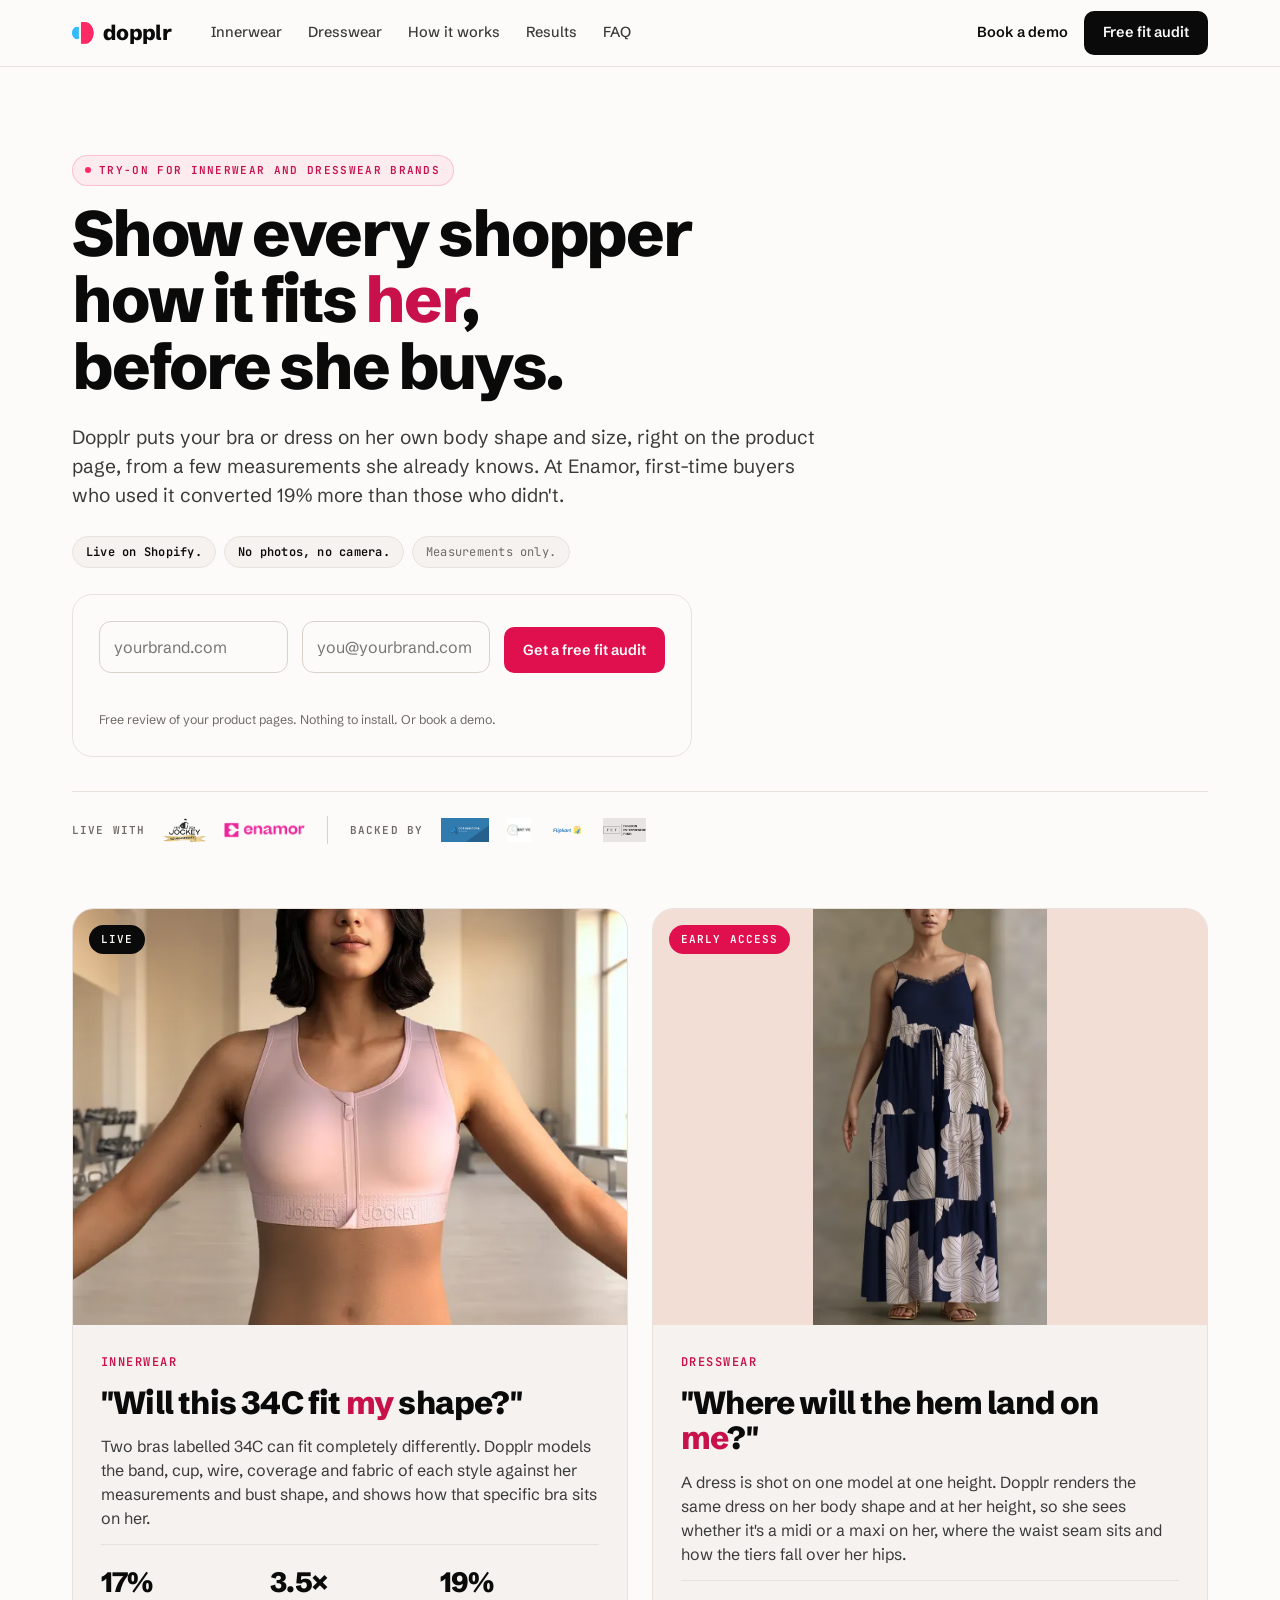
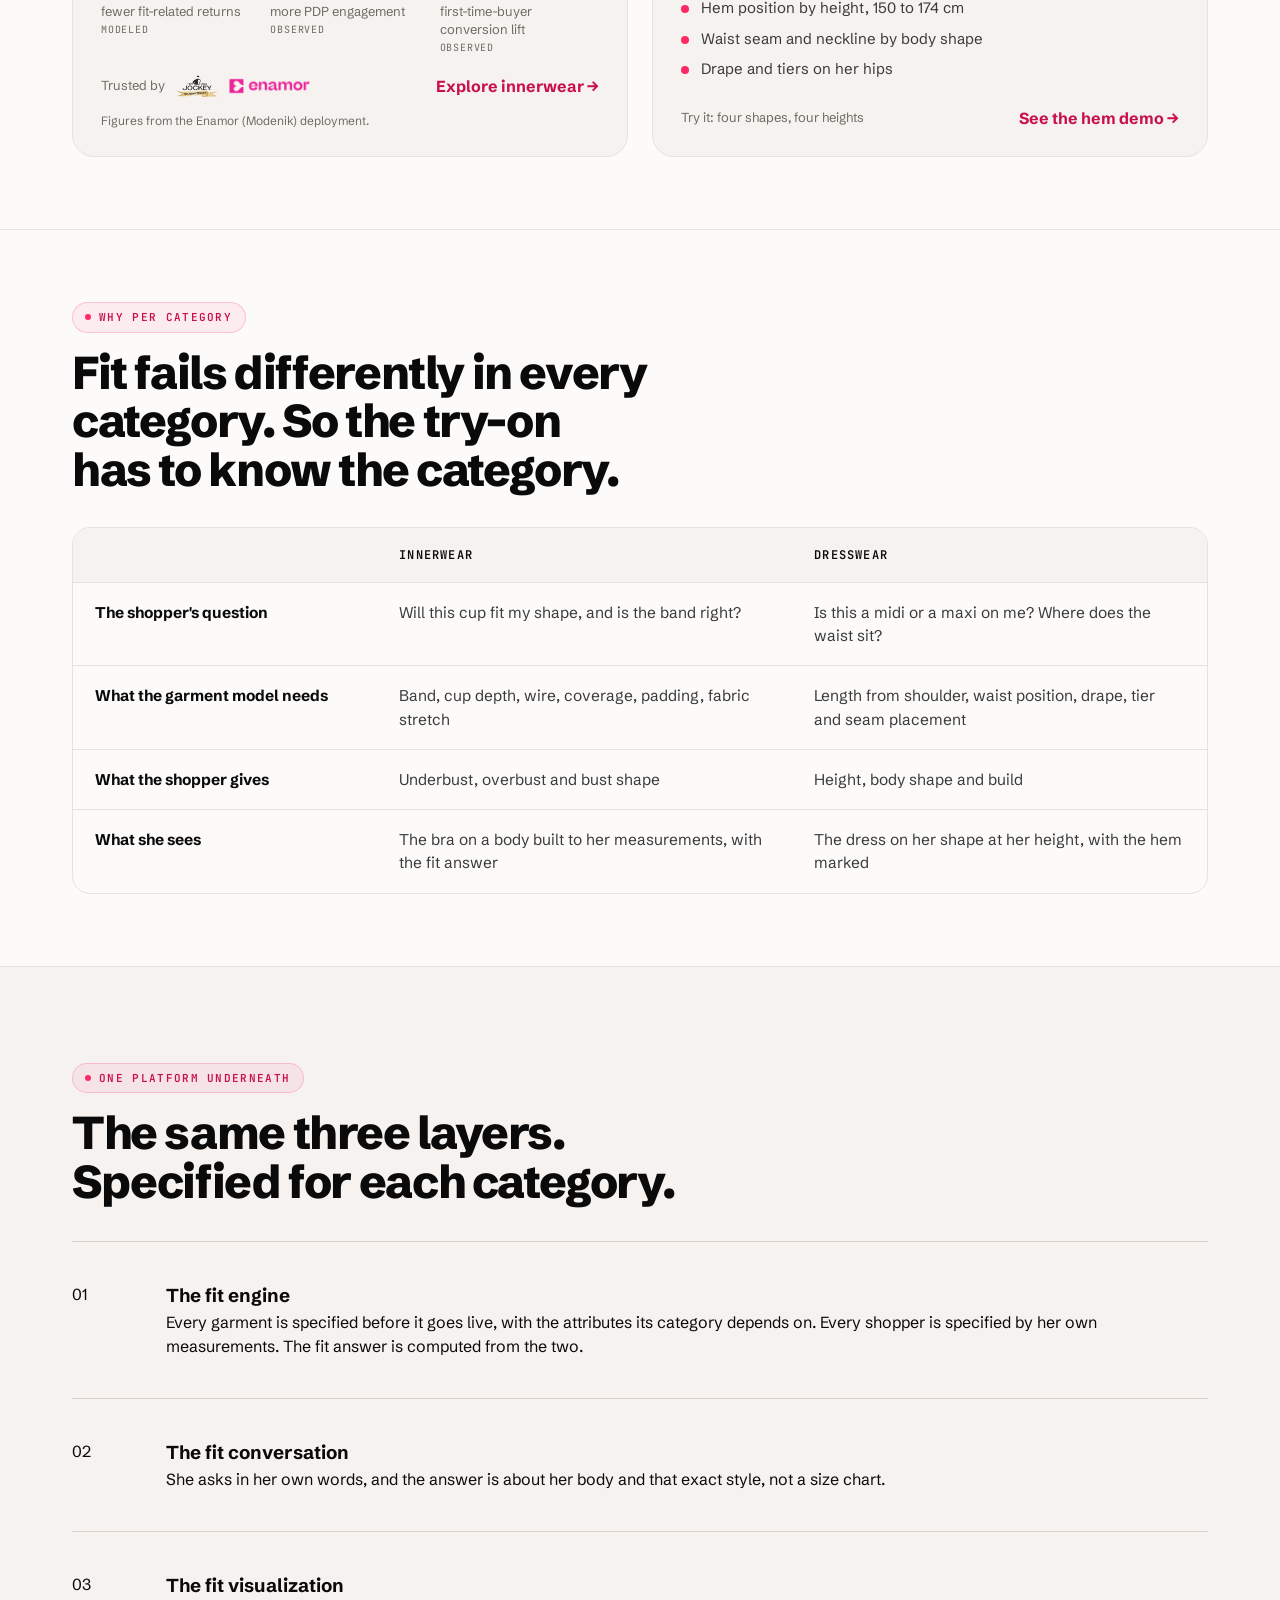
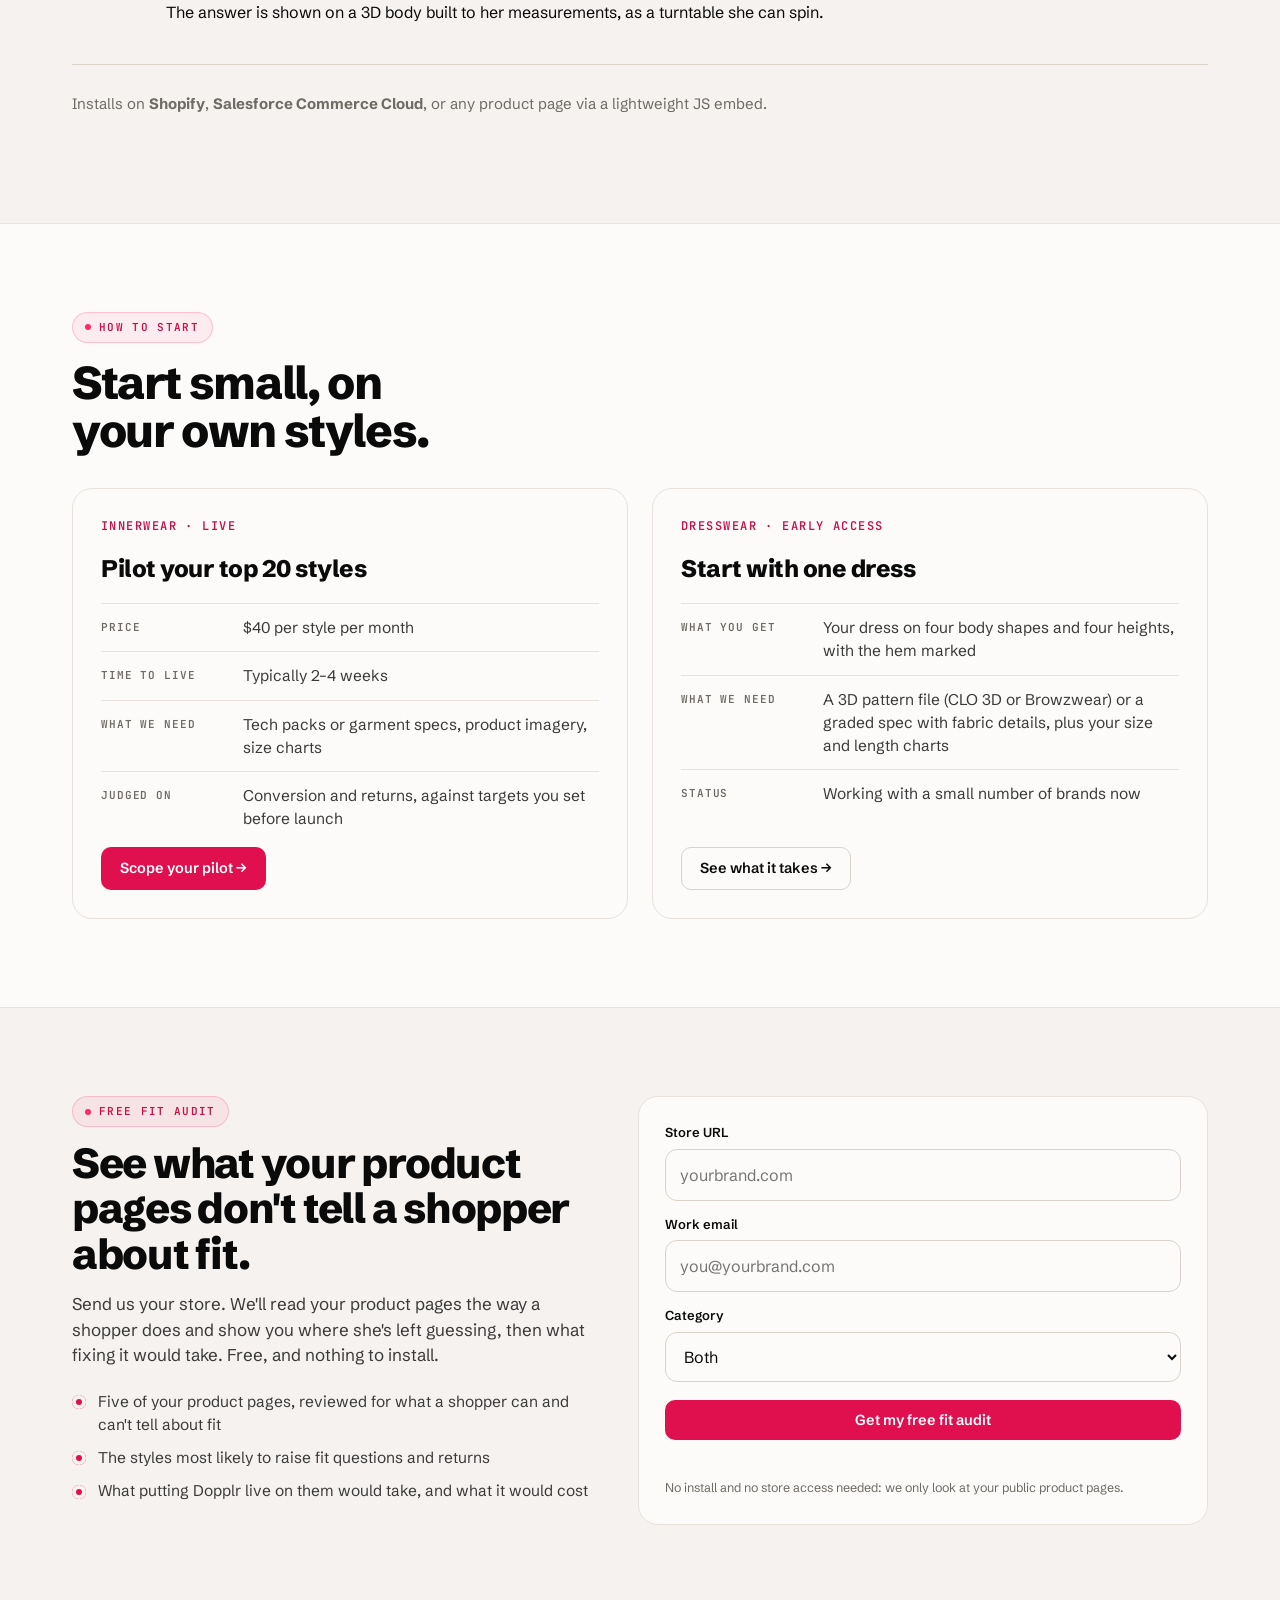
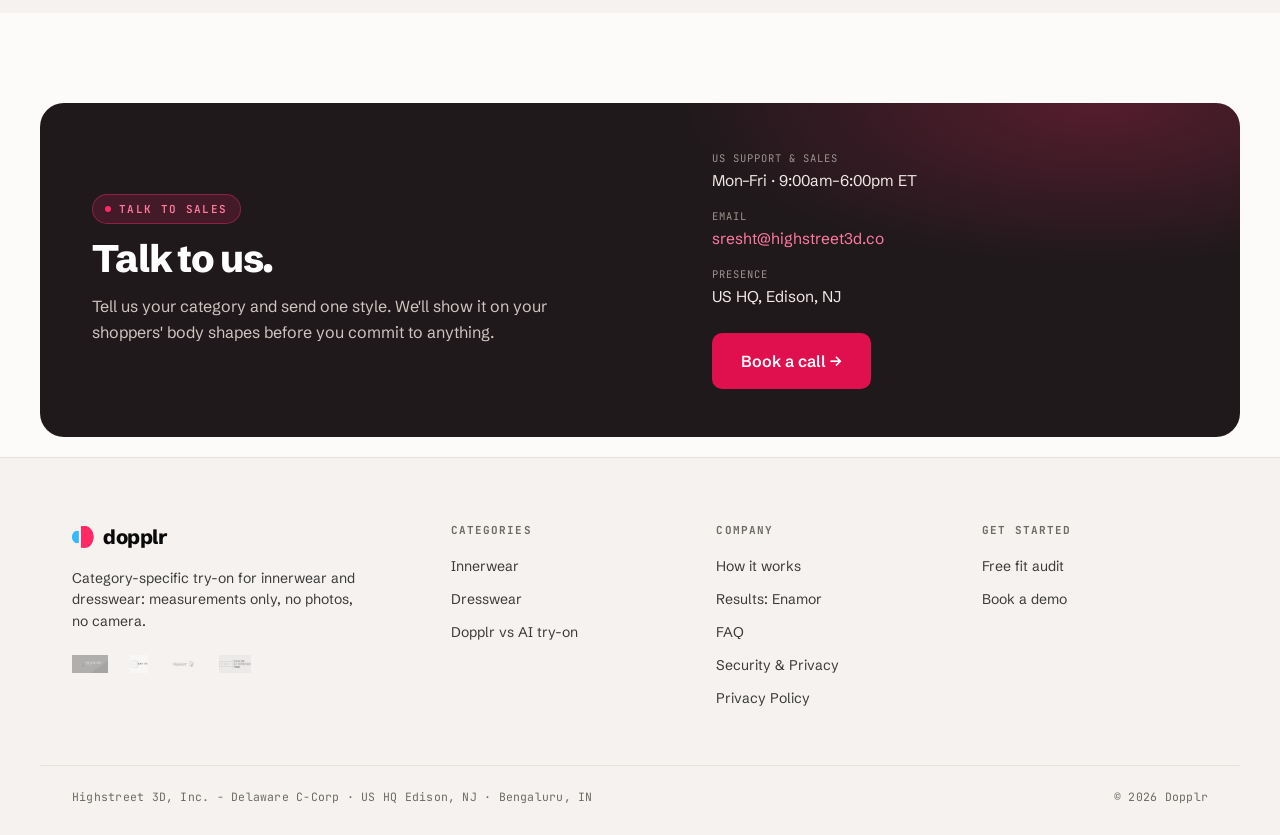
==== index.html @ ad515e50 "Site audit fixes: free fit audit funnel, GA4 events, new pages, a11y/LCP, SEO and crawlability - Fre" ====
<!DOCTYPE html>
<html lang="en">
<head>
<meta charset="UTF-8" />
<meta name="viewport" content="width=device-width, initial-scale=1.0" />
<title>Dopplr - Try-on for innerwear and dresswear brands on Shopify</title>
<meta name="description" content="Dopplr shows each shopper your bra or dress on her own body shape and size, on the product page. Live on Shopify. No photos. Free fit audit." />
<link rel="canonical" href="https://dopplr.info/" />
<meta property="og:type" content="website" />
<meta property="og:site_name" content="Dopplr" />
<meta property="og:title" content="Dopplr - Category-specific try-on for innerwear and dresswear" />
<meta property="og:description" content="Try-on built for the category: bras by bust shape, dresses by height and body shape. Measurements only, no photos." />
<meta property="og:url" content="https://dopplr.info/" />
<meta property="og:image" content="https://dopplr.info/public/assets/og/dopplr-og.png" />
<meta name="twitter:card" content="summary_large_image" />
<script type="application/ld+json">
{"@context": "https://schema.org", "@graph": [{"@type": "Organization", "@id": "https://dopplr.info/#org", "name": "Dopplr", "legalName": "Highstreet 3D, Inc.", "url": "https://dopplr.info/", "logo": "https://dopplr.info/public/assets/logos/dopplr-mark.png", "email": "sresht@highstreet3d.co"}, {"@type": "WebSite", "@id": "https://dopplr.info/#website", "url": "https://dopplr.info/", "name": "Dopplr", "publisher": {"@id": "https://dopplr.info/#org"}}, {"@type": "SoftwareApplication", "@id": "https://dopplr.info/#software", "name": "Dopplr", "applicationCategory": "BusinessApplication", "operatingSystem": "Web (Shopify app, Salesforce Commerce Cloud, JS embed)", "publisher": {"@id": "https://dopplr.info/#org"}, "url": "https://dopplr.info/", "description": "Shows each shopper how a specific bra or dress fits her own body shape and size on the product page, from a few measurements, with no photos or camera.", "offers": {"@type": "Offer", "price": "40", "priceCurrency": "USD", "description": "Innerwear pilot, per style per month"}}]}
</script>
<link rel="icon" href="public/assets/logos/dopplr-mark.png" />
<link rel="preconnect" href="https://fonts.googleapis.com" />
<link rel="preconnect" href="https://fonts.gstatic.com" crossorigin />
<link href="https://fonts.googleapis.com/css2?family=Schibsted+Grotesk:wght@400;500;600;700;800&family=JetBrains+Mono:wght@500;600&display=swap" rel="stylesheet" />
<style>
  :root{
    --bg:#FCFBFA; --bg-alt:#F5F2EF; --ink:#0A0A0A; --ink-2:#3A3A3A; --muted:#6E6A64;
    --line:#E7E2DC; --line-2:#D8D2CA; --accent:#FF2966; --accent-deep:#E0104F; --accent-text:#C8104A; --accent-btn:#E0104F;
    --blush:#F3DED6; --blush-2:#E9C7BC; --char:#20191c;
    --sans:"Schibsted Grotesk",system-ui,-apple-system,sans-serif;
    --mono:"JetBrains Mono",ui-monospace,SFMono-Regular,Menlo,monospace;
    --wrap:1200px;
  }
  @media (prefers-color-scheme:dark){:root{
    --accent-text:#FF5C8A; --accent-btn:#E0104F;
    --bg:#131011; --bg-alt:#1b1618; --ink:#f4efec; --ink-2:#cdc5c0; --muted:#9c938d;
    --line:#2c2528; --line-2:#3a3236; --blush:#3a2a2c; --blush-2:#4a3236;
  }}
  *{box-sizing:border-box;margin:0;padding:0}
  html{scroll-behavior:smooth}
  body{font-family:var(--sans);background:var(--bg);color:var(--ink);line-height:1.5;-webkit-font-smoothing:antialiased}
  a{color:inherit;text-decoration:none}
  .wrap{max-width:var(--wrap);margin:0 auto;padding:0 32px}
  .mono{font-family:var(--mono)}

  /* ── header ─────────────────────────────────────────────── */
  header{position:sticky;top:0;z-index:50;background:color-mix(in srgb,var(--bg) 86%,transparent);backdrop-filter:blur(12px);-webkit-backdrop-filter:blur(12px);border-bottom:1px solid var(--line)}
  .nav{display:flex;align-items:center;gap:32px;height:66px}
  .brand{display:flex;align-items:center;gap:9px;font-weight:800;font-size:21px;letter-spacing:-0.03em}
  .brand img{width:22px;height:22px}
  .nav-links{display:flex;gap:26px;margin-left:8px}
  .nav-links a{font-size:14.5px;color:var(--ink-2);font-weight:500;transition:color .15s}
  .nav-links a:hover{color:var(--ink)}
  .nav-links a .caret{color:var(--muted);font-size:11px}
  .nav-cta{margin-left:auto;display:flex;align-items:center;gap:16px}
  .link-cta{font-size:14.5px;font-weight:600;color:var(--ink)}
  .link-cta:hover{color:var(--accent)}
  .nav-toggle{display:none;width:42px;height:42px;flex:none;align-items:center;justify-content:center;border:1px solid var(--line-2);border-radius:11px;background:var(--bg);color:var(--ink);cursor:pointer}
  .nav-toggle svg{width:21px;height:21px}
  .nav-links a.m-only{display:none}
  .btn{display:inline-flex;align-items:center;gap:8px;font-family:inherit;font-size:14.5px;font-weight:600;border-radius:10px;padding:10px 18px;cursor:pointer;border:1px solid transparent;transition:transform .05s,filter .15s,background .15s,border-color .15s}
  .btn:active{transform:translateY(1px)}
  .btn-primary{background:var(--ink);color:var(--bg)}
  .btn-primary:hover{filter:brightness(1.12)}
  .btn-ghost{background:transparent;color:var(--ink);border-color:var(--line-2)}
  .btn-ghost:hover{border-color:var(--ink);background:color-mix(in srgb,var(--ink) 4%,transparent)}

  /* ── hero ───────────────────────────────────────────────── */
  .hero{position:relative;overflow:hidden}
  .hero-grid{display:grid;grid-template-columns:1.06fr 0.94fr;gap:56px;align-items:center;padding:78px 0 92px;min-height:calc(100vh - 66px)}
  .eyebrow{display:inline-flex;align-items:center;gap:8px;font-family:var(--mono);font-size:11px;font-weight:600;letter-spacing:0.12em;text-transform:uppercase;color:var(--accent);background:rgba(255,41,102,.07);border:1px solid rgba(255,41,102,.22);border-radius:999px;padding:6px 13px 6px 12px}
  .eyebrow::before{content:"";width:6px;height:6px;border-radius:50%;background:var(--accent);flex:none}
  h1{font-size:clamp(38px,5vw,64px);font-weight:800;line-height:1.03;letter-spacing:-0.035em;margin:20px 0 0;text-wrap:balance}
  h1 .chip{display:inline-flex;align-items:center;gap:7px;font-family:var(--mono);font-size:0.66em;font-weight:600;letter-spacing:0;vertical-align:0.06em;
    border:2px solid var(--accent);color:var(--accent);border-radius:12px;padding:2px 12px;line-height:1.1;white-space:nowrap;position:relative;top:-0.04em}
  .subhead{font-size:clamp(17px,1.5vw,20px);color:var(--ink-2);max-width:36ch;margin-top:24px;line-height:1.5}
  .support{display:flex;flex-wrap:wrap;gap:8px;margin-top:26px}
  .support span{font-family:var(--mono);font-size:12px;letter-spacing:0.02em;color:var(--muted);background:var(--bg-alt);border:1px solid var(--line);border-radius:999px;padding:6px 13px}
  .support span b{color:var(--ink);font-weight:600}
  .outcomes{display:flex;align-items:center;flex-wrap:wrap;gap:10px;margin-top:22px}
  .outcomes .oc-label{font-family:var(--mono);font-size:11px;font-weight:600;letter-spacing:0.1em;text-transform:uppercase;color:var(--muted)}
  .oc{display:inline-flex;align-items:center;gap:9px;font-size:14.5px;font-weight:600;color:var(--ink);background:rgba(255,41,102,.07);border:1px solid rgba(255,41,102,.24);border-radius:12px;padding:9px 15px 9px 10px}
  .oc .ic{display:inline-flex;align-items:center;justify-content:center;width:25px;height:25px;border-radius:7px;background:var(--accent);color:#fff;flex:none}
  .oc .ic svg{width:14px;height:14px}
  .cta-row{display:flex;flex-wrap:wrap;gap:12px;margin-top:34px}
  .cta-row .btn{padding:13px 22px;font-size:15px}
  .btn-accent{background:var(--accent);color:#fff}
  .btn-accent:hover{background:var(--accent-deep)}
  .scrollcue{position:absolute;left:32px;bottom:26px;font-family:var(--mono);font-size:11px;letter-spacing:0.1em;text-transform:uppercase;color:var(--muted);display:flex;align-items:center;gap:9px}
  .scrollcue .bar{width:26px;height:1px;background:var(--line-2);position:relative;overflow:hidden}
  .scrollcue .bar::after{content:"";position:absolute;inset:0;width:40%;background:var(--accent);animation:cue 2.4s ease-in-out infinite}
  @keyframes cue{0%{transform:translateX(-120%)}60%,100%{transform:translateX(320%)}}

  /* hero visual — placeholder that teases the live demo (Section 2) */
  .stage{position:relative;aspect-ratio:5/6;border-radius:22px;overflow:hidden;border:1px solid var(--line);
    background:
      radial-gradient(120% 90% at 50% 8%, var(--blush) 0%, var(--blush-2) 42%, var(--char) 128%);
    box-shadow:0 30px 80px -40px rgba(40,20,25,.5)}
  .stage .body{position:absolute;inset:0;
    background:radial-gradient(46% 40% at 50% 44%, rgba(255,255,255,.20), transparent 70%)}
  .stage .grain{position:absolute;inset:0;opacity:.5;mix-blend-mode:soft-light;
    background-image:radial-gradient(rgba(255,255,255,.5) .5px,transparent .5px);background-size:4px 4px}
  .size-tag{position:absolute;left:18px;top:18px;background:var(--bg);color:var(--ink);border-radius:12px;padding:8px 13px;box-shadow:0 6px 20px -8px rgba(0,0,0,.35)}
  .size-tag .k{font-family:var(--mono);font-size:9.5px;letter-spacing:0.12em;text-transform:uppercase;color:var(--muted);display:block}
  .size-tag .v{font-size:19px;font-weight:800;letter-spacing:-0.02em}
  /* pulsing hotspots — previews the demo's cup / band / strap markers */
  .hot{position:absolute;width:14px;height:14px;border-radius:50%;background:#fff;box-shadow:0 0 0 2px var(--accent);cursor:default}
  .hot::after{content:"";position:absolute;inset:-8px;border-radius:50%;border:1.5px solid var(--accent);animation:pulse 2.6s ease-out infinite}
  .hot .lab{position:absolute;left:22px;top:50%;transform:translateY(-50%);white-space:nowrap;font-family:var(--mono);font-size:10.5px;letter-spacing:0.04em;text-transform:uppercase;color:#fff;background:rgba(20,14,16,.62);border-radius:999px;padding:4px 10px;backdrop-filter:blur(4px);opacity:0;transition:opacity .2s}
  .stage:hover .hot .lab{opacity:1}
  /* hotspots are accurate only on the resting view; fade them once it spins */
  #tt .hot{transition:opacity .3s}
  #tt.spun .hot{opacity:0;pointer-events:none}
  .hot.h1{left:41%;top:44%} .hot.h1::after{animation-delay:0s}
  .hot.h2{left:37%;top:62%} .hot.h2::after{animation-delay:.5s}
  .hot.h3{left:56%;top:31%} .hot.h3::after{animation-delay:1s}
  @keyframes pulse{0%{transform:scale(.7);opacity:.9}100%{transform:scale(2.1);opacity:0}}
  .stage .caption{position:absolute;left:16px;right:16px;bottom:14px;font-family:var(--mono);font-size:11px;color:rgba(255,255,255,.9);background:rgba(20,14,16,.5);backdrop-filter:blur(6px);border-radius:10px;padding:9px 12px;line-height:1.4;z-index:4}
  .stage .caption b{color:#fff;font-weight:600}
  /* turntable image: cover-fill the portrait stage, framed on the bust */
  .tt-img{position:absolute;inset:0;width:100%;height:100%;object-fit:cover;object-position:center 26%;
    transform:scale(1.12);transform-origin:center 22%;user-select:none;-webkit-user-drag:none;pointer-events:none;
    opacity:0;transition:opacity .4s}
  .tt-img.ready{opacity:1}
  /* intro: reversed MI10 gesture clip, played once, then it hands off to the turntable */
  .tt-intro{position:absolute;inset:0;width:100%;height:100%;object-fit:cover;object-position:center 26%;
    transform:scale(1.12);transform-origin:center 22%;z-index:3;pointer-events:none;transition:opacity .55s ease}
  .tt-intro.gone{opacity:0}
  #tt{cursor:grab;touch-action:pan-y}
  #tt.grabbing{cursor:grabbing}
  .tt-load{position:absolute;inset:0;display:flex;align-items:center;justify-content:center;z-index:2}
  .tt-load span{width:30px;height:30px;border-radius:50%;border:2.5px solid rgba(255,255,255,.35);border-top-color:#fff;animation:spin 1s linear infinite}
  .tt-load.done{display:none}
  @keyframes spin{to{transform:rotate(360deg)}}
  .tt-cue{position:absolute;left:16px;top:16px;z-index:4;display:inline-flex;align-items:center;gap:7px;
    font-family:var(--mono);font-size:11px;letter-spacing:.03em;color:#fff;background:rgba(20,14,16,.5);
    backdrop-filter:blur(6px);border-radius:999px;padding:6px 12px;transition:opacity .3s}
  .tt-cue.hide{opacity:0}

  /* ── entrance animation ─────────────────────────────────── */
  .reveal{transform:translateY(14px);animation:rise .7s cubic-bezier(.2,.65,.3,1) forwards}
  .d1{animation-delay:.05s}.d2{animation-delay:.15s}.d3{animation-delay:.25s}.d4{animation-delay:.35s}.d5{animation-delay:.45s}
  .stage.reveal{transform:translateY(20px) scale(.99);animation:riseStage .9s cubic-bezier(.2,.65,.3,1) .2s forwards}
  @keyframes rise{to{transform:none}}
  @keyframes riseStage{to{opacity:1;transform:none}}

  /* ── section 2 · live demo ──────────────────────────────── */
  .demo{padding:96px 0 108px;border-top:1px solid var(--line);background:var(--bg-alt)}
  .demo-grid{display:grid;grid-template-columns:1fr auto;gap:64px;align-items:center}
  .demo-copy{max-width:480px}
  .demo-copy h2{font-size:clamp(30px,3.4vw,46px);font-weight:800;letter-spacing:-0.03em;line-height:1.05;margin:16px 0 0;text-wrap:balance}
  .demo-copy p{font-size:17px;color:var(--ink-2);margin-top:18px;max-width:48ch}
  .switcher{display:flex;flex-direction:column;align-items:stretch;gap:6px;background:var(--bg);border:1px solid var(--line);border-radius:18px;padding:8px;width:236px;box-shadow:0 1px 2px rgba(40,20,25,.04)}
  .switch-opt{display:flex;align-items:baseline;gap:7px;text-align:left;font-family:var(--sans);font-size:15px;font-weight:600;color:var(--ink-2);background:transparent;border:0;border-radius:12px;padding:12px 15px;cursor:pointer;white-space:nowrap;transition:background .18s,color .18s}
  .switch-opt span{color:var(--muted);font-weight:500;font-size:13px}
  .switch-opt:hover{color:var(--ink);background:var(--bg-alt)}
  .switch-opt.is-active{background:var(--ink);color:var(--bg)}
  .switch-opt.is-active:hover{background:var(--ink)}
  .switch-opt.is-active span{color:rgba(255,255,255,.7)}
  .demo-phone-col{display:flex;align-items:center;justify-content:flex-end;gap:32px}
  .phone{position:relative;width:330px;flex:none}
  .screen{position:relative;aspect-ratio:360/740;border-radius:34px;overflow:hidden;background:#000;
    border:9px solid #14100f;box-shadow:0 34px 70px -34px rgba(30,15,20,.55),0 2px 0 rgba(255,255,255,.04) inset}
  .screen::before{content:"";position:absolute;top:9px;left:50%;transform:translateX(-50%);width:38%;height:20px;background:#14100f;border-radius:0 0 14px 14px;z-index:3;pointer-events:none}
  .screen iframe{position:absolute;inset:0;width:100%;height:100%;border:0;background:#fff}
  .poster{position:absolute;inset:0;display:flex;flex-direction:column;align-items:center;justify-content:center;gap:20px;
    background:radial-gradient(120% 80% at 50% 0%, var(--blush) 0%, var(--blush-2) 45%, var(--char) 120%);cursor:pointer}
  .poster-name{font-family:var(--mono);font-size:13px;letter-spacing:0.22em;color:rgba(255,255,255,.85);text-transform:uppercase}
  .launch{display:inline-flex;align-items:center;gap:9px;font-family:inherit;font-size:14px;font-weight:600;color:#20191c;background:#fff;border:0;border-radius:999px;padding:12px 20px;cursor:pointer;box-shadow:0 10px 30px -10px rgba(0,0,0,.45);transition:transform .1s,filter .15s}
  .launch:hover{filter:brightness(1.04)} .launch:active{transform:translateY(1px)}
  .phone.loading .poster{pointer-events:none}
  .phone.loading .launch{opacity:0}
  .phone .spin{position:absolute;inset:0;display:none;align-items:center;justify-content:center;z-index:2}
  .phone.loading .spin{display:flex}
  .phone .spin i{width:26px;height:26px;border-radius:50%;border:2.5px solid rgba(255,255,255,.35);border-top-color:#fff;animation:spin 1s linear infinite}
  .demo-note{font-family:var(--mono);font-size:12px;color:var(--muted);margin-top:26px}
  .demo-note b{color:var(--ink)}
  /* product walkthrough video */
  .demo-head{max-width:680px;margin:0 auto;text-align:center}
  .demo-head h2{font-size:clamp(30px,3.4vw,46px);font-weight:800;letter-spacing:-0.03em;line-height:1.05;margin:16px 0 0;text-wrap:balance}
  .demo-head p{font-size:17px;color:var(--ink-2);margin:18px auto 0;max-width:62ch}
  .demo-video{margin:44px auto 0;max-width:1000px}
  .demo-video video{display:block;width:100%;aspect-ratio:16/9;border-radius:20px;border:1px solid var(--line);background:#000;box-shadow:0 30px 70px -34px rgba(30,15,20,.5)}
  .demo-video figcaption{font-family:var(--mono);font-size:12px;color:var(--muted);margin-top:16px;text-align:center}
  .demo-video figcaption b{color:var(--ink)}

  /* ── section 3 · trusted by ─────────────────────────────── */
  .trust{padding:60px 0 64px;border-top:1px solid var(--line)}
  .trust-inner{display:flex;flex-direction:column;align-items:center;text-align:center;gap:30px}
  .trust .eyebrow{margin:0}
  .creds{display:flex;flex-wrap:wrap;align-items:center;justify-content:center;gap:26px 52px}
  .cred-group{display:flex;flex-direction:column;align-items:center;gap:20px}
  .cred-label{font-family:var(--mono);font-size:11px;font-weight:600;letter-spacing:.12em;text-transform:uppercase;color:var(--muted)}
  .cred-label--accent{color:var(--accent)}
  .cred-div{width:1px;height:84px;background:var(--line);flex:none}
  .logos{display:flex;flex-wrap:wrap;align-items:center;justify-content:center;gap:20px 44px}
  .logos img{height:46px;width:auto;object-fit:contain;filter:none;opacity:1}
  .logos img.logo-enamor{height:37px}
  .backed-logos{display:flex;align-items:center;gap:34px;flex-wrap:wrap;justify-content:center}
  .backed-logos img{height:66px;width:auto;object-fit:contain;filter:none;opacity:1}
  @media(max-width:640px){.cred-div{display:none}}

  /* ── section 4 · the commercial problem ─────────────────── */
  .problem{padding:96px 0 108px;border-top:1px solid var(--line);background:var(--bg-alt)}
  .problem-grid{display:grid;grid-template-columns:1fr 1fr;gap:56px 72px;align-items:start}
  .problem-head h2{font-size:clamp(30px,3.4vw,44px);font-weight:800;letter-spacing:-0.03em;line-height:1.08;margin:16px 0 0;max-width:15ch;text-wrap:balance}
  .problem-body p{font-size:17px;line-height:1.6;color:var(--ink-2);margin:0 0 18px;max-width:52ch}
  .problem-body p:last-child{margin-bottom:0}
  .problem-body b{color:var(--ink);font-weight:600}
  .stats{grid-column:1/-1;display:grid;grid-template-columns:repeat(2,minmax(0,1fr));gap:20px;margin-top:24px}
  .stat{background:var(--bg);border:1px solid var(--line);border-radius:16px;padding:28px 30px}
  .stat-n{display:block;font-size:clamp(40px,4.6vw,56px);font-weight:800;letter-spacing:-0.03em;line-height:1;color:var(--accent)}
  .stat-l{display:block;margin-top:14px;font-size:15px;line-height:1.45;color:var(--ink-2);max-width:34ch}
  .stat-src{display:block;margin-top:12px;font-family:var(--mono);font-size:10.5px;letter-spacing:.03em;color:var(--muted)}

  /* ── section 5 · the wedge ──────────────────────────────── */
  .wedge{padding:96px 0 108px;border-top:1px solid var(--line)}
  .wedge-head{max-width:730px}
  .wedge-head h2{font-size:clamp(30px,3.6vw,46px);font-weight:800;letter-spacing:-0.03em;line-height:1.06;margin:16px 0 0;text-wrap:balance}
  .wedge-head p{font-size:18px;line-height:1.6;color:var(--ink-2);margin-top:20px;max-width:60ch}
  .wedge-head em{font-style:italic;color:var(--ink)}
  .wedge-points{display:grid;grid-template-columns:repeat(3,minmax(0,1fr));gap:22px;margin-top:52px}
  .wpoint{border:1px solid var(--line);border-radius:16px;padding:28px 26px;background:var(--bg-alt)}
  .wpoint h3{font-size:19px;font-weight:700;letter-spacing:-0.015em;line-height:1.25;margin:0}
  .wpoint p{font-size:14.5px;line-height:1.52;color:var(--ink-2);margin:12px 0 0}
  .wpoint p b{color:var(--ink);font-weight:600}
  .wedge-punch{margin-top:22px;background:var(--char);color:#F5F2EF;border-radius:18px;padding:36px 42px}
  .wedge-punch p{font-size:clamp(20px,2.3vw,27px);font-weight:600;line-height:1.32;letter-spacing:-0.02em;margin:0;max-width:34ch;text-wrap:balance}
  .wedge-punch b{color:var(--accent);font-weight:600}

  /* ── section 6 · how it works ───────────────────────────── */
  .how{padding:96px 0 108px;border-top:1px solid var(--line);background:var(--bg-alt)}
  .how-head{max-width:640px}
  .how-head h2{font-size:clamp(30px,3.6vw,46px);font-weight:800;letter-spacing:-0.03em;line-height:1.06;margin:16px 0 0;text-wrap:balance}
  .layers{margin-top:34px}
  .layer{display:grid;grid-template-columns:64px 1fr;gap:30px;padding:40px 0;border-top:1px solid var(--line-2)}
  .layer:last-child{border-bottom:1px solid var(--line-2)}
  .layer-n{font-size:34px;font-weight:800;letter-spacing:-0.03em;line-height:.9;color:var(--accent);font-variant-numeric:tabular-nums}
  .layer-body h3{font-size:24px;font-weight:800;letter-spacing:-0.02em;margin:0}
  .layer-body p{font-size:16.5px;line-height:1.6;color:var(--ink-2);margin:14px 0 0;max-width:64ch}
  .layer-body b{color:var(--ink);font-weight:600}
  .qchips{display:flex;flex-wrap:wrap;gap:8px;margin-top:16px}
  .qchip{font-family:var(--sans);font-size:13.5px;color:var(--ink-2);background:var(--bg);border:1px solid var(--line);border-radius:999px;padding:7px 14px}
  .layer-key{margin-top:18px;padding:18px 22px;background:var(--bg);border:1px solid var(--line);border-left:3px solid var(--accent);border-radius:12px;font-size:16px;line-height:1.55;color:var(--ink-2);max-width:62ch}
  .layer-key b{color:var(--ink);font-weight:700}

  /* ── section · product-specific answers (bra types) ─────── */
  .bratypes{padding:96px 0 104px;border-top:1px solid var(--line)}
  .bt-head{max-width:660px}
  .bt-head h2{font-size:clamp(30px,3.6vw,46px);font-weight:800;letter-spacing:-0.03em;line-height:1.06;margin:16px 0 0;text-wrap:balance}
  .bt-head p{font-size:17px;line-height:1.6;color:var(--ink-2);margin-top:18px;max-width:60ch}
  .bt-grid{display:grid;grid-template-columns:repeat(3,1fr);gap:20px;margin-top:48px}
  .bt-card{background:var(--bg-alt);border:1px solid var(--line);border-radius:18px;padding:26px;display:flex;flex-direction:column}
  .bt-ic{width:40px;height:40px;border-radius:11px;background:var(--bg);border:1px solid var(--line);display:flex;align-items:center;justify-content:center;color:var(--accent)}
  .bt-kind{font-family:var(--mono);font-size:11px;letter-spacing:.1em;text-transform:uppercase;color:var(--accent);margin-top:16px}
  .bt-card h3{font-size:19px;font-weight:800;letter-spacing:-0.02em;margin:5px 0 0}
  .bt-impact{font-size:14.5px;line-height:1.55;color:var(--ink-2);margin:10px 0 0}
  .bt-impact b{color:var(--ink);font-weight:600}
  .bt-lbl{display:block;font-family:var(--mono);font-size:10px;letter-spacing:.09em;text-transform:uppercase;color:var(--muted);margin:20px 0 11px;padding-top:18px;border-top:1px solid var(--line-2)}
  .bt-chips{display:flex;flex-direction:column;gap:8px}
  .bt-chips .q{font-size:13.5px;line-height:1.4;color:var(--ink);background:var(--bg);border:1px solid var(--line);border-radius:12px;border-bottom-left-radius:3px;padding:9px 12px}
  .bt-watch{margin-top:22px;align-self:flex-start;display:inline-flex;align-items:center;gap:9px;padding:9px 16px 9px 12px;font-family:inherit;font-size:14px;font-weight:600;color:var(--accent);background:transparent;border:1px solid rgba(255,41,102,.32);border-radius:999px;cursor:pointer;transition:background .18s,border-color .18s,transform .18s}
  .bt-watch:hover{background:rgba(255,41,102,.08);border-color:var(--accent);transform:translateY(-1px)}
  .bt-watch svg{flex:none}
  /* video lightbox */
  .yt-modal{position:fixed;inset:0;z-index:60;display:flex;align-items:center;justify-content:center;padding:24px}
  .yt-modal[hidden]{display:none}
  .yt-backdrop{position:absolute;inset:0;background:rgba(10,8,9,.74);backdrop-filter:blur(4px)}
  .yt-dialog{position:relative;width:min(960px,100%)}
  .yt-frame{position:relative;width:100%;aspect-ratio:16/9;max-height:82vh;background:#000;border-radius:16px;overflow:hidden;box-shadow:0 40px 90px -30px rgba(0,0,0,.7)}
  .yt-frame iframe{position:absolute;inset:0;width:100%;height:100%;border:0}
  .yt-close{position:absolute;top:-46px;right:0;width:38px;height:38px;border-radius:50%;border:0;background:rgba(255,255,255,.16);color:#fff;font-size:22px;line-height:1;cursor:pointer;display:flex;align-items:center;justify-content:center;transition:background .18s}
  .yt-close:hover{background:rgba(255,255,255,.28)}

  /* ── section 8 · results ────────────────────────────────── */
  .results{padding:96px 0 108px;border-top:1px solid var(--line);background:var(--bg-alt)}
  .results-head{max-width:660px}
  .results-head h2{font-size:clamp(30px,3.6vw,46px);font-weight:800;letter-spacing:-0.03em;line-height:1.06;margin:16px 0 0;text-wrap:balance}
  .results-head p{font-size:17px;line-height:1.6;color:var(--ink-2);margin-top:18px;max-width:56ch}
  .rgrid{display:grid;grid-template-columns:repeat(3,1fr);gap:20px;margin-top:46px}
  .rcard{background:var(--bg);border:1px solid var(--line);border-radius:18px;padding:30px 30px 28px}
  .rcard .n{display:block;font-size:clamp(42px,5vw,58px);font-weight:800;letter-spacing:-0.03em;color:var(--accent);line-height:1;font-variant-numeric:tabular-nums}
  .rcard .l{display:block;font-weight:700;font-size:16px;letter-spacing:-0.01em;margin-top:14px}
  .rcard .d{display:block;font-size:13.5px;color:var(--ink-2);margin-top:8px;line-height:1.5}
  .rcard .tag{display:inline-block;margin-top:14px;font-family:var(--mono);font-size:10px;letter-spacing:.08em;text-transform:uppercase;color:var(--muted);border:1px solid var(--line-2);border-radius:999px;padding:3px 9px}
  .attrib{margin-top:22px;font-family:var(--mono);font-size:12px;line-height:1.6;color:var(--muted);max-width:76ch}
  .attrib b{color:var(--ink)}
  .cases{display:grid;grid-template-columns:1fr 1fr;gap:20px;margin-top:34px}
  .case{display:flex;flex-direction:column;background:var(--bg);border:1px solid var(--line);border-radius:18px;padding:26px 28px;text-decoration:none;color:inherit;transition:border-color .2s,transform .2s,box-shadow .2s}
  .case:hover{border-color:var(--ink);transform:translateY(-3px);box-shadow:0 20px 44px -28px rgba(30,15,20,.42)}
  .case-logo{height:26px;width:auto;object-fit:contain;object-position:left;display:block;margin-bottom:16px}
  .case .ck{font-family:var(--mono);font-size:11px;letter-spacing:.1em;text-transform:uppercase;color:var(--accent)}
  .case h3{font-size:21px;font-weight:800;letter-spacing:-0.02em;margin:12px 0 0}
  .case p{font-size:14.5px;color:var(--ink-2);margin-top:9px;line-height:1.5}
  .case .arrow{font-weight:600;font-size:14px;margin-top:20px;display:inline-flex;gap:7px;align-items:center;color:var(--ink)}
  .case .arrow svg{transition:transform .2s}
  .case:hover .arrow svg{transform:translateX(4px)}

  /* ── section 9 · fit intelligence ───────────────────────── */
  .fi{padding:96px 0 108px;border-top:1px solid var(--line)}
  .fi-grid{display:grid;grid-template-columns:1fr 1fr;gap:64px;align-items:center}
  .fi-copy{max-width:520px}
  .fi-copy h2{font-size:clamp(28px,3.2vw,42px);font-weight:800;letter-spacing:-0.03em;line-height:1.1;margin:16px 0 0;text-wrap:balance}
  .fi-copy p{font-size:16.5px;line-height:1.6;color:var(--ink-2);margin-top:18px;max-width:52ch}
  .fi-copy p b{color:var(--ink);font-weight:600}
  .fi-tags{display:flex;flex-wrap:wrap;gap:8px;margin-top:24px}
  .fi-tag{font-family:var(--mono);font-size:11.5px;color:var(--ink-2);background:var(--bg-alt);border:1px solid var(--line);border-radius:999px;padding:7px 13px}
  .fi-panel{background:var(--char);color:#F5F2EF;border-radius:22px;padding:26px 28px 24px;box-shadow:0 40px 80px -40px rgba(30,15,20,.6)}
  .fi-phead{display:flex;align-items:center;justify-content:space-between;padding-bottom:16px;border-bottom:1px solid rgba(255,255,255,.1)}
  .fi-phead .t{font-family:var(--mono);font-size:11px;letter-spacing:.12em;text-transform:uppercase;color:#cabfba;display:flex;align-items:center;gap:8px}
  .fi-phead .t::before{content:"";width:7px;height:7px;border-radius:50%;background:var(--accent);box-shadow:0 0 10px var(--accent)}
  .fi-phead .s{font-family:var(--mono);font-size:10.5px;color:#8b807b}
  .fi-row{padding:17px 0;border-bottom:1px solid rgba(255,255,255,.08)}
  .fi-row:last-of-type{border-bottom:0}
  .fi-row .rl{font-family:var(--mono);font-size:10.5px;letter-spacing:.06em;text-transform:uppercase;color:#8b807b;margin-bottom:10px}
  .bars{display:flex;flex-direction:column;gap:8px}
  .bar{display:flex;align-items:center;gap:11px}
  .bar .bk{font-family:var(--mono);font-size:12px;font-weight:600;width:36px;color:#e8e0db}
  .bar .bt{flex:1;height:8px;background:rgba(255,255,255,.09);border-radius:999px;overflow:hidden}
  .bar .bf{display:block;height:100%;background:linear-gradient(90deg,var(--accent),#ff6f9c);border-radius:999px}
  .fi-val{font-size:16px;font-weight:700;letter-spacing:-0.01em}
  .fi-val .hl{color:#ff6f9c}
  .fi-sub{font-size:12.5px;color:#a99f9a;margin-top:5px;line-height:1.45}
  .fi-quote{font-size:15px;font-style:italic;color:#e8e0db}
  .fi-foot{margin-top:15px;font-family:var(--mono);font-size:10px;letter-spacing:.04em;color:#807570}

  /* ── section 10 · enterprise readiness ──────────────────── */
  .ent{padding:96px 0 108px;border-top:1px solid var(--line);background:var(--bg-alt)}
  .ent-head{max-width:640px}
  .ent-head h2{font-size:clamp(30px,3.6vw,46px);font-weight:800;letter-spacing:-0.03em;line-height:1.06;margin:16px 0 0;text-wrap:balance}
  .ent-head p{font-size:17px;line-height:1.6;color:var(--ink-2);margin-top:18px;max-width:56ch}
  .ent-grid{display:grid;grid-template-columns:repeat(4,1fr);gap:24px;margin-top:48px}
  .ent-col{border-top:2px solid var(--ink);padding-top:22px}
  .ent-ic{width:38px;height:38px;border-radius:11px;display:flex;align-items:center;justify-content:center;background:var(--bg);border:1px solid var(--line);color:var(--accent)}
  .ent-col h3{font-size:17px;font-weight:700;letter-spacing:-0.01em;margin:16px 0 0}
  .ent-col p{font-size:14px;line-height:1.55;color:var(--ink-2);margin-top:10px}
  .ent-col .meta{display:block;font-family:var(--mono);font-size:11px;color:var(--muted);margin-top:12px;letter-spacing:.02em}
  .ent-col .lk{display:inline-flex;align-items:center;gap:6px;font-size:13px;font-weight:600;color:var(--ink);margin-top:12px;text-decoration:none}
  .ent-col .lk svg{transition:transform .2s}
  .ent-col .lk:hover{color:var(--accent)}
  .ent-col .lk:hover svg{transform:translateX(3px)}
  .shopify-app{display:flex;align-items:center;gap:20px;margin-top:34px;padding:20px 26px;background:var(--bg);border:1px solid var(--line);border-radius:16px;text-decoration:none;color:inherit;transition:border-color .2s,transform .2s,box-shadow .2s}
  .shopify-app .sicon{width:44px;height:44px;border-radius:11px;background:#F1F8EA;display:flex;align-items:center;justify-content:center;flex:none}
  .shopify-app .sicon img{width:26px;height:26px}
  .shopify-app .txt{flex:1;min-width:0}
  .shopify-app .txt b{display:block;font-size:16px;font-weight:700;letter-spacing:-0.01em}
  .shopify-app .txt span{display:block;font-size:13.5px;color:var(--ink-2);margin-top:3px}
  .shopify-app .go{flex:none;font-weight:600;font-size:14px;color:#4b7d29;display:inline-flex;gap:7px;align-items:center}
  .shopify-app .go svg{transition:transform .2s}
  .shopify-app:hover .go svg{transform:translateX(4px)}
  .plat-logos{display:flex;align-items:center;gap:18px;margin-top:14px}
  .plat-logos img{height:16px;width:auto;object-fit:contain;opacity:.5}

  /* ── section · rollout & evaluation ─────────────────────── */
  .rollout{padding:96px 0 100px;border-top:1px solid var(--line)}
  .rollout-head{max-width:640px}
  .rollout-head h2{font-size:clamp(30px,3.6vw,46px);font-weight:800;letter-spacing:-0.03em;line-height:1.06;margin:16px 0 0;text-wrap:balance}
  .rollout-head p{font-size:17px;line-height:1.6;color:var(--ink-2);margin-top:18px;max-width:58ch}
  .rollout-head p b{color:var(--ink);font-weight:600}
  .phases2{display:grid;grid-template-columns:repeat(3,1fr);gap:20px;margin-top:50px;align-items:stretch}
  .phase2{position:relative;border:1px solid var(--line);border-radius:18px;padding:28px;background:var(--bg-alt);display:flex;flex-direction:column}
  .phase2.lead{border-color:rgba(255,41,102,.35);background:var(--bg);box-shadow:0 26px 54px -36px rgba(255,41,102,.45)}
  .phase2 .pn{font-family:var(--mono);font-size:12px;font-weight:600;color:var(--accent);letter-spacing:.05em}
  .phase2 h3{font-size:21px;font-weight:800;letter-spacing:-0.02em;margin:13px 0 0}
  .phase2 p{font-size:14.5px;line-height:1.55;color:var(--ink-2);margin:11px 0 0}
  .phase2 .pmeta{display:flex;flex-wrap:wrap;gap:8px;margin-top:16px}
  .phase2 .pmeta span{font-family:var(--mono);font-size:11.5px;color:var(--ink);background:var(--bg-alt);border:1px solid var(--line-2);border-radius:999px;padding:6px 11px}
  .phase2 .pmeta span.hl{color:var(--accent);border-color:rgba(255,41,102,.4);background:rgba(255,41,102,.06)}
  .spec{margin-top:18px;display:flex;flex-direction:column}
  .spec .r{display:flex;justify-content:space-between;align-items:baseline;gap:14px;padding:11px 0;border-top:1px solid var(--line)}
  .spec .r:last-of-type{border-bottom:1px solid var(--line)}
  .spec dt{font-family:var(--mono);font-size:11px;letter-spacing:.06em;text-transform:uppercase;color:var(--muted)}
  .spec dd{font-size:15px;font-weight:600;color:var(--ink);text-align:right}
  .spec dd.hl{color:var(--accent)}
  .spec-note{font-family:var(--mono);font-size:11.5px;color:var(--muted);margin-top:12px}
  .tag-start{position:absolute;top:-11px;left:24px;font-family:var(--mono);font-size:10px;font-weight:600;letter-spacing:.08em;text-transform:uppercase;color:#fff;background:var(--accent);border-radius:999px;padding:4px 11px}
  .rollout-note{display:flex;align-items:flex-start;gap:13px;margin-top:20px;padding:17px 20px;border:1px solid var(--line);border-left:3px solid var(--accent);border-radius:12px;background:var(--bg-alt)}
  .rollout-note svg{flex:none;color:var(--accent);margin-top:1px}
  .rollout-note p{font-size:14.5px;line-height:1.5;color:var(--ink-2);margin:0}
  .rollout-note b{color:var(--ink);font-weight:600}
  .phases2.two{grid-template-columns:1fr 1fr;margin-top:22px}
  /* scope-your-pilot calculator */
  .scoper{display:grid;grid-template-columns:1fr 1.05fr;border:1px solid rgba(255,41,102,.3);border-radius:20px;overflow:hidden;margin-top:44px;box-shadow:0 30px 62px -42px rgba(255,41,102,.4)}
  .scoper-in{padding:34px 34px 36px;background:var(--bg)}
  .scoper-in .pn{font-family:var(--mono);font-size:12px;font-weight:600;color:var(--accent);letter-spacing:.05em}
  .scoper-in h3{font-size:24px;font-weight:800;letter-spacing:-0.02em;margin:12px 0 0}
  .scoper-lead{font-size:14.5px;line-height:1.55;color:var(--ink-2);margin:10px 0 20px;max-width:44ch}
  .fld{display:block;margin-top:15px;position:relative}
  .fld>span{display:block;font-family:var(--mono);font-size:11px;letter-spacing:.06em;text-transform:uppercase;color:var(--muted);margin-bottom:7px}
  .fld select,.fld input{width:100%;font-family:var(--sans);font-size:15px;font-weight:600;color:var(--ink);background:var(--bg-alt);border:1px solid var(--line-2);border-radius:11px;padding:12px 14px;appearance:none;-webkit-appearance:none}
  .fld select{cursor:pointer}
  .fld select:focus,.fld input:focus{outline:none;border-color:var(--accent);box-shadow:0 0 0 3px rgba(255,41,102,.15)}
  .fld.sel::after{content:"▾";position:absolute;right:15px;bottom:13px;color:var(--muted);pointer-events:none;font-size:12px}
  .scoper-out{padding:32px 34px 34px;background:var(--char);color:#F6F1EE;display:flex;flex-direction:column}
  .scoper-out .eyebrow{background:rgba(255,41,102,.16);border-color:rgba(255,41,102,.4);align-self:flex-start}
  .sc-big{margin-top:18px;font-weight:800;letter-spacing:-0.03em;line-height:1}
  .sc-big span:first-child{font-size:52px;color:#fff;font-variant-numeric:tabular-nums}
  .sc-big .u{font-size:18px;color:#a99f9a;font-weight:600}
  .sc-sub{font-size:15px;color:#cfc6c1;margin-top:9px}
  .sc-sub b{color:#ff7aa0}
  .sc-rec{margin-top:20px;border-top:1px solid rgba(255,255,255,.12)}
  .sc-row{display:flex;justify-content:space-between;align-items:baseline;gap:14px;padding:11px 0;border-bottom:1px solid rgba(255,255,255,.08)}
  .sc-row .k{font-family:var(--mono);font-size:10.5px;letter-spacing:.06em;text-transform:uppercase;color:#9c938d}
  .sc-row .v{font-size:14.5px;font-weight:600;color:#f0eae6}
  .sc-work{margin-top:15px;font-size:12.5px;line-height:1.55;color:#a99f9a}
  .sc-work b{color:#e8e0db;font-weight:600}
  .sc-cta{display:flex;align-items:center;gap:12px;margin-top:auto;padding-top:22px;flex-wrap:wrap}
  .btn-copy{font-family:var(--sans);font-size:14px;font-weight:600;color:#f0eae6;background:rgba(255,255,255,.06);border:1px solid rgba(255,255,255,.18);border-radius:999px;padding:12px 18px;cursor:pointer;transition:.18s;display:inline-flex;align-items:center;gap:8px}
  .btn-copy:hover{background:rgba(255,255,255,.12);border-color:rgba(255,255,255,.32)}
  .btn-copy.done{color:#7ee0a0;border-color:rgba(126,224,160,.45)}

  /* ── section 11 · pricing band ──────────────────────────── */
  .priceband{padding:92px 0 100px;border-top:1px solid var(--line)}
  .pb-inner{display:flex;align-items:center;justify-content:space-between;gap:48px;background:var(--bg-alt);border:1px solid var(--line);border-radius:22px;padding:46px 50px}
  .pb-copy{max-width:640px}
  .pb-copy .eyebrow{margin-bottom:14px}
  .pb-copy h2{font-size:clamp(26px,3vw,38px);font-weight:800;letter-spacing:-0.03em;line-height:1.08;margin:0;text-wrap:balance}
  .pb-copy p{font-size:16px;line-height:1.6;color:var(--ink-2);margin-top:14px;max-width:60ch}
  .pb-cta{flex:none}
  .pb-cta .btn{font-size:15.5px;padding:14px 26px}
  .pb-note{display:block;font-family:var(--mono);font-size:11px;color:var(--muted);margin-top:12px;text-align:center}

  /* ── section 12 · close ─────────────────────────────────── */
  .close{position:relative;background:var(--char);color:#F6F1EE;padding:118px 0;overflow:hidden;text-align:center;border-top:1px solid var(--line)}
  .close::before{content:"";position:absolute;inset:0;background:radial-gradient(58% 62% at 50% -4%,rgba(255,41,102,.26),transparent 68%);pointer-events:none}
  .close-inner{position:relative;max-width:780px;margin:0 auto;display:flex;flex-direction:column;align-items:center}
  .close .eyebrow{margin-bottom:22px;background:rgba(255,41,102,.14);border-color:rgba(255,41,102,.36)}
  .close h2{font-size:clamp(34px,5vw,60px);font-weight:800;letter-spacing:-0.035em;line-height:1.02;margin:0;text-wrap:balance}
  .close p{font-size:19px;line-height:1.55;color:#cfc6c1;margin:22px 0 0;max-width:56ch}
  .close-cta{display:flex;flex-direction:column;align-items:center;gap:15px;margin-top:36px}
  .close-cta .btn{font-size:16px;padding:15px 30px}
  .close-note{font-family:var(--mono);font-size:12.5px;color:#a99f9a}

  /* ── footer ─────────────────────────────────────────────── */
  .site-foot{background:var(--bg-alt);border-top:1px solid var(--line);padding:64px 0 30px}
  .foot-grid{display:grid;grid-template-columns:1.5fr 1fr 1fr 1fr;gap:40px}
  .foot-brand .brand{display:inline-flex;align-items:center;gap:9px;font-weight:800;font-size:20px;letter-spacing:-0.02em;color:var(--ink);text-decoration:none}
  .foot-brand .brand img{width:22px;height:22px}
  .foot-brand>p{font-size:14px;line-height:1.55;color:var(--ink-2);margin:14px 0 0;max-width:32ch}
  .foot-backers{display:flex;align-items:center;gap:22px;margin-top:22px;flex-wrap:wrap}
  .foot-backers img{height:18px;width:auto;object-fit:contain;filter:grayscale(1);opacity:.42;transition:.2s}
  .foot-backers img:hover{filter:grayscale(0);opacity:1}
  .foot-col h4,.foot-col h3.fh{font-family:var(--mono);font-size:11px;letter-spacing:.1em;text-transform:uppercase;color:var(--muted);margin:0 0 12px}
  .foot-col a{display:block;font-size:14px;color:var(--ink-2);text-decoration:none;padding:6px 0;transition:color .15s}
  .foot-col a:hover{color:var(--accent)}
  .foot-base{display:flex;justify-content:space-between;align-items:center;gap:16px;margin-top:50px;padding-top:22px;border-top:1px solid var(--line);flex-wrap:wrap}
  .foot-base span{font-family:var(--mono);font-size:11.5px;color:var(--muted);letter-spacing:.02em}

  /* ── us team / sales contact ────────────────────────────── */
  /* faq (GEO / answer content) */
  .faq{padding:92px 0 20px;border-top:1px solid var(--line)}
  .faq-head{max-width:680px}
  .faq-head h2{font-size:clamp(30px,3.4vw,44px);font-weight:800;letter-spacing:-0.03em;line-height:1.06;margin:16px 0 0;text-wrap:balance}
  .faq-head p{font-size:17px;line-height:1.6;color:var(--ink-2);margin-top:16px;max-width:60ch}
  .faq-list{margin-top:40px;border-top:1px solid var(--line)}
  .faq-item{border-bottom:1px solid var(--line)}
  .faq-item summary{list-style:none;cursor:pointer;display:flex;align-items:flex-start;gap:16px;padding:22px 0;font-size:18px;font-weight:700;letter-spacing:-0.015em;color:var(--ink)}
  .faq-item summary::-webkit-details-marker{display:none}
  .faq-item summary .fq-ic{flex:none;width:26px;height:26px;border-radius:8px;border:1px solid var(--line-2);display:flex;align-items:center;justify-content:center;color:var(--accent);transition:transform .2s}
  .faq-item[open] summary .fq-ic{transform:rotate(45deg)}
  .faq-item .fq-a{font-size:15.5px;line-height:1.62;color:var(--ink-2);max-width:74ch;padding:0 0 24px 42px}
  .faq-item .fq-a b{color:var(--ink);font-weight:600}
  @media (max-width:560px){.faq-item .fq-a{padding-left:0}.faq-item summary{font-size:16.5px}}
  .contact{padding:90px 0 20px}
  .contact-card{position:relative;overflow:hidden;background:var(--char);color:#F6F1EE;border-radius:24px;padding:48px 52px}
  .contact-card::before{content:"";position:absolute;inset:0;background:radial-gradient(52% 72% at 88% 0%,rgba(255,41,102,.24),transparent 66%);pointer-events:none}
  .contact-inner{position:relative;display:grid;grid-template-columns:1.2fr 1fr;gap:48px;align-items:center}
  .contact .eyebrow{background:rgba(255,41,102,.16);border-color:rgba(255,41,102,.4)}
  .contact h2{font-size:clamp(26px,3vw,40px);font-weight:800;letter-spacing:-0.03em;line-height:1.08;margin:14px 0 0;color:#fff}
  .contact>.contact-card p{font-size:16px;line-height:1.6;color:#cfc6c1;margin-top:14px;max-width:48ch}
  .cmeta{display:flex;flex-direction:column;gap:16px}
  .cmeta .row{display:flex;flex-direction:column;gap:3px}
  .cmeta .k{font-family:var(--mono);font-size:10.5px;letter-spacing:.1em;text-transform:uppercase;color:#9c938d}
  .cmeta .v{font-size:15.5px;color:#f0eae6}
  .cmeta .v a{color:#ff7aa0;text-decoration:none}
  .cbook{margin-top:8px}
  .cbook .btn{font-size:16px;padding:15px 28px}

  @media (max-width:900px){
    .demo-grid{grid-template-columns:1fr;gap:40px}
    .demo-copy{max-width:none}
    .demo-copy h2{font-size:28px}
    .demo-phone-col{flex-direction:column;justify-content:center;gap:24px}
    .switcher{width:min(340px,86vw)}
    .phone{width:min(330px,82vw)}
    .problem-grid{grid-template-columns:1fr;gap:32px}
    .problem-head h2{font-size:27px;max-width:none}
    .stats{grid-template-columns:1fr;margin-top:8px}
    .wedge-head h2{font-size:27px}
    .wedge-points{grid-template-columns:1fr;gap:14px;margin-top:36px}
    .wedge-punch{padding:28px 26px}
    .how-head h2{font-size:27px}
    .bt-head h2{font-size:27px}
    .bt-grid{grid-template-columns:1fr;gap:14px;margin-top:34px}
    .layer{grid-template-columns:44px 1fr;gap:16px;padding:30px 0}
    .layer-n{font-size:26px}
    .layer-body h3{font-size:21px}
    .results-head h2{font-size:27px}
    .rgrid{grid-template-columns:1fr;gap:14px;margin-top:34px}
    .cases{grid-template-columns:1fr;gap:14px}
    .fi-grid{grid-template-columns:1fr;gap:36px}
    .fi-copy{max-width:none}
    .fi-copy h2{font-size:26px}
    .ent-head h2{font-size:27px}
    .ent-grid{grid-template-columns:repeat(2,1fr);gap:28px 22px;margin-top:36px}
    .rollout-head h2{font-size:27px}
    .phases2{grid-template-columns:1fr;gap:14px;margin-top:38px}
    .scoper{grid-template-columns:1fr;margin-top:34px}
    .sc-big span:first-child{font-size:44px}
    .pb-inner{flex-direction:column;align-items:flex-start;gap:26px;padding:32px 26px}
    .pb-copy h2{font-size:24px}
    .pb-cta{width:100%}
    .pb-cta .btn{width:100%;justify-content:center}
    .shopify-app{flex-direction:column;align-items:flex-start;gap:14px}
    .close{padding:84px 0}
    .close h2{font-size:32px}
    .close p{font-size:17px}
    .contact{padding:56px 0 10px}
    .contact-card{padding:32px 26px}
    .contact-inner{grid-template-columns:1fr;gap:28px}
    .contact h2{font-size:26px}
    .foot-grid{grid-template-columns:1fr 1fr;gap:32px 24px}
    .foot-brand{grid-column:1/-1}
    .foot-base{flex-direction:column;align-items:flex-start;gap:8px}
    .link-cta{display:none}
    .nav-toggle{display:inline-flex}
    .nav-cta{gap:10px}
    .nav{gap:12px}
    /* nav links become a tap-to-open dropdown panel */
    .nav-links{position:absolute;top:100%;left:0;right:0;flex-direction:column;gap:0;margin:0;
      background:var(--bg);border-bottom:1px solid var(--line);padding:6px 32px 14px;
      box-shadow:0 22px 44px -26px rgba(0,0,0,.32);
      transform:translateY(-10px);opacity:0;pointer-events:none;transition:opacity .18s ease,transform .18s ease}
    header.nav-open .nav-links{transform:none;opacity:1;pointer-events:auto}
    .nav-links a{font-size:16px;color:var(--ink);padding:14px 2px;border-bottom:1px solid var(--line)}
    .nav-links a:last-child{border-bottom:0}
    .nav-links a .caret{display:none}
    .nav-links a.m-only{display:block;color:var(--accent);font-weight:600}
    .hero-grid{grid-template-columns:1fr;gap:36px;padding:48px 0 64px;min-height:0}
    .stage{width:100%;max-width:440px;margin-left:auto;margin-right:auto}
    .scrollcue{display:none}
  }
  /* phone-specific pass */
  @media (max-width:560px){
    .wrap{padding:0 20px}
    .nav-links{padding-left:20px;padding-right:20px}
    .ent-grid{grid-template-columns:1fr;gap:24px}
    .phases2.two{grid-template-columns:1fr}
    .cmeta .k{font-size:10.5px}
  }
  @media (prefers-reduced-motion:reduce){
    .reveal,.stage.reveal{animation:none;opacity:1;transform:none}
    .hot::after,.scrollcue .bar::after{animation:none}
    html{scroll-behavior:auto}
  }

  /* ── dresswear page ─────────────────────────────────────── */
  .vswitch{display:inline-flex;gap:4px;background:var(--bg-alt);border:1px solid var(--line);border-radius:999px;padding:4px;margin-bottom:18px}
  .vswitch a{font-family:var(--mono);font-size:11px;font-weight:600;letter-spacing:.1em;text-transform:uppercase;padding:7px 14px;border-radius:999px;color:var(--muted)}
  .vswitch a.on{background:var(--ink);color:var(--bg)}
  .dstage{position:relative;aspect-ratio:3/4;border-radius:22px;overflow:hidden;border:1px solid var(--line);background:#2a2422;cursor:grab;user-select:none;touch-action:pan-y;box-shadow:0 30px 60px -30px rgba(0,0,0,.35)}
  .dstage:active{cursor:grabbing}
  .dstage img{position:absolute;inset:0;width:100%;height:100%;object-fit:cover;object-position:center top;display:block;-webkit-user-drag:none}
  .dstage .tag{position:absolute;left:14px;top:14px;z-index:3;font-family:var(--mono);font-size:11px;letter-spacing:.04em;color:#fff;background:rgba(20,14,16,.55);backdrop-filter:blur(6px);border-radius:999px;padding:6px 11px}
  .dstage .cue{position:absolute;right:14px;top:14px;z-index:3;display:flex;align-items:center;gap:6px;font-family:var(--mono);font-size:11px;letter-spacing:.03em;color:#fff;background:rgba(20,14,16,.5);backdrop-filter:blur(6px);border-radius:999px;padding:6px 11px}
  .dstage .caption{position:absolute;left:14px;right:14px;bottom:14px;z-index:3;font-family:var(--mono);font-size:11px;color:rgba(255,255,255,.92);background:rgba(20,14,16,.5);backdrop-filter:blur(6px);border-radius:10px;padding:9px 12px;line-height:1.4}
  .dstage .caption b{color:#fff;font-weight:600}
  .picker{display:flex;flex-wrap:wrap;gap:8px;margin-top:14px}
  .picker .lbl{width:100%;font-family:var(--mono);font-size:10.5px;letter-spacing:.1em;text-transform:uppercase;color:var(--muted)}
  .picker button{font-family:inherit;font-size:13.5px;font-weight:600;color:var(--ink-2);background:var(--bg-alt);border:1px solid var(--line);border-radius:999px;padding:7px 14px;cursor:pointer;transition:background .15s,color .15s,border-color .15s}
  .picker button[aria-pressed="true"]{background:var(--ink);color:var(--bg);border-color:var(--ink)}
  .hem{padding:96px 0 108px;border-top:1px solid var(--line)}
  .hem-head{max-width:720px}
  .hem-head h2{font-size:clamp(30px,3.6vw,46px);font-weight:800;letter-spacing:-0.03em;line-height:1.06;margin:16px 0 0;text-wrap:balance}
  .hem-head p{font-size:17px;line-height:1.6;color:var(--ink-2);margin-top:18px;max-width:60ch}
  .hem-row{display:grid;grid-template-columns:repeat(4,minmax(0,1fr));gap:18px;margin-top:48px;align-items:start}
  .hem-card{position:relative}
  .hem-fig{position:relative;aspect-ratio:9/16;border-radius:16px;overflow:hidden;border:1px solid var(--line);background:#2a2422}
  .hem-fig img{width:100%;height:100%;object-fit:cover;display:block}
  .hem-line{position:absolute;left:0;right:0;height:0;border-top:2px dashed var(--accent);z-index:2}
  .hem-line span{position:absolute;right:8px;top:-24px;font-family:var(--mono);font-size:10.5px;font-weight:600;letter-spacing:.04em;color:#fff;background:var(--accent);border-radius:999px;padding:3px 8px;white-space:nowrap}
  .hem-floor{position:absolute;left:0;right:0;border-top:1px solid rgba(255,255,255,.55);z-index:2}
  .hem-meta{margin-top:14px}
  .hem-meta .h{font-size:22px;font-weight:800;letter-spacing:-0.02em;font-variant-numeric:tabular-nums}
  .hem-meta .h small{font-size:13px;font-weight:500;color:var(--muted);margin-left:6px}
  .hem-meta .w{font-size:13.5px;line-height:1.45;color:var(--ink-2);margin-top:4px}
  .hem-meta .w b{color:var(--ink);font-weight:600}
  .hem-note{margin-top:28px;font-family:var(--mono);font-size:12px;color:var(--muted);max-width:70ch}
  .shapes{padding:96px 0 108px;border-top:1px solid var(--line);background:var(--bg-alt)}
  .shape-row{display:grid;grid-template-columns:repeat(4,minmax(0,1fr));gap:18px;margin-top:48px}
  .shape-card{background:var(--bg);border:1px solid var(--line);border-radius:18px;overflow:hidden}
  .shape-card .fig{aspect-ratio:3/4;background:#2a2422;overflow:hidden}
  .shape-card .fig img{width:100%;height:100%;object-fit:cover;object-position:center 8%;display:block}
  .shape-card .meta{padding:16px 18px 20px}
  .shape-card .k{font-family:var(--mono);font-size:10.5px;letter-spacing:.1em;text-transform:uppercase;color:var(--accent)}
  .shape-card h3{font-size:17px;font-weight:800;letter-spacing:-0.015em;margin:5px 0 0}
  .shape-card p{font-size:13.5px;line-height:1.5;color:var(--ink-2);margin-top:8px}
  .pilot{padding:96px 0 108px;border-top:1px solid var(--line)}
  .pilot-grid{display:grid;grid-template-columns:1.1fr .9fr;gap:56px;align-items:center}
  .pilot h2{font-size:clamp(30px,3.6vw,46px);font-weight:800;letter-spacing:-0.03em;line-height:1.06;margin:16px 0 0;text-wrap:balance}
  .pilot p{font-size:17px;line-height:1.6;color:var(--ink-2);margin-top:18px;max-width:58ch}
  .pilot-card{background:var(--char);color:#f4efec;border-radius:22px;padding:32px}
  .pilot-card .k{font-family:var(--mono);font-size:11px;letter-spacing:.12em;text-transform:uppercase;color:#ff6b95}
  .pilot-card ul{list-style:none;margin-top:18px;display:grid;gap:12px}
  .pilot-card li{display:grid;grid-template-columns:26px 1fr;gap:12px;font-size:15px;line-height:1.5;color:#e8e0dc}
  .pilot-card li .n{font-family:var(--mono);font-size:12px;color:#ff6b95;padding-top:3px}
  .pilot-card li b{color:#fff;font-weight:600}
  .aeo{padding:96px 0 108px;border-top:1px solid var(--line);background:var(--bg-alt)}
  .aeo-grid{display:grid;grid-template-columns:.9fr 1.1fr;gap:56px;align-items:start}
  .aeo h2{font-size:clamp(30px,3.6vw,46px);font-weight:800;letter-spacing:-0.03em;line-height:1.06;margin:16px 0 0;text-wrap:balance}
  .aeo .lead{font-size:17px;line-height:1.6;color:var(--ink-2);margin-top:18px;max-width:56ch}
  .aeo-points{margin-top:28px;display:grid;gap:16px}
  .aeo-pt{display:grid;grid-template-columns:34px 1fr;gap:14px}
  .aeo-pt .ic{width:34px;height:34px;border-radius:10px;background:var(--bg);border:1px solid var(--line);display:flex;align-items:center;justify-content:center;color:var(--accent)}
  .aeo-pt h3{font-size:16px;font-weight:700;letter-spacing:-0.01em;margin:0}
  .aeo-pt p{font-size:14px;line-height:1.5;color:var(--ink-2);margin:4px 0 0}
  .aeo-pt p b{color:var(--ink);font-weight:600}
  .code{background:var(--char);border-radius:22px;overflow:hidden;box-shadow:0 30px 60px -30px rgba(0,0,0,.4)}
  .code-bar{display:flex;align-items:center;justify-content:space-between;padding:12px 18px;border-bottom:1px solid rgba(255,255,255,.08)}
  .code-bar .f{font-family:var(--mono);font-size:11.5px;letter-spacing:.04em;color:#cdc5c0}
  .code-bar .t{font-family:var(--mono);font-size:10px;letter-spacing:.1em;text-transform:uppercase;color:#ff6b95;border:1px solid rgba(255,107,149,.4);border-radius:999px;padding:4px 9px}
  .code pre{margin:0;padding:18px 20px 22px;overflow:auto;white-space:pre-wrap;word-break:break-word;font-family:var(--mono);font-size:12px;line-height:1.55;color:#e8e0dc;tab-size:2}
  .code .k{color:#9ad1ff} .code .s{color:#ffd18a} .code .n{color:#b5e8a3} .code .c{color:#8b8188;font-style:italic} .code .hl{color:#ff6b95}
  .aeo-ask{margin-top:18px;display:grid;gap:8px}
  .aeo-ask .q{font-family:var(--mono);font-size:12px;color:var(--ink-2);background:var(--bg);border:1px solid var(--line);border-radius:12px;padding:9px 12px}
  .aeo-ask .q b{color:var(--accent);font-weight:600}
  @media (max-width:980px){.aeo-grid{grid-template-columns:1fr}}
  @media (max-width:980px){.hem-row,.shape-row{grid-template-columns:repeat(2,minmax(0,1fr))}.pilot-grid{grid-template-columns:1fr}}
  @media (max-width:560px){.hem-row{gap:12px}.hem-meta .h{font-size:18px}}

</style>

<style>
  /* ── hub ─────────────────────────────────────────────── */
  .hub-hero{padding:88px 0 40px}
  .hub-hero h1{font-size:clamp(36px,5.4vw,64px);line-height:1.04;letter-spacing:-.035em;font-weight:800;max-width:18ch;margin:14px 0 22px}
  .hub-hero h1 .hl{color:var(--accent)}
  .hub-hero .subhead{max-width:62ch}
  .cats{padding:24px 0 72px}
  .cat-grid{display:grid;grid-template-columns:repeat(2,minmax(0,1fr));gap:24px}
  .cat{display:flex;flex-direction:column;background:var(--bg-alt);border:1px solid var(--line);border-radius:22px;overflow:hidden;transition:transform .2s,border-color .2s}
  .cat:hover{transform:translateY(-3px);border-color:var(--line-2)}
  .cat-fig{position:relative;aspect-ratio:4/3;background:var(--blush);overflow:hidden}
  .cat-fig img{position:absolute;inset:0;width:100%;height:100%;object-fit:contain}
  .cat-fig img.fill{object-fit:cover;object-position:50% 30%}
  .cat-status{position:absolute;top:16px;left:16px;font-family:var(--mono);font-size:11px;font-weight:600;letter-spacing:.1em;text-transform:uppercase;padding:6px 12px;border-radius:999px}
  .cat-status.live{background:var(--ink);color:var(--bg)}
  .cat-status.new{background:var(--accent);color:#fff}
  .cat-body{padding:28px 28px 26px;display:flex;flex-direction:column;gap:14px;flex:1}
  .cat-k{font-family:var(--mono);font-size:12px;font-weight:600;letter-spacing:.12em;text-transform:uppercase;color:var(--muted)}
  .cat h2{font-size:clamp(24px,2.6vw,32px);line-height:1.12;letter-spacing:-.025em;font-weight:800}
  .cat h2 em{font-style:normal;color:var(--accent)}
  .cat p{color:var(--ink-2);font-size:16px}
  .cat-proof{display:grid;grid-template-columns:repeat(3,minmax(0,1fr));gap:10px;border-top:1px solid var(--line);padding-top:16px}
  .cat-proof .n{display:block;font-size:28px;font-weight:800;letter-spacing:-.03em}
  .cat-proof .l{display:block;font-size:13px;color:var(--muted);line-height:1.35}
  .cat-proof i{font-style:normal;font-family:var(--mono);font-size:10px;text-transform:uppercase;letter-spacing:.08em;display:block;margin-top:2px}
  .cat-asks{list-style:none;border-top:1px solid var(--line);padding-top:16px;display:grid;gap:8px}
  .cat-asks li{font-size:15px;color:var(--ink-2);padding-left:20px;position:relative}
  .cat-asks li::before{content:"";position:absolute;left:0;top:.55em;width:8px;height:8px;border-radius:50%;background:var(--accent)}
  .cat-foot{margin-top:auto;display:flex;align-items:center;justify-content:space-between;gap:12px;flex-wrap:wrap;padding-top:6px}
  .cat-trust{display:flex;align-items:center;gap:12px;font-size:13px;color:var(--muted)}
  .cat-trust img{height:22px;width:auto;opacity:.85}
  .cat-trust img.logo-enamor{height:18px}
  @media (prefers-color-scheme:dark){.cat-trust img{filter:invert(1) grayscale(1);opacity:.75}}
  .cat-go{font-weight:700;color:var(--accent)}
  .cat-note{font-size:12px;color:var(--muted)}
  .why{padding:72px 0;border-top:1px solid var(--line)}
  .qtable{margin-top:32px;border:1px solid var(--line);border-radius:18px;overflow:hidden}
  .qrow{display:grid;grid-template-columns:1.1fr 1.5fr 1.5fr;gap:0}
  .qrow>span{padding:18px 22px;border-top:1px solid var(--line);font-size:15.5px;color:var(--ink-2)}
  .qrow.qhead>span{border-top:0;background:var(--bg-alt);font-family:var(--mono);font-size:12px;font-weight:600;letter-spacing:.1em;text-transform:uppercase;color:var(--ink)}
  .qrow .qk{font-weight:700;color:var(--ink)}
  .installs{margin-top:28px;color:var(--muted);font-size:15px}
  .hub-trust{display:flex;align-items:center;gap:22px;flex-wrap:wrap;margin-top:34px;padding-top:24px;border-top:1px solid var(--line)}
  .ht-group{display:flex;align-items:center;gap:18px;flex-wrap:wrap}
  .ht-label{font-family:var(--mono);font-size:11px;font-weight:600;letter-spacing:.1em;text-transform:uppercase;color:var(--muted)}
  .hub-trust img{height:24px;width:auto;opacity:.85}
  .hub-trust img.logo-enamor{height:18px}
  .ht-div{width:1px;height:28px;background:var(--line-2)}
  @media (prefers-color-scheme:dark){.hub-trust img{filter:invert(1) grayscale(1);opacity:.7}}
  .hub-hero .cta-row{margin-top:26px}
  .start{padding:88px 0;border-top:1px solid var(--line)}
  .start-grid{display:grid;grid-template-columns:repeat(2,minmax(0,1fr));gap:24px;margin-top:32px}
  .start-card{border:1px solid var(--line);border-radius:20px;padding:28px;display:flex;flex-direction:column;gap:16px;background:var(--bg)}
  .start-card h3{font-size:24px;letter-spacing:-.02em;font-weight:800}
  .start-card dl{display:grid;gap:12px}
  .start-card dl div{display:grid;grid-template-columns:130px 1fr;gap:12px;border-top:1px solid var(--line);padding-top:12px}
  .start-card dt{font-family:var(--mono);font-size:11px;font-weight:600;letter-spacing:.08em;text-transform:uppercase;color:var(--muted);padding-top:3px}
  .start-card dd{font-size:15.5px;color:var(--ink-2)}
  .start-card .btn{align-self:flex-start;margin-top:auto}
  @media (max-width:880px){.start-grid{grid-template-columns:1fr}.ht-div{display:none}}
  @media (max-width:560px){.start-card dl div{grid-template-columns:1fr;gap:2px}.start-card{padding:22px 18px}}
  @media (max-width:880px){
    .cat-grid{grid-template-columns:1fr}
    .qrow{grid-template-columns:1fr}
    .qrow.qhead{display:none}
    .qrow>span:not(.qk){border-top:0;padding-top:4px}
    .qrow>span:nth-child(2)::before{content:"Innerwear · ";font-weight:700;color:var(--ink)}
    .qrow>span:nth-child(3)::before{content:"Dresswear · ";font-weight:700;color:var(--ink)}
  }
  @media (max-width:560px){.cat-body{padding:22px 18px}.cat-proof{grid-template-columns:1fr}.hub-hero{padding:56px 0 24px}}
</style>
<link rel="stylesheet" href="public/css/site.css" />
</head>
<body>

<header>
  <nav class="wrap nav">
    <a class="brand" href="index.html"><img src="public/assets/logos/dopplr-mark.png" alt="" />dopplr</a>
    <div class="nav-links" id="nav-links">
      <a href="innerwear.html">Innerwear</a>
      <a href="dresswear.html">Dresswear</a>
      <a href="how-it-works.html">How it works</a>
      <a href="results-enamor.html">Results</a>
      <a href="faq.html">FAQ</a>
      <a class="m-only" href="#audit">Free fit audit</a>
    </div>
    <div class="nav-cta">
      <a class="link-cta" href="https://calendar.app.google/67bdHT71dR5V6fka7" target="_blank" rel="noopener">Book a demo</a>
      <a class="btn btn-primary" href="#audit">Free fit audit</a>
      <button class="nav-toggle" type="button" aria-label="Open menu" aria-expanded="false" aria-controls="nav-links">
        <svg viewBox="0 0 24 24" fill="none" stroke="currentColor" stroke-width="2" stroke-linecap="round"><path d="M4 7h16M4 12h16M4 17h16"/></svg>
      </button>
    </div>
  </nav>
</header>

<main id="top">
  <section class="hub-hero" id="hero">
    <div class="wrap">
      <span class="eyebrow reveal d1">Try-on for innerwear and dresswear brands</span>
      <h1 class="reveal d2">Show every shopper how it fits <span class="hl">her</span>, before she buys.</h1>
      <p class="subhead reveal d3">Dopplr puts your bra or dress on her own body shape and size, right on the product page, from a few measurements she already knows. At Enamor, first-time buyers who used it converted 19% more than those who didn't.</p>
      <div class="support reveal d4">
        <span><b>Live on Shopify.</b></span>
        <span><b>No photos, no camera.</b></span>
        <span>Measurements only.</span>
      </div>
      <form class="audit-form hero-audit reveal d5" data-audit-form novalidate>
        <div class="af-fields">
          <label><span>Store URL</span><input name="store" type="text" inputmode="url" autocomplete="url" placeholder="yourbrand.com" required /></label>
          <label><span>Work email</span><input name="email" type="email" autocomplete="email" placeholder="you@yourbrand.com" required /></label>
          <label class="af-cat"><span>Category</span><select name="category"><option value="both" selected>Both</option></select></label>
          <input class="af-hp" name="company" tabindex="-1" autocomplete="off" aria-hidden="true" />
          <button class="btn btn-accent" type="submit">Get a free fit audit</button>
        </div>
        <p class="af-msg" role="status" aria-live="polite"></p>
        <p class="af-fine">Free review of your product pages. Nothing to install. Or <a href="https://calendar.app.google/67bdHT71dR5V6fka7" target="_blank" rel="noopener">book a demo</a>.</p>
      </form>
      <div class="hub-trust reveal d5">
        <div class="ht-group"><span class="ht-label">Live with</span><img src="public/assets/logos/jockey.webp" alt="Jockey" /><img class="logo-enamor" src="public/assets/logos/enamor.png" alt="Enamor" /></div>
        <span class="ht-div" aria-hidden="true"></span>
        <div class="ht-group"><span class="ht-label">Backed by</span><img src="public/assets/logos/cornerstone.png" alt="Cornerstone Ventures" /><img src="public/assets/logos/batvc.jpg" alt="BAT VC" /><img src="public/assets/logos/flipkart.svg" alt="Flipkart Ventures" /><img src="public/assets/logos/fef.png" alt="Fashion Entrepreneur Fund" /></div>
      </div>
    </div>
  </section>

  <section class="cats" id="categories">
    <div class="wrap cat-grid">

      <a class="cat" href="innerwear.html">
        <div class="cat-fig">
          <img class="fill" src="public/assets/turntable/mi10_card.webp" alt="A Jockey sports bra rendered on a round 34C body" loading="lazy" />
          <span class="cat-status live">Live</span>
        </div>
        <div class="cat-body">
          <span class="cat-k">Innerwear</span>
          <h2>"Will this 34C fit <em>my</em> shape?"</h2>
          <p>Two bras labelled 34C can fit completely differently. Dopplr models the band, cup, wire, coverage and fabric of each style against her measurements and bust shape, and shows how that specific bra sits on her.</p>
          <div class="cat-proof">
            <div><span class="n">17%</span><span class="l">fewer fit-related returns <i>modeled</i></span></div>
            <div><span class="n">3.5×</span><span class="l">more PDP engagement <i>observed</i></span></div>
            <div><span class="n">19%</span><span class="l">first-time-buyer conversion lift <i>observed</i></span></div>
          </div>
          <div class="cat-foot">
            <span class="cat-trust">Trusted by <img src="public/assets/logos/jockey.webp" alt="Jockey" /><img class="logo-enamor" src="public/assets/logos/enamor.png" alt="Enamor" /></span>
            <span class="cat-go">Explore innerwear →</span>
          </div>
          <span class="cat-note">Figures from the Enamor (Modenik) deployment.</span>
        </div>
      </a>

      <a class="cat" href="dresswear.html">
        <div class="cat-fig">
          <img src="public/assets/dress/thumbs/rectangle_small_150.webp" alt="A tiered floral midi dress rendered on a 150 cm body" loading="lazy" />
          <span class="cat-status new">Early access</span>
        </div>
        <div class="cat-body">
          <span class="cat-k">Dresswear</span>
          <h2>"Where will the hem land on <em>me</em>?"</h2>
          <p>A dress is shot on one model at one height. Dopplr renders the same dress on her body shape and at her height, so she sees whether it's a midi or a maxi on her, where the waist seam sits and how the tiers fall over her hips.</p>
          <ul class="cat-asks">
            <li>Hem position by height, 150 to 174 cm</li>
            <li>Waist seam and neckline by body shape</li>
            <li>Drape and tiers on her hips</li>
          </ul>
          <div class="cat-foot">
            <span class="cat-trust">Try it: four shapes, four heights</span>
            <span class="cat-go">See the hem demo →</span>
          </div>
        </div>
      </a>

    </div>
  </section>

  <section class="why" id="why">
    <div class="wrap">
      <div class="how-head">
        <span class="eyebrow">Why per category</span>
        <h2>Fit fails differently in every category. So the try-on has to know the category.</h2>
      </div>
      <div class="qtable" role="table" aria-label="What each category's try-on has to answer">
        <div class="qrow qhead" role="row">
          <span role="columnheader"></span>
          <span role="columnheader">Innerwear</span>
          <span role="columnheader">Dresswear</span>
        </div>
        <div class="qrow" role="row">
          <span class="qk" role="rowheader">The shopper's question</span>
          <span role="cell">Will this cup fit my shape, and is the band right?</span>
          <span role="cell">Is this a midi or a maxi on me? Where does the waist sit?</span>
        </div>
        <div class="qrow" role="row">
          <span class="qk" role="rowheader">What the garment model needs</span>
          <span role="cell">Band, cup depth, wire, coverage, padding, fabric stretch</span>
          <span role="cell">Length from shoulder, waist position, drape, tier and seam placement</span>
        </div>
        <div class="qrow" role="row">
          <span class="qk" role="rowheader">What the shopper gives</span>
          <span role="cell">Underbust, overbust and bust shape</span>
          <span role="cell">Height, body shape and build</span>
        </div>
        <div class="qrow" role="row">
          <span class="qk" role="rowheader">What she sees</span>
          <span role="cell">The bra on a body built to her measurements, with the fit answer</span>
          <span role="cell">The dress on her shape at her height, with the hem marked</span>
        </div>
      </div>
    </div>
  </section>

  <section class="how" id="platform">
    <div class="wrap">
      <div class="how-head">
        <span class="eyebrow">One platform underneath</span>
        <h2>The same three layers. Specified for each category.</h2>
      </div>
      <div class="layers">
        <div class="layer"><span class="num">01</span><div><h3>The fit engine</h3><p>Every garment is specified before it goes live, with the attributes its category depends on. Every shopper is specified by her own measurements. The fit answer is computed from the two.</p></div></div>
        <div class="layer"><span class="num">02</span><div><h3>The fit conversation</h3><p>She asks in her own words, and the answer is about her body and that exact style, not a size chart.</p></div></div>
        <div class="layer"><span class="num">03</span><div><h3>The fit visualization</h3><p>The answer is shown on a 3D body built to her measurements, as a turntable she can spin.</p></div></div>
      </div>
      <p class="installs">Installs on <b>Shopify</b>, <b>Salesforce Commerce Cloud</b>, or any product page via a lightweight JS embed.</p>
    </div>
  </section>

  <section class="start" id="start">
    <div class="wrap">
      <div class="how-head">
        <span class="eyebrow">How to start</span>
        <h2>Start small, on your own styles.</h2>
      </div>
      <div class="start-grid">
        <div class="start-card">
          <span class="cat-k">Innerwear · Live</span>
          <h3>Pilot your top 20 styles</h3>
          <dl>
            <div><dt>Price</dt><dd>$40 per style per month</dd></div>
            <div><dt>Time to live</dt><dd>Typically 2–4 weeks</dd></div>
            <div><dt>What we need</dt><dd>Tech packs or garment specs, product imagery, size charts</dd></div>
            <div><dt>Judged on</dt><dd>Conversion and returns, against targets you set before launch</dd></div>
          </dl>
          <a class="btn btn-accent" href="innerwear.html#rollout">Scope your pilot →</a>
        </div>
        <div class="start-card">
          <span class="cat-k">Dresswear · Early access</span>
          <h3>Start with one dress</h3>
          <dl>
            <div><dt>What you get</dt><dd>Your dress on four body shapes and four heights, with the hem marked</dd></div>
            <div><dt>What we need</dt><dd>A 3D pattern file (CLO 3D or Browzwear) or a graded spec with fabric details, plus your size and length charts</dd></div>
            <div><dt>Status</dt><dd>Working with a small number of brands now</dd></div>
          </dl>
          <a class="btn btn-ghost" href="dresswear.html#start">See what it takes →</a>
        </div>
      </div>
    </div>
  </section>

  <section class="audit" id="audit">
    <div class="wrap audit-grid">
      <div>
        <span class="eyebrow">Free fit audit</span>
        <h2>See what your product pages don't tell a shopper about fit.</h2>
        <p class="lead">Send us your store. We'll read your product pages the way a shopper does and show you where she's left guessing, then what fixing it would take. Free, and nothing to install.</p>
        <ul class="audit-gets">
          <li>Five of your product pages, reviewed for what a shopper can and can't tell about fit</li>
          <li>The styles most likely to raise fit questions and returns</li>
          <li>What putting Dopplr live on them would take, and what it would cost</li>
        </ul>
      </div>
      <form class="audit-form" data-audit-form novalidate>
        <div class="af-fields">
          <label><span>Store URL</span><input name="store" type="text" inputmode="url" autocomplete="url" placeholder="yourbrand.com" required /></label>
          <label><span>Work email</span><input name="email" type="email" autocomplete="email" placeholder="you@yourbrand.com" required /></label>
          <label class="af-cat"><span>Category</span><select name="category"><option value="innerwear">Innerwear</option><option value="dresswear">Dresswear</option><option value="both" selected>Both</option></select></label>
          <input class="af-hp" name="company" tabindex="-1" autocomplete="off" aria-hidden="true" />
          <button class="btn btn-accent" type="submit">Get my free fit audit</button>
        </div>
        <p class="af-msg" role="status" aria-live="polite"></p>
        <p class="af-fine">No install and no store access needed: we only look at your public product pages.</p>
      </form>
    </div>
  </section>

  <section class="contact wrap" id="contact">
    <div class="contact-card">
      <div class="contact-inner">
        <div>
          <span class="eyebrow">Talk to sales</span>
          <h2>Talk to us.</h2>
          <p>Tell us your category and send one style. We'll show it on your shoppers' body shapes before you commit to anything.</p>
        </div>
        <div class="cmeta">
          <div class="row"><span class="k">US support &amp; sales</span><span class="v">Mon–Fri · 9:00am–6:00pm ET</span></div>
          <div class="row"><span class="k">Email</span><span class="v"><a href="mailto:sresht@highstreet3d.co">sresht@highstreet3d.co</a></span></div>
          <div class="row"><span class="k">Presence</span><span class="v">US HQ, Edison, NJ</span></div>
          <div class="cbook"><a class="btn btn-accent" href="https://calendar.app.google/67bdHT71dR5V6fka7" target="_blank" rel="noopener">Book a call →</a></div>
        </div>
      </div>
    </div>
  </section>
</main>

<footer class="site-foot">
  <div class="wrap foot-grid">
    <div class="foot-brand">
      <a class="brand" href="index.html"><img src="public/assets/logos/dopplr-mark.png" alt="" />dopplr</a>
      <p>Category-specific try-on for innerwear and dresswear: measurements only, no photos, no camera.</p>
      <div class="foot-backers">
        <img src="public/assets/logos/cornerstone.png" alt="Cornerstone Ventures" />
        <img src="public/assets/logos/batvc.jpg" alt="BAT VC" />
        <img src="public/assets/logos/flipkart.svg" alt="Flipkart Ventures" />
        <img src="public/assets/logos/fef.png" alt="Fashion Entrepreneur Fund" />
      </div>
    </div>
    <div class="foot-col">
      <h3 class="fh">Categories</h3>
      <a href="innerwear.html">Innerwear</a>
      <a href="dresswear.html">Dresswear</a>
      <a href="compare.html">Dopplr vs AI try-on</a>
    </div>
    <div class="foot-col">
      <h3 class="fh">Company</h3>
      <a href="how-it-works.html">How it works</a>
      <a href="results-enamor.html">Results: Enamor</a>
      <a href="faq.html">FAQ</a>
      <a href="security.html">Security &amp; Privacy</a>
      <a href="privacy.html">Privacy Policy</a>
    </div>
    <div class="foot-col">
      <h3 class="fh">Get started</h3>
      <a href="#audit">Free fit audit</a>
      <a href="https://calendar.app.google/67bdHT71dR5V6fka7" target="_blank" rel="noopener">Book a demo</a>
    </div>
  </div>
  <div class="wrap foot-base">
    <span>Highstreet 3D, Inc. - Delaware C-Corp · US HQ Edison, NJ · Bengaluru, IN</span>
    <span>© 2026 Dopplr</span>
  </div>
</footer>

<script>
(function(){
  var tg=document.querySelector(".nav-toggle"), links=document.getElementById("nav-links");
  if(tg&&links) tg.addEventListener("click",function(){ var o=links.classList.toggle("open"); tg.setAttribute("aria-expanded",String(o)); });
})();
</script>
<script src="public/js/site.js" defer></script>
</body>
</html>
---- public/css/site.css ----
/* ── a11y overrides (loaded after each page's own styles, so these win) ── */
.eyebrow,.cat-go,.cat-k,.shape-card .k,.cred-label--accent,.bt-kind,.pn,.hl,.cat h2 em,.hub-hero h1 .hl,.bt-watch{color:var(--accent-text,#C8104A)}
.btn-accent,.cat-status.new,.hem-line span{background:var(--accent-btn,#E0104F)}
.btn-accent:hover{background:#C8104A}
.contact .eyebrow,.scoper-out .eyebrow,.close .eyebrow{color:#FF7A9E}
.fi-phead .s,.fi-row .rl,.fi-panel .fi-foot{color:#B3A8A2}
.scoper-in .pn,.phase2 .pn,.phases2 .pn{color:var(--accent-text,#C8104A)}
.foot-col h3.fh{font-size:11px}

/* Shared components used on every page: free fit audit, FAQ, steps, comparison, case study. */

/* ── free fit audit ─────────────────────────────────────── */
.audit{padding:88px 0;border-top:1px solid var(--line);background:var(--bg-alt)}
.audit-grid{display:grid;grid-template-columns:1fr 1.1fr;gap:48px;align-items:start}
.audit h2{font-size:clamp(28px,3.6vw,42px);line-height:1.08;letter-spacing:-.03em;font-weight:800;margin:14px 0 14px}
.audit .lead{color:var(--ink-2);font-size:17px;max-width:52ch}
.audit-gets{list-style:none;margin-top:22px;display:grid;gap:10px}
.audit-gets li{position:relative;padding-left:26px;color:var(--ink-2);font-size:15.5px}
.audit-gets li::before{content:"";position:absolute;left:0;top:.35em;width:14px;height:14px;border-radius:50%;background:var(--accent-btn,#E0104F);box-shadow:inset 0 0 0 4px var(--bg-alt)}
.audit-form{background:var(--bg);border:1px solid var(--line);border-radius:20px;padding:26px}
.af-fields{display:grid;gap:14px}
.af-fields label{display:grid;gap:6px;font-size:13px;font-weight:600;color:var(--ink)}
.af-fields input,.af-fields select{font:inherit;font-size:16px;font-weight:400;padding:13px 14px;border-radius:12px;border:1px solid var(--line-2);background:var(--bg);color:var(--ink);width:100%}
.af-fields input:focus,.af-fields select:focus{outline:2px solid var(--accent-btn,#E0104F);outline-offset:1px}
.af-fields .btn{width:100%;justify-content:center;margin-top:4px}
.af-hp{position:absolute;left:-9999px;width:1px;height:1px;opacity:0}
.af-msg{margin-top:12px;font-size:14px;min-height:1.2em;color:var(--ink-2)}
.af-msg.ok{color:#1a7f4b;font-weight:600}
.af-msg.err{color:var(--accent-text,#C8104A);font-weight:600}
.af-fine{margin-top:10px;font-size:12.5px;color:var(--muted)}
.audit-form.sent .af-fields{opacity:.55;pointer-events:none}
.hero-audit{margin-top:26px;max-width:620px}
.hero-audit .af-fields{grid-template-columns:1.2fr 1.2fr auto;align-items:end}
.hero-audit .af-fields label span{position:absolute;left:-9999px}
.hero-audit .af-fields .btn{width:auto;margin:0;white-space:nowrap;padding:13px 18px}
.hero-audit .af-cat{display:none}
@media (prefers-color-scheme:dark){.af-msg.ok{color:#5fd394}}
@media (max-width:880px){.audit-grid{grid-template-columns:1fr;gap:28px}.hero-audit .af-fields{grid-template-columns:1fr}.hero-audit .af-fields .btn{width:100%}}

/* ── generic content pages ──────────────────────────────── */
.page-hero{padding:80px 0 36px}
.page-hero h1{font-size:clamp(34px,5vw,58px);line-height:1.05;letter-spacing:-.035em;font-weight:800;max-width:20ch;margin:14px 0 18px}
.page-hero .subhead{max-width:62ch}
.block{padding:64px 0;border-top:1px solid var(--line)}
.block h2{font-size:clamp(26px,3.2vw,38px);line-height:1.1;letter-spacing:-.025em;font-weight:800;margin:12px 0 10px;max-width:24ch}
.block .lead{color:var(--ink-2);max-width:64ch;font-size:17px}
.steps{list-style:none;margin-top:28px;display:grid;gap:0;counter-reset:st}
.steps li{display:grid;grid-template-columns:64px 1fr;gap:24px;padding:26px 0;border-top:1px solid var(--line-2)}
.steps li::before{counter-increment:st;content:counter(st,decimal-leading-zero);font-family:var(--mono);font-size:13px;color:var(--muted);padding-top:4px}
.steps h3{font-size:19px;letter-spacing:-.01em;margin-bottom:6px}
.steps p{color:var(--ink-2)}
.two{display:grid;grid-template-columns:repeat(2,minmax(0,1fr));gap:24px;margin-top:28px}
.panel{border:1px solid var(--line);border-radius:18px;padding:24px;background:var(--bg)}
.panel h3{font-size:19px;margin-bottom:10px}
.panel ul{padding-left:18px;color:var(--ink-2);display:grid;gap:6px}
.tag{display:inline-block;font-family:var(--mono);font-size:11px;font-weight:600;letter-spacing:.1em;text-transform:uppercase;color:var(--muted);margin-bottom:8px}
@media (max-width:880px){.two{grid-template-columns:1fr}.steps li{grid-template-columns:44px 1fr;gap:14px}}

/* FAQ */
.faq-list{margin-top:24px;border-top:1px solid var(--line-2)}
.faq-list details{border-bottom:1px solid var(--line-2);padding:20px 0}
.faq-list summary{cursor:pointer;font-weight:700;font-size:17.5px;list-style:none;display:flex;justify-content:space-between;gap:16px}
.faq-list summary::-webkit-details-marker{display:none}
.faq-list summary::after{content:"+";font-family:var(--mono);color:var(--muted);font-size:20px;line-height:1}
.faq-list details[open] summary::after{content:"–"}
.faq-list details p{margin-top:12px;color:var(--ink-2);max-width:72ch}
.faq-group{margin-top:44px}
.faq-group:first-of-type{margin-top:16px}

/* comparison table */
.ctable{margin-top:28px;border:1px solid var(--line);border-radius:18px;overflow:hidden}
.crow{display:grid;grid-template-columns:1.1fr 1fr 1fr 1fr}
.crow>span{padding:16px 18px;border-top:1px solid var(--line);font-size:15px;color:var(--ink-2)}
.crow.chead>span{border-top:0;background:var(--bg-alt);font-family:var(--mono);font-size:11.5px;font-weight:600;letter-spacing:.08em;text-transform:uppercase;color:var(--ink)}
.crow .ck{font-weight:700;color:var(--ink)}
.crow .us{background:color-mix(in srgb,var(--accent) 6%,transparent)}
@media (max-width:880px){.crow{grid-template-columns:1fr}.crow.chead{display:none}.crow>span:not(.ck){border-top:0;padding-top:2px}
  .crow>span:nth-child(2)::before{content:"Dopplr · ";font-weight:700;color:var(--ink)}
  .crow>span:nth-child(3)::before{content:"Generative AI try-on · ";font-weight:700;color:var(--ink)}
  .crow>span:nth-child(4)::before{content:"Size charts & size recommenders · ";font-weight:700;color:var(--ink)}}

/* case study figures */
.figs{display:grid;grid-template-columns:repeat(3,minmax(0,1fr));gap:18px;margin-top:28px}
.fig{border:1px solid var(--line);border-radius:18px;padding:22px;background:var(--bg)}
.fig .n{display:block;font-size:44px;font-weight:800;letter-spacing:-.04em;line-height:1}
.fig .l{display:block;font-weight:700;margin-top:10px}
.fig .d{display:block;color:var(--ink-2);font-size:14.5px;margin-top:6px}
.fig .t{display:inline-block;margin-top:12px;font-family:var(--mono);font-size:10.5px;letter-spacing:.1em;text-transform:uppercase;color:var(--muted)}
@media (max-width:880px){.figs{grid-template-columns:1fr}}
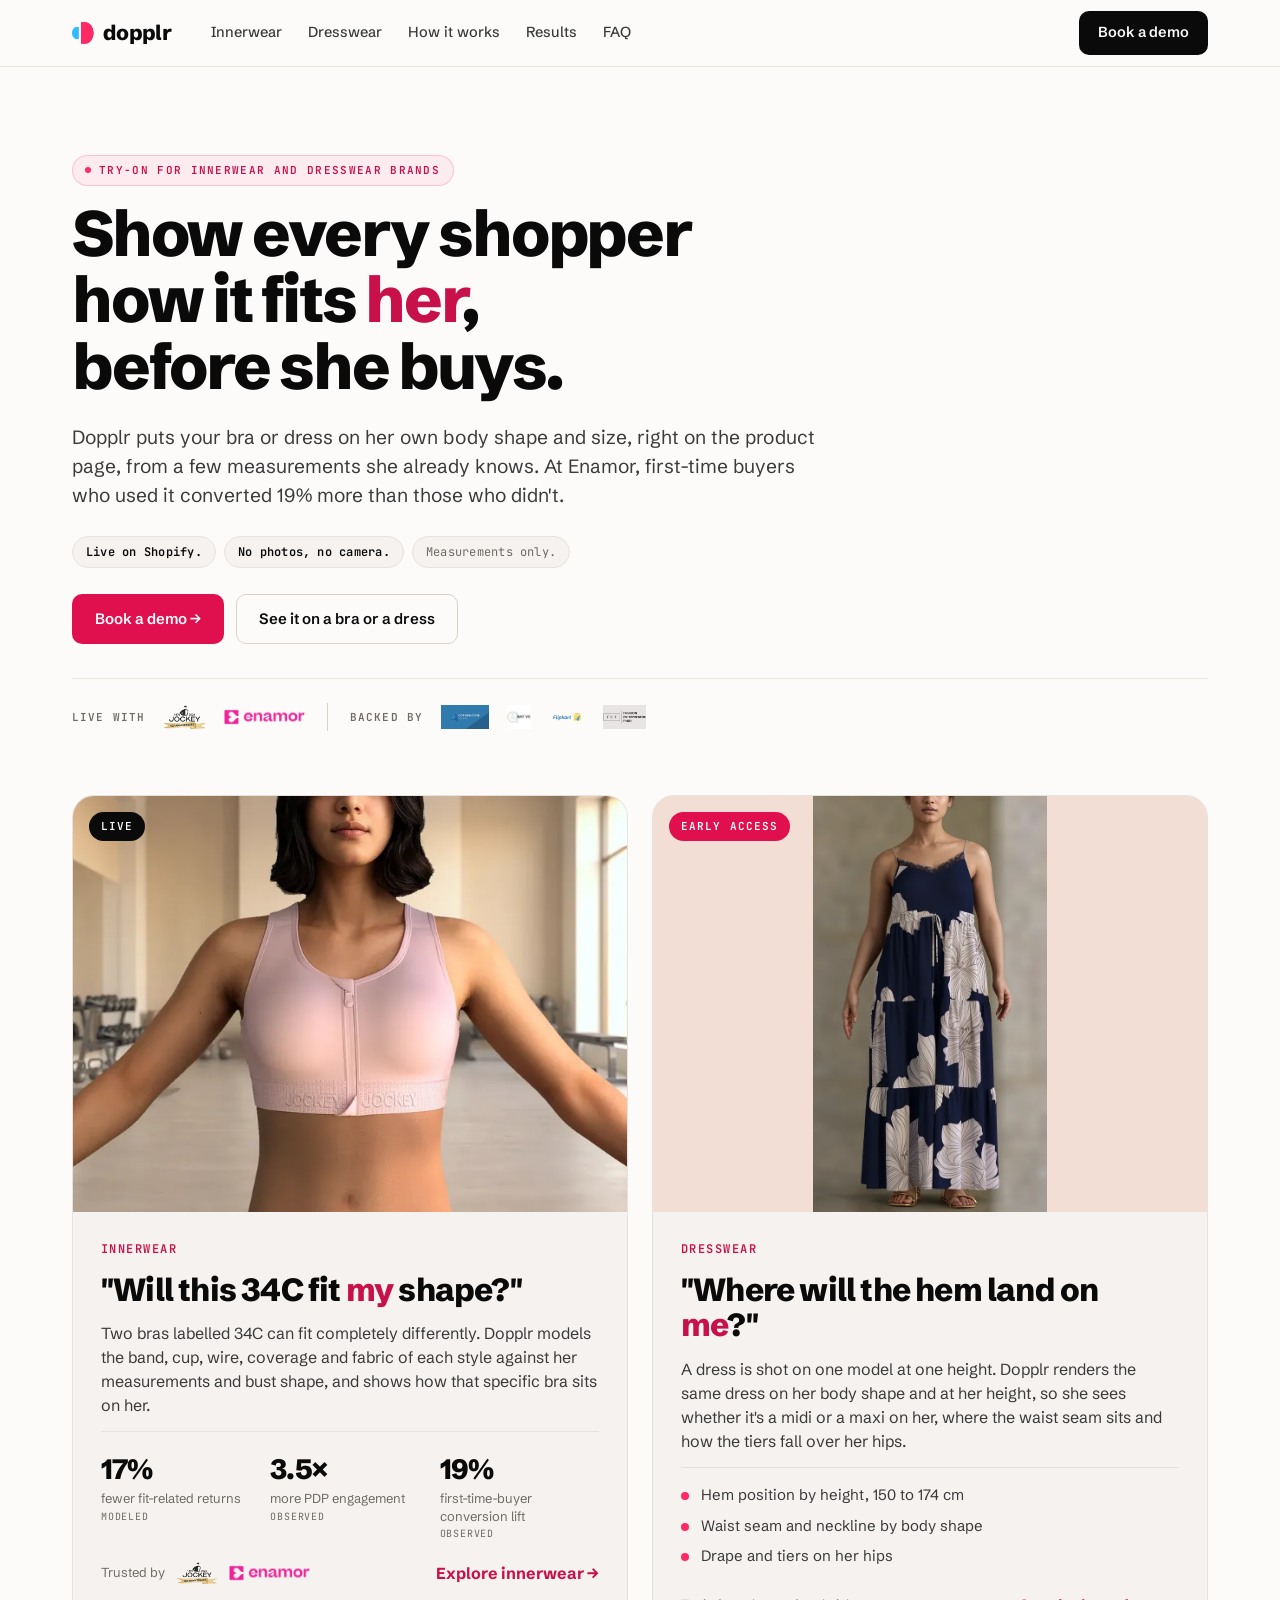
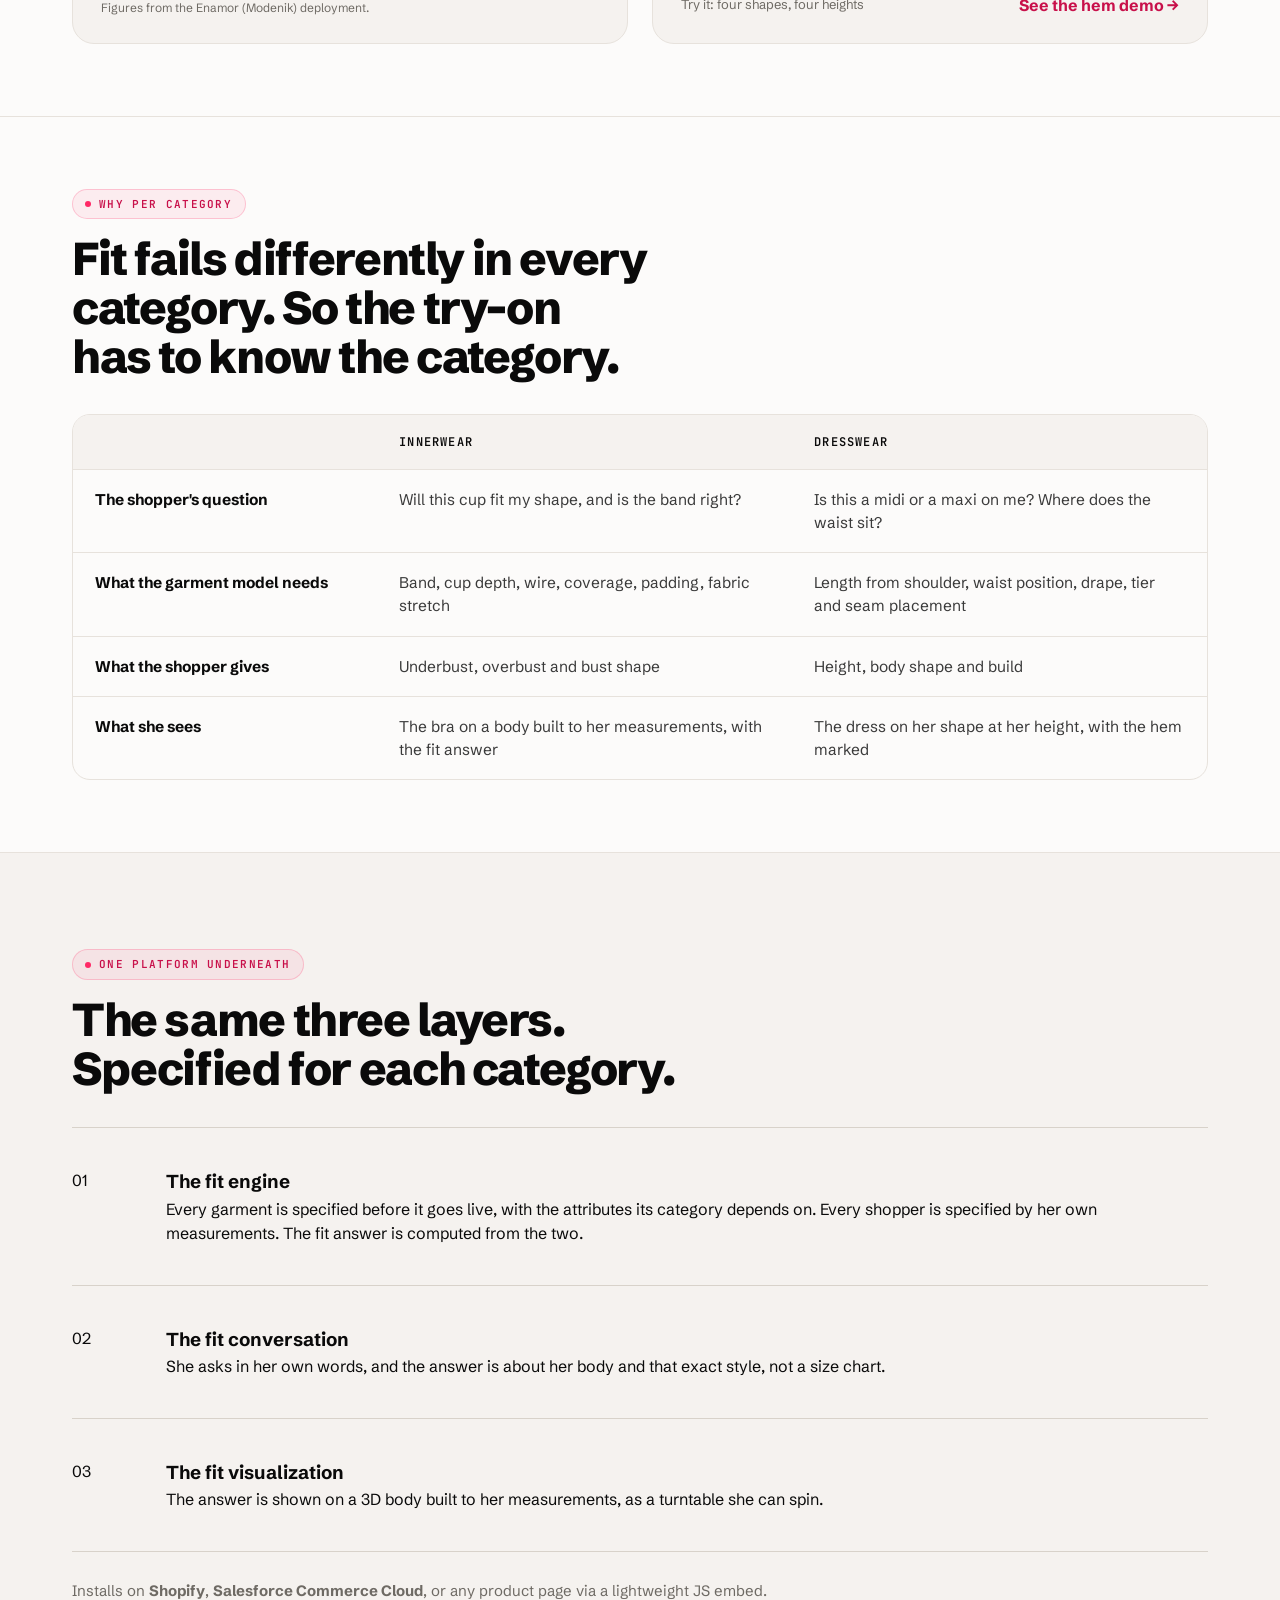
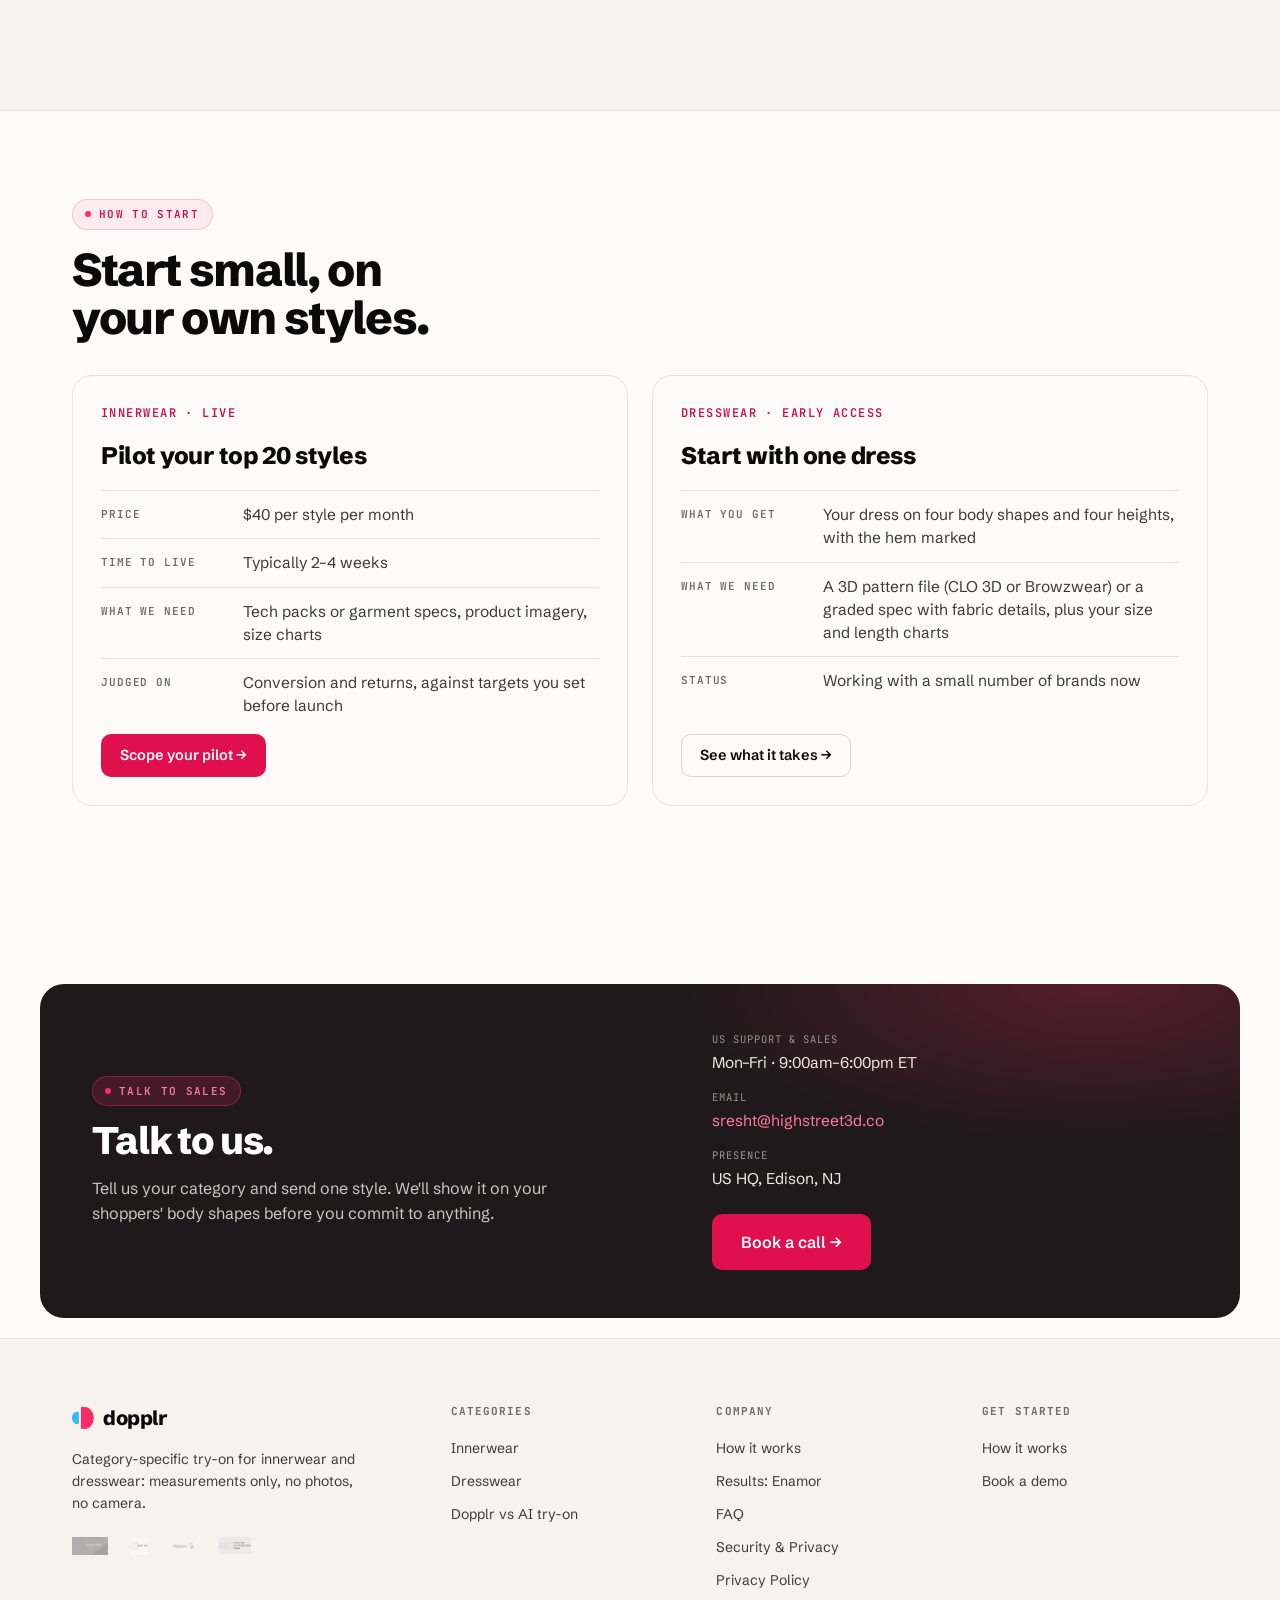
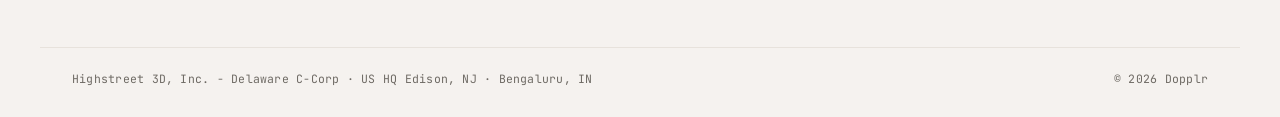
==== commit 0d49e14b: "Remove free fit audit funnel; drop dresswear category switch (nav handles category everywhere) Book " ====
--- a/index.html
+++ b/index.html
@@ -4,7 +4,7 @@
 <meta charset="UTF-8" />
 <meta name="viewport" content="width=device-width, initial-scale=1.0" />
 <title>Dopplr - Try-on for innerwear and dresswear brands on Shopify</title>
-<meta name="description" content="Dopplr shows each shopper your bra or dress on her own body shape and size, on the product page. Live on Shopify. No photos. Free fit audit." />
+<meta name="description" content="Dopplr shows each shopper your bra or dress on her own body shape and size, on the product page. Live on Shopify. No photos, no camera." />
 <link rel="canonical" href="https://dopplr.info/" />
 <meta property="og:type" content="website" />
 <meta property="og:site_name" content="Dopplr" />
@@ -712,11 +712,10 @@
       <a href="how-it-works.html">How it works</a>
       <a href="results-enamor.html">Results</a>
       <a href="faq.html">FAQ</a>
-      <a class="m-only" href="#audit">Free fit audit</a>
+      <a class="m-only" href="https://calendar.app.google/67bdHT71dR5V6fka7" target="_blank" rel="noopener">Book a demo</a>
     </div>
     <div class="nav-cta">
-      <a class="link-cta" href="https://calendar.app.google/67bdHT71dR5V6fka7" target="_blank" rel="noopener">Book a demo</a>
-      <a class="btn btn-primary" href="#audit">Free fit audit</a>
+      <a class="btn btn-primary" href="https://calendar.app.google/67bdHT71dR5V6fka7" target="_blank" rel="noopener">Book a demo</a>
       <button class="nav-toggle" type="button" aria-label="Open menu" aria-expanded="false" aria-controls="nav-links">
         <svg viewBox="0 0 24 24" fill="none" stroke="currentColor" stroke-width="2" stroke-linecap="round"><path d="M4 7h16M4 12h16M4 17h16"/></svg>
       </button>
@@ -735,17 +734,10 @@
         <span><b>No photos, no camera.</b></span>
         <span>Measurements only.</span>
       </div>
-      <form class="audit-form hero-audit reveal d5" data-audit-form novalidate>
-        <div class="af-fields">
-          <label><span>Store URL</span><input name="store" type="text" inputmode="url" autocomplete="url" placeholder="yourbrand.com" required /></label>
-          <label><span>Work email</span><input name="email" type="email" autocomplete="email" placeholder="you@yourbrand.com" required /></label>
-          <label class="af-cat"><span>Category</span><select name="category"><option value="both" selected>Both</option></select></label>
-          <input class="af-hp" name="company" tabindex="-1" autocomplete="off" aria-hidden="true" />
-          <button class="btn btn-accent" type="submit">Get a free fit audit</button>
-        </div>
-        <p class="af-msg" role="status" aria-live="polite"></p>
-        <p class="af-fine">Free review of your product pages. Nothing to install. Or <a href="https://calendar.app.google/67bdHT71dR5V6fka7" target="_blank" rel="noopener">book a demo</a>.</p>
-      </form>
+      <div class="cta-row reveal d5">
+        <a class="btn btn-accent" href="https://calendar.app.google/67bdHT71dR5V6fka7" target="_blank" rel="noopener">Book a demo →</a>
+        <a class="btn btn-ghost" href="#categories">See it on a bra or a dress</a>
+      </div>
       <div class="hub-trust reveal d5">
         <div class="ht-group"><span class="ht-label">Live with</span><img src="public/assets/logos/jockey.webp" alt="Jockey" /><img class="logo-enamor" src="public/assets/logos/enamor.png" alt="Enamor" /></div>
         <span class="ht-div" aria-hidden="true"></span>
@@ -886,32 +878,6 @@
     </div>
   </section>
 
-  <section class="audit" id="audit">
-    <div class="wrap audit-grid">
-      <div>
-        <span class="eyebrow">Free fit audit</span>
-        <h2>See what your product pages don't tell a shopper about fit.</h2>
-        <p class="lead">Send us your store. We'll read your product pages the way a shopper does and show you where she's left guessing, then what fixing it would take. Free, and nothing to install.</p>
-        <ul class="audit-gets">
-          <li>Five of your product pages, reviewed for what a shopper can and can't tell about fit</li>
-          <li>The styles most likely to raise fit questions and returns</li>
-          <li>What putting Dopplr live on them would take, and what it would cost</li>
-        </ul>
-      </div>
-      <form class="audit-form" data-audit-form novalidate>
-        <div class="af-fields">
-          <label><span>Store URL</span><input name="store" type="text" inputmode="url" autocomplete="url" placeholder="yourbrand.com" required /></label>
-          <label><span>Work email</span><input name="email" type="email" autocomplete="email" placeholder="you@yourbrand.com" required /></label>
-          <label class="af-cat"><span>Category</span><select name="category"><option value="innerwear">Innerwear</option><option value="dresswear">Dresswear</option><option value="both" selected>Both</option></select></label>
-          <input class="af-hp" name="company" tabindex="-1" autocomplete="off" aria-hidden="true" />
-          <button class="btn btn-accent" type="submit">Get my free fit audit</button>
-        </div>
-        <p class="af-msg" role="status" aria-live="polite"></p>
-        <p class="af-fine">No install and no store access needed: we only look at your public product pages.</p>
-      </form>
-    </div>
-  </section>
-
   <section class="contact wrap" id="contact">
     <div class="contact-card">
       <div class="contact-inner">
@@ -959,7 +925,7 @@
     </div>
     <div class="foot-col">
       <h3 class="fh">Get started</h3>
-      <a href="#audit">Free fit audit</a>
+      <a href="how-it-works.html">How it works</a>
       <a href="https://calendar.app.google/67bdHT71dR5V6fka7" target="_blank" rel="noopener">Book a demo</a>
     </div>
   </div>
--- a/public/css/site.css
+++ b/public/css/site.css
@@ -7,35 +7,7 @@
 .scoper-in .pn,.phase2 .pn,.phases2 .pn{color:var(--accent-text,#C8104A)}
 .foot-col h3.fh{font-size:11px}
 
-/* Shared components used on every page: free fit audit, FAQ, steps, comparison, case study. */
-
-/* ── free fit audit ─────────────────────────────────────── */
-.audit{padding:88px 0;border-top:1px solid var(--line);background:var(--bg-alt)}
-.audit-grid{display:grid;grid-template-columns:1fr 1.1fr;gap:48px;align-items:start}
-.audit h2{font-size:clamp(28px,3.6vw,42px);line-height:1.08;letter-spacing:-.03em;font-weight:800;margin:14px 0 14px}
-.audit .lead{color:var(--ink-2);font-size:17px;max-width:52ch}
-.audit-gets{list-style:none;margin-top:22px;display:grid;gap:10px}
-.audit-gets li{position:relative;padding-left:26px;color:var(--ink-2);font-size:15.5px}
-.audit-gets li::before{content:"";position:absolute;left:0;top:.35em;width:14px;height:14px;border-radius:50%;background:var(--accent-btn,#E0104F);box-shadow:inset 0 0 0 4px var(--bg-alt)}
-.audit-form{background:var(--bg);border:1px solid var(--line);border-radius:20px;padding:26px}
-.af-fields{display:grid;gap:14px}
-.af-fields label{display:grid;gap:6px;font-size:13px;font-weight:600;color:var(--ink)}
-.af-fields input,.af-fields select{font:inherit;font-size:16px;font-weight:400;padding:13px 14px;border-radius:12px;border:1px solid var(--line-2);background:var(--bg);color:var(--ink);width:100%}
-.af-fields input:focus,.af-fields select:focus{outline:2px solid var(--accent-btn,#E0104F);outline-offset:1px}
-.af-fields .btn{width:100%;justify-content:center;margin-top:4px}
-.af-hp{position:absolute;left:-9999px;width:1px;height:1px;opacity:0}
-.af-msg{margin-top:12px;font-size:14px;min-height:1.2em;color:var(--ink-2)}
-.af-msg.ok{color:#1a7f4b;font-weight:600}
-.af-msg.err{color:var(--accent-text,#C8104A);font-weight:600}
-.af-fine{margin-top:10px;font-size:12.5px;color:var(--muted)}
-.audit-form.sent .af-fields{opacity:.55;pointer-events:none}
-.hero-audit{margin-top:26px;max-width:620px}
-.hero-audit .af-fields{grid-template-columns:1.2fr 1.2fr auto;align-items:end}
-.hero-audit .af-fields label span{position:absolute;left:-9999px}
-.hero-audit .af-fields .btn{width:auto;margin:0;white-space:nowrap;padding:13px 18px}
-.hero-audit .af-cat{display:none}
-@media (prefers-color-scheme:dark){.af-msg.ok{color:#5fd394}}
-@media (max-width:880px){.audit-grid{grid-template-columns:1fr;gap:28px}.hero-audit .af-fields{grid-template-columns:1fr}.hero-audit .af-fields .btn{width:100%}}
+/* Shared components used on every page: FAQ, steps, comparison, case study. */
 
 /* ── generic content pages ──────────────────────────────── */
 .page-hero{padding:80px 0 36px}
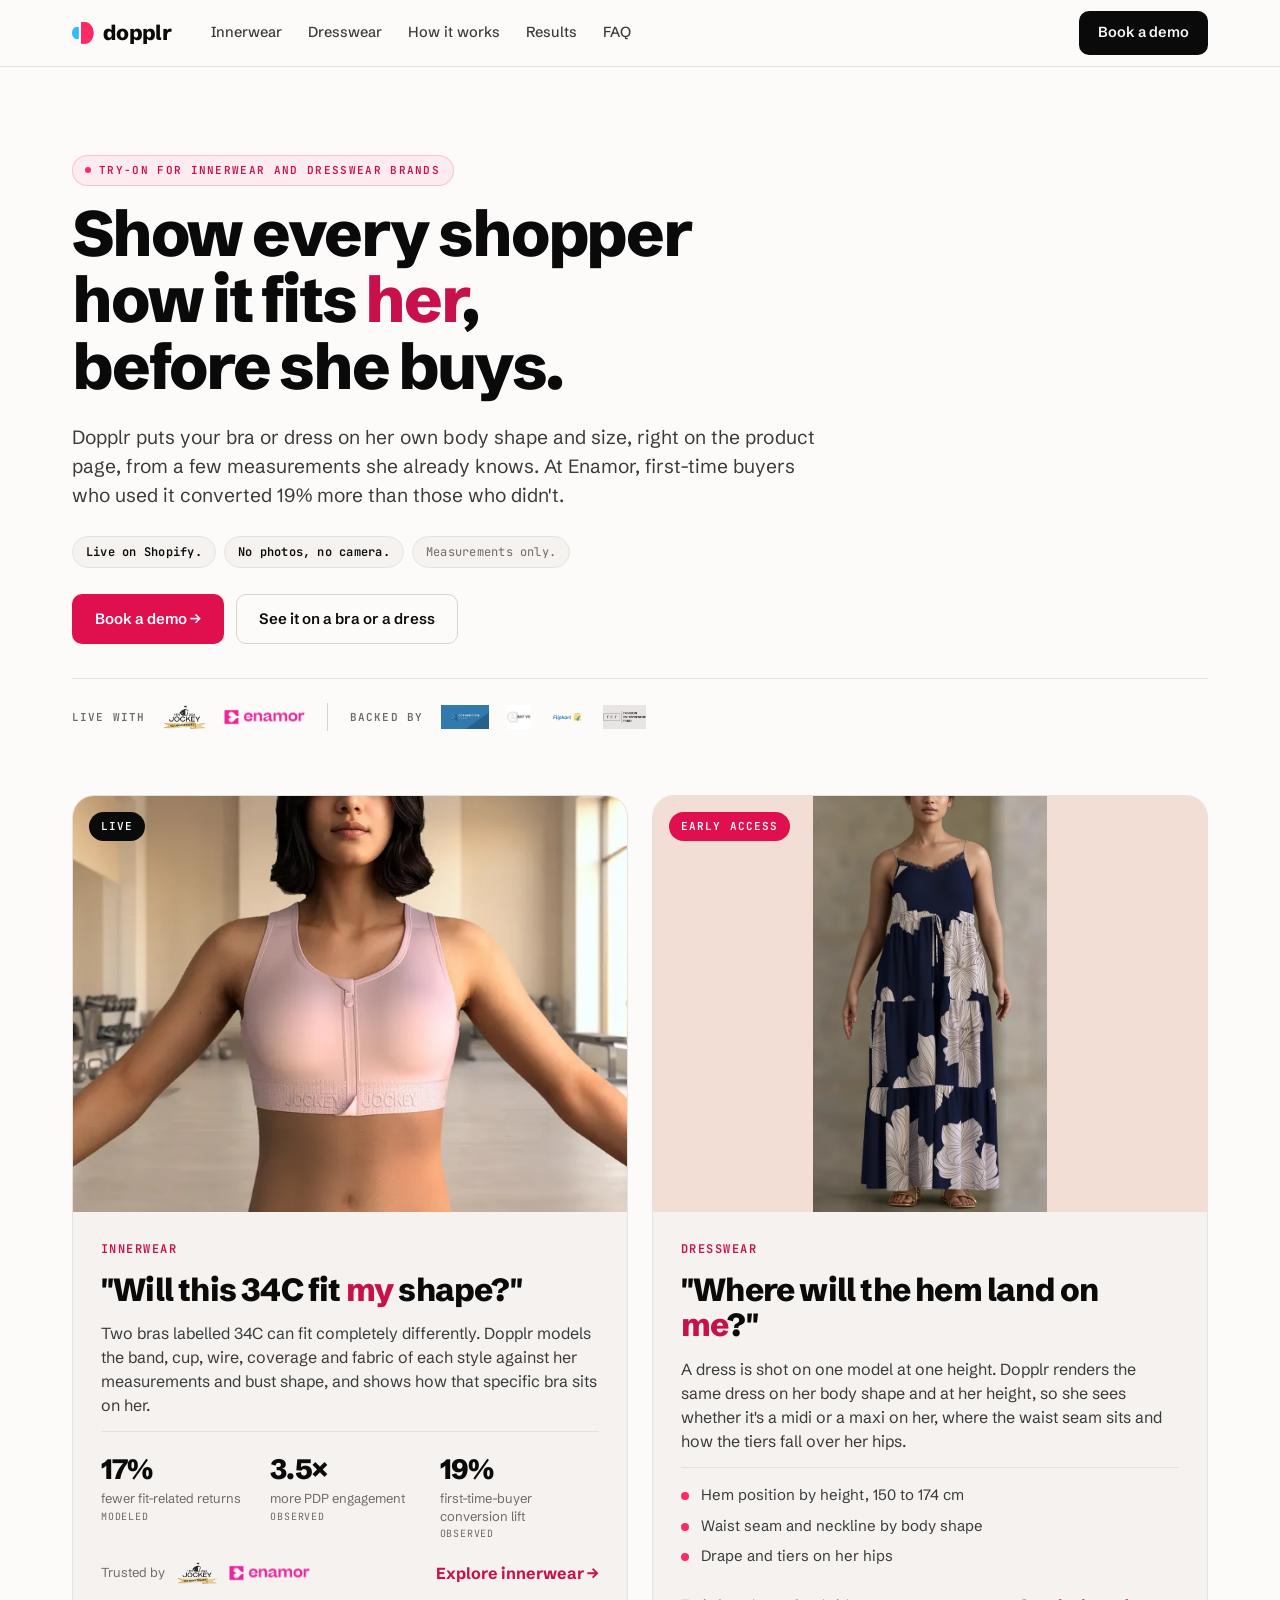
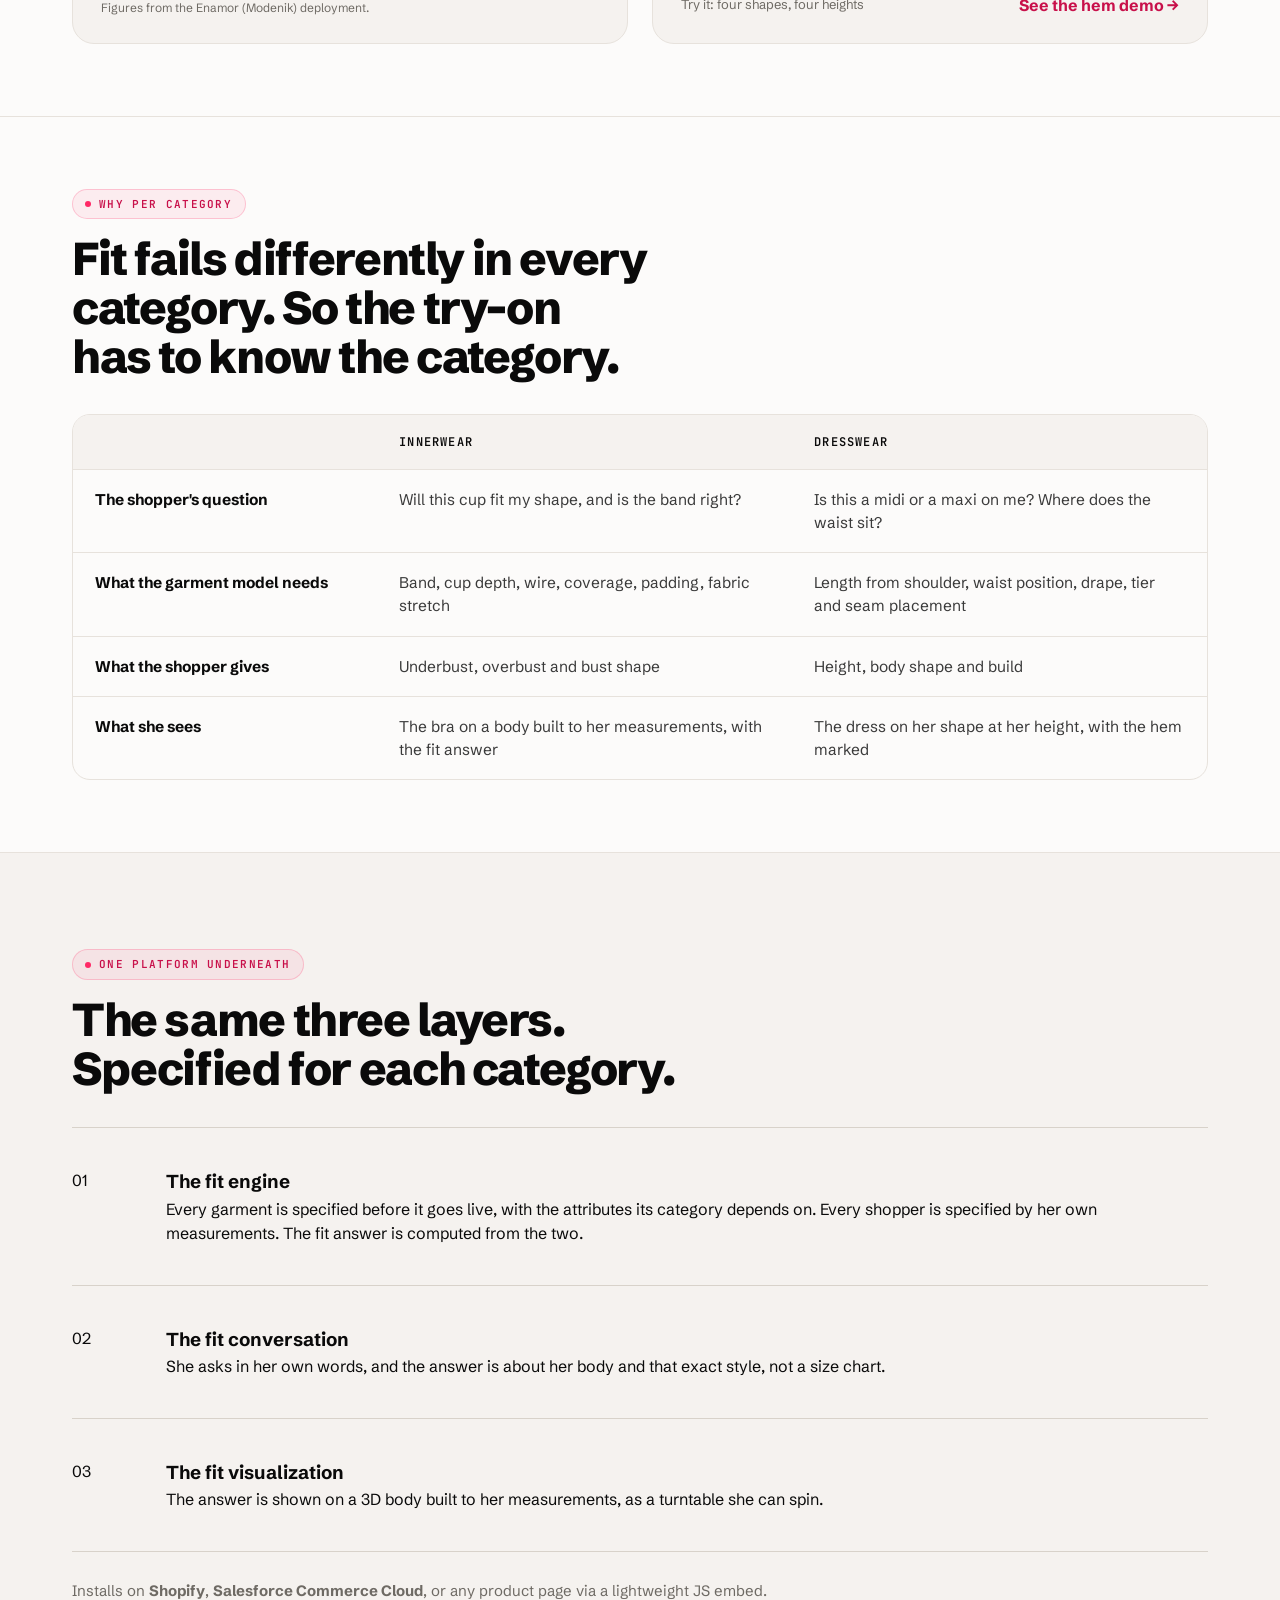
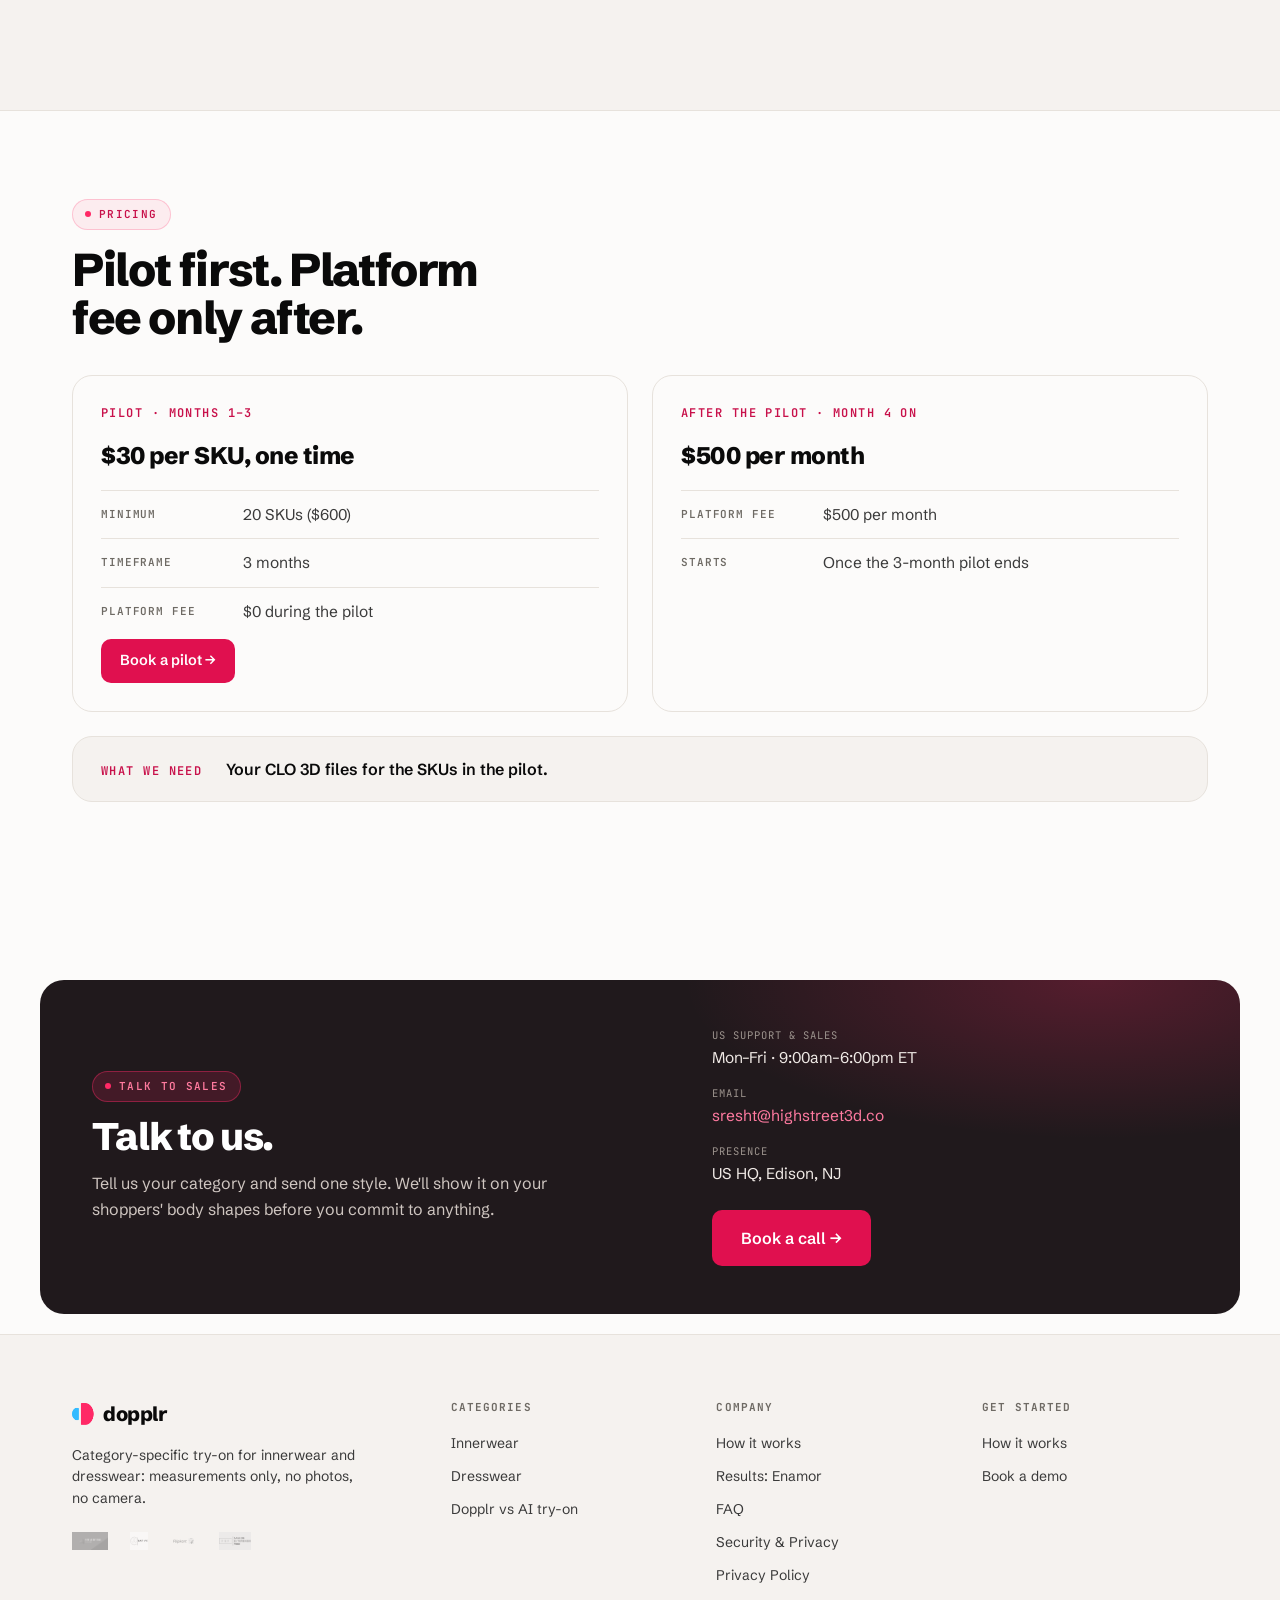
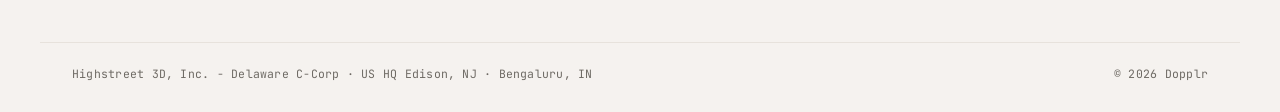
==== commit 959eabb4: "Replace hub 'How to start' with Pricing: $30/SKU pilot (min 20, 3 months, no platform fee), then $50" ====
--- a/index.html
+++ b/index.html
@@ -14,7 +14,7 @@
 <meta property="og:image" content="https://dopplr.info/public/assets/og/dopplr-og.png" />
 <meta name="twitter:card" content="summary_large_image" />
 <script type="application/ld+json">
-{"@context": "https://schema.org", "@graph": [{"@type": "Organization", "@id": "https://dopplr.info/#org", "name": "Dopplr", "legalName": "Highstreet 3D, Inc.", "url": "https://dopplr.info/", "logo": "https://dopplr.info/public/assets/logos/dopplr-mark.png", "email": "sresht@highstreet3d.co"}, {"@type": "WebSite", "@id": "https://dopplr.info/#website", "url": "https://dopplr.info/", "name": "Dopplr", "publisher": {"@id": "https://dopplr.info/#org"}}, {"@type": "SoftwareApplication", "@id": "https://dopplr.info/#software", "name": "Dopplr", "applicationCategory": "BusinessApplication", "operatingSystem": "Web (Shopify app, Salesforce Commerce Cloud, JS embed)", "publisher": {"@id": "https://dopplr.info/#org"}, "url": "https://dopplr.info/", "description": "Shows each shopper how a specific bra or dress fits her own body shape and size on the product page, from a few measurements, with no photos or camera.", "offers": {"@type": "Offer", "price": "40", "priceCurrency": "USD", "description": "Innerwear pilot, per style per month"}}]}
+{"@context": "https://schema.org", "@graph": [{"@type": "Organization", "@id": "https://dopplr.info/#org", "name": "Dopplr", "legalName": "Highstreet 3D, Inc.", "url": "https://dopplr.info/", "logo": "https://dopplr.info/public/assets/logos/dopplr-mark.png", "email": "sresht@highstreet3d.co"}, {"@type": "WebSite", "@id": "https://dopplr.info/#website", "url": "https://dopplr.info/", "name": "Dopplr", "publisher": {"@id": "https://dopplr.info/#org"}}, {"@type": "SoftwareApplication", "@id": "https://dopplr.info/#software", "name": "Dopplr", "applicationCategory": "BusinessApplication", "operatingSystem": "Web (Shopify app, Salesforce Commerce Cloud, JS embed)", "publisher": {"@id": "https://dopplr.info/#org"}, "url": "https://dopplr.info/", "description": "Shows each shopper how a specific bra or dress fits her own body shape and size on the product page, from a few measurements, with no photos or camera.", "offers": [{"@type": "Offer", "name": "Pilot", "price": "30", "priceCurrency": "USD", "description": "One-time fee per SKU, minimum 20 SKUs, 3-month pilot, no platform fee"}, {"@type": "Offer", "name": "Platform", "price": "500", "priceCurrency": "USD", "description": "Monthly platform fee after the 3-month pilot"}]}]}
 </script>
 <link rel="icon" href="public/assets/logos/dopplr-mark.png" />
 <link rel="preconnect" href="https://fonts.googleapis.com" />
@@ -687,6 +687,9 @@
   .start-card dt{font-family:var(--mono);font-size:11px;font-weight:600;letter-spacing:.08em;text-transform:uppercase;color:var(--muted);padding-top:3px}
   .start-card dd{font-size:15.5px;color:var(--ink-2)}
   .start-card .btn{align-self:flex-start;margin-top:auto}
+  .need{margin-top:24px;border:1px solid var(--line);border-radius:20px;padding:20px 28px;display:flex;gap:24px;align-items:baseline;background:var(--bg-alt)}
+  .need p{font-size:16px;color:var(--ink);font-weight:600}
+  @media (max-width:560px){.need{flex-direction:column;gap:6px;padding:18px}}
   @media (max-width:880px){.start-grid{grid-template-columns:1fr}.ht-div{display:none}}
   @media (max-width:560px){.start-card dl div{grid-template-columns:1fr;gap:2px}.start-card{padding:22px 18px}}
   @media (max-width:880px){
@@ -846,35 +849,33 @@
     </div>
   </section>
 
-  <section class="start" id="start">
+  <section class="start" id="pricing">
     <div class="wrap">
       <div class="how-head">
-        <span class="eyebrow">How to start</span>
-        <h2>Start small, on your own styles.</h2>
+        <span class="eyebrow">Pricing</span>
+        <h2>Pilot first. Platform fee only after.</h2>
       </div>
       <div class="start-grid">
         <div class="start-card">
-          <span class="cat-k">Innerwear · Live</span>
-          <h3>Pilot your top 20 styles</h3>
+          <span class="cat-k">Pilot · Months 1–3</span>
+          <h3>$30 per SKU, one time</h3>
           <dl>
-            <div><dt>Price</dt><dd>$40 per style per month</dd></div>
-            <div><dt>Time to live</dt><dd>Typically 2–4 weeks</dd></div>
-            <div><dt>What we need</dt><dd>Tech packs or garment specs, product imagery, size charts</dd></div>
-            <div><dt>Judged on</dt><dd>Conversion and returns, against targets you set before launch</dd></div>
+            <div><dt>Minimum</dt><dd>20 SKUs ($600)</dd></div>
+            <div><dt>Timeframe</dt><dd>3 months</dd></div>
+            <div><dt>Platform fee</dt><dd>$0 during the pilot</dd></div>
           </dl>
-          <a class="btn btn-accent" href="innerwear.html#rollout">Scope your pilot →</a>
+          <a class="btn btn-accent" href="https://calendar.app.google/67bdHT71dR5V6fka7" target="_blank" rel="noopener">Book a pilot →</a>
         </div>
         <div class="start-card">
-          <span class="cat-k">Dresswear · Early access</span>
-          <h3>Start with one dress</h3>
+          <span class="cat-k">After the pilot · Month 4 on</span>
+          <h3>$500 per month</h3>
           <dl>
-            <div><dt>What you get</dt><dd>Your dress on four body shapes and four heights, with the hem marked</dd></div>
-            <div><dt>What we need</dt><dd>A 3D pattern file (CLO 3D or Browzwear) or a graded spec with fabric details, plus your size and length charts</dd></div>
-            <div><dt>Status</dt><dd>Working with a small number of brands now</dd></div>
+            <div><dt>Platform fee</dt><dd>$500 per month</dd></div>
+            <div><dt>Starts</dt><dd>Once the 3-month pilot ends</dd></div>
           </dl>
-          <a class="btn btn-ghost" href="dresswear.html#start">See what it takes →</a>
-        </div>
-      </div>
+        </div>
+      </div>
+      <div class="need"><span class="cat-k">What we need</span><p>Your CLO 3D files for the SKUs in the pilot.</p></div>
     </div>
   </section>
 
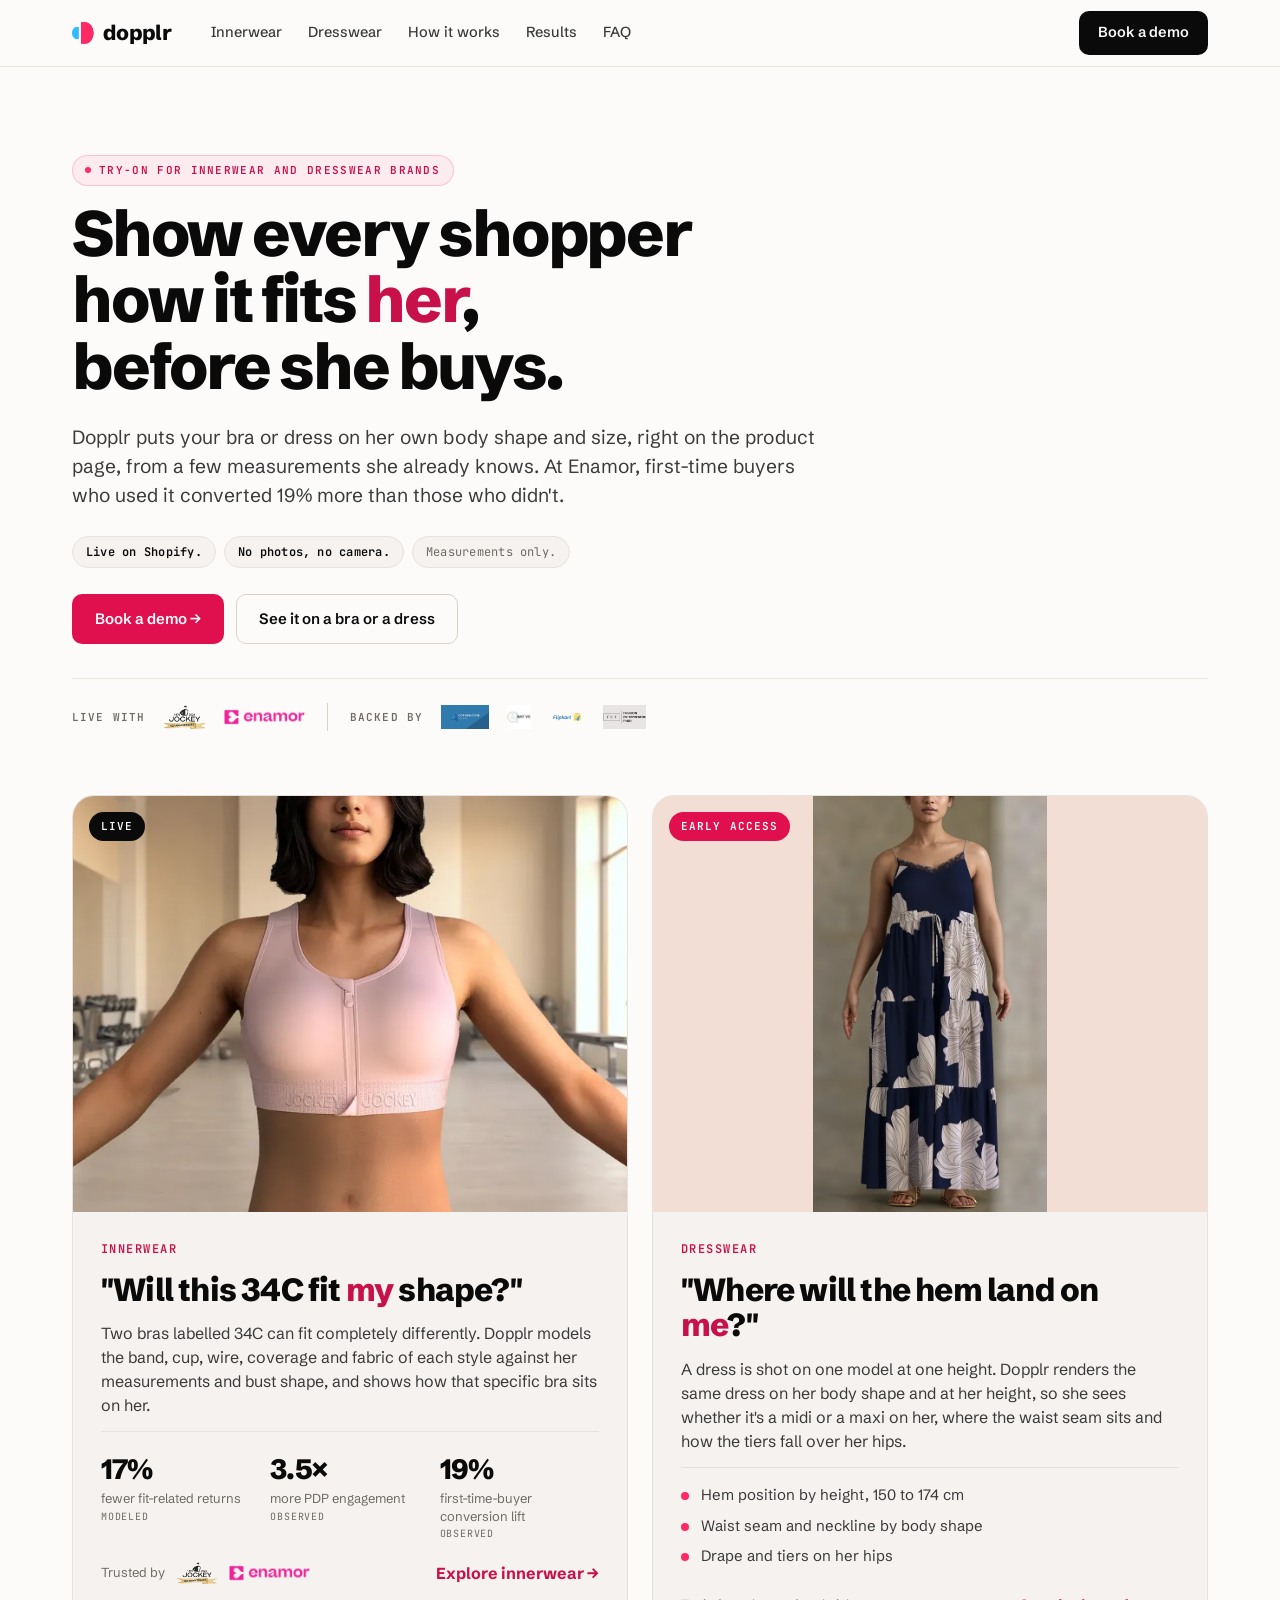
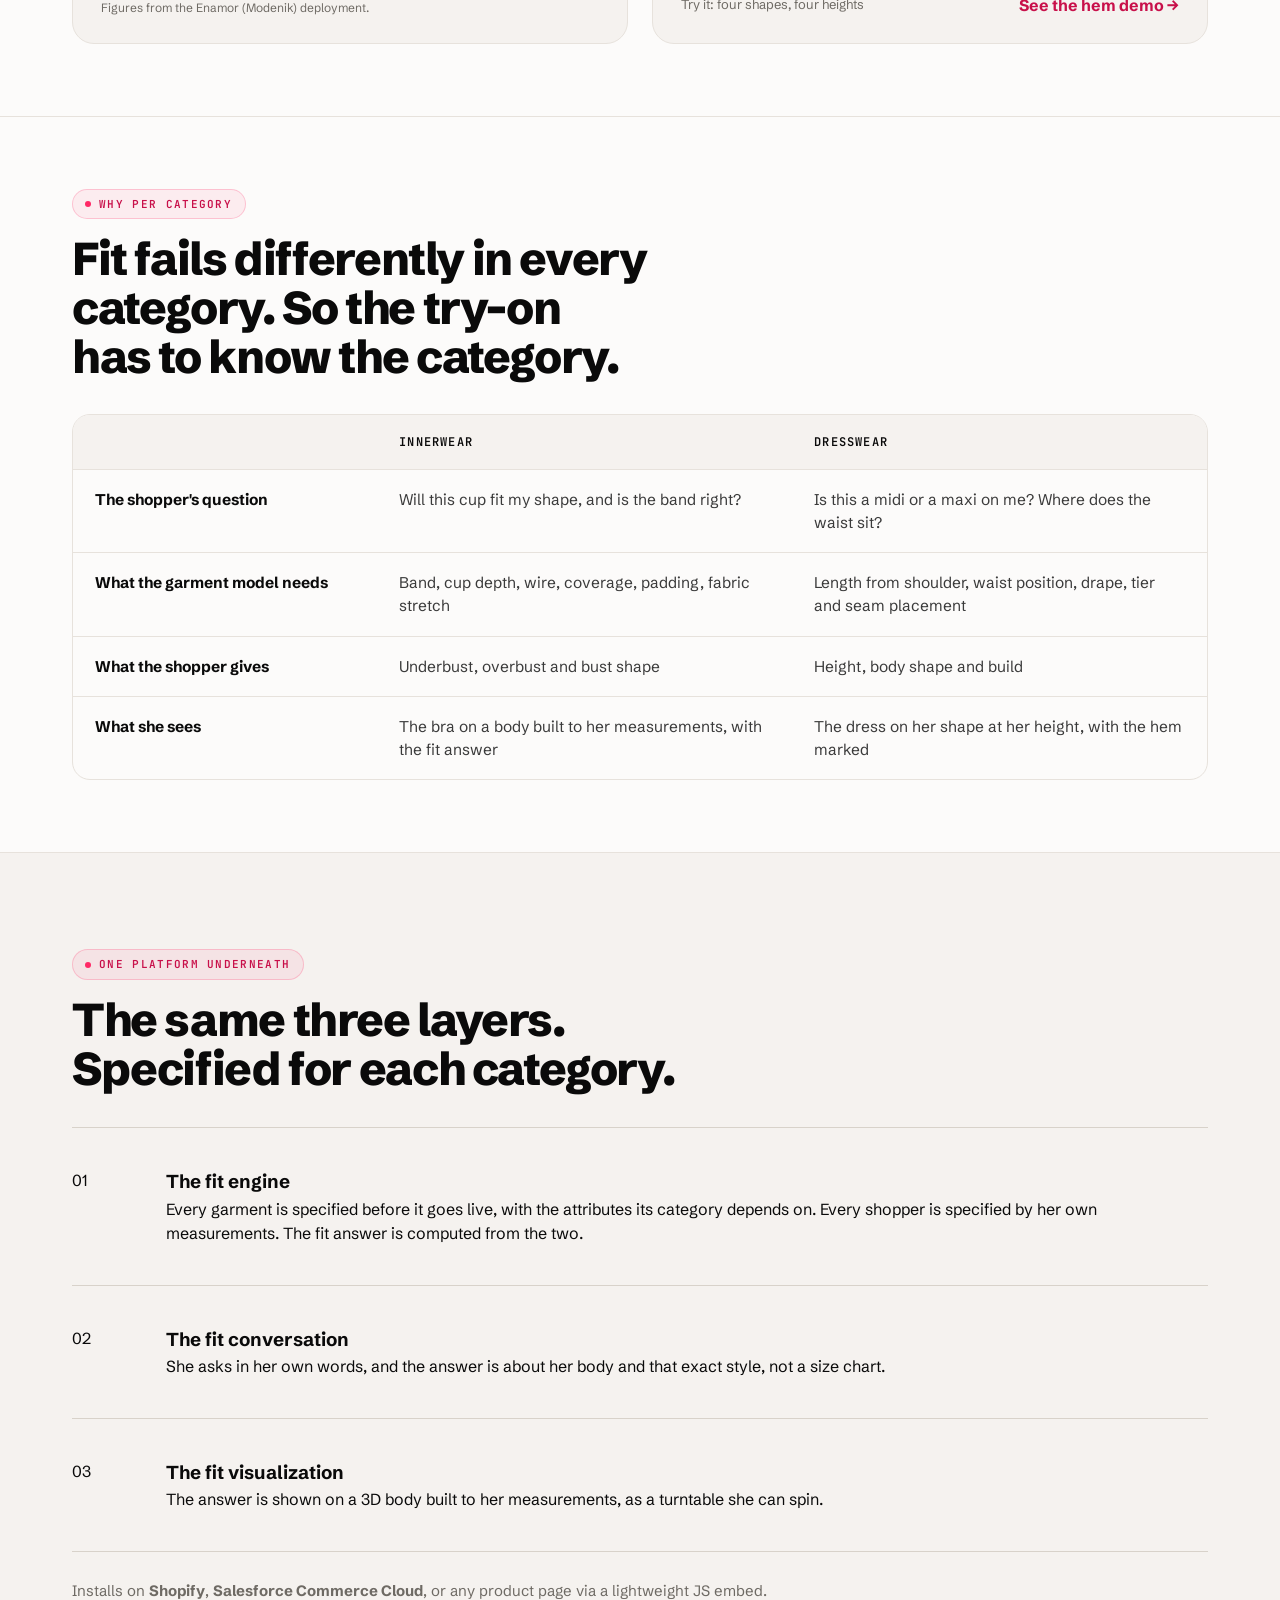
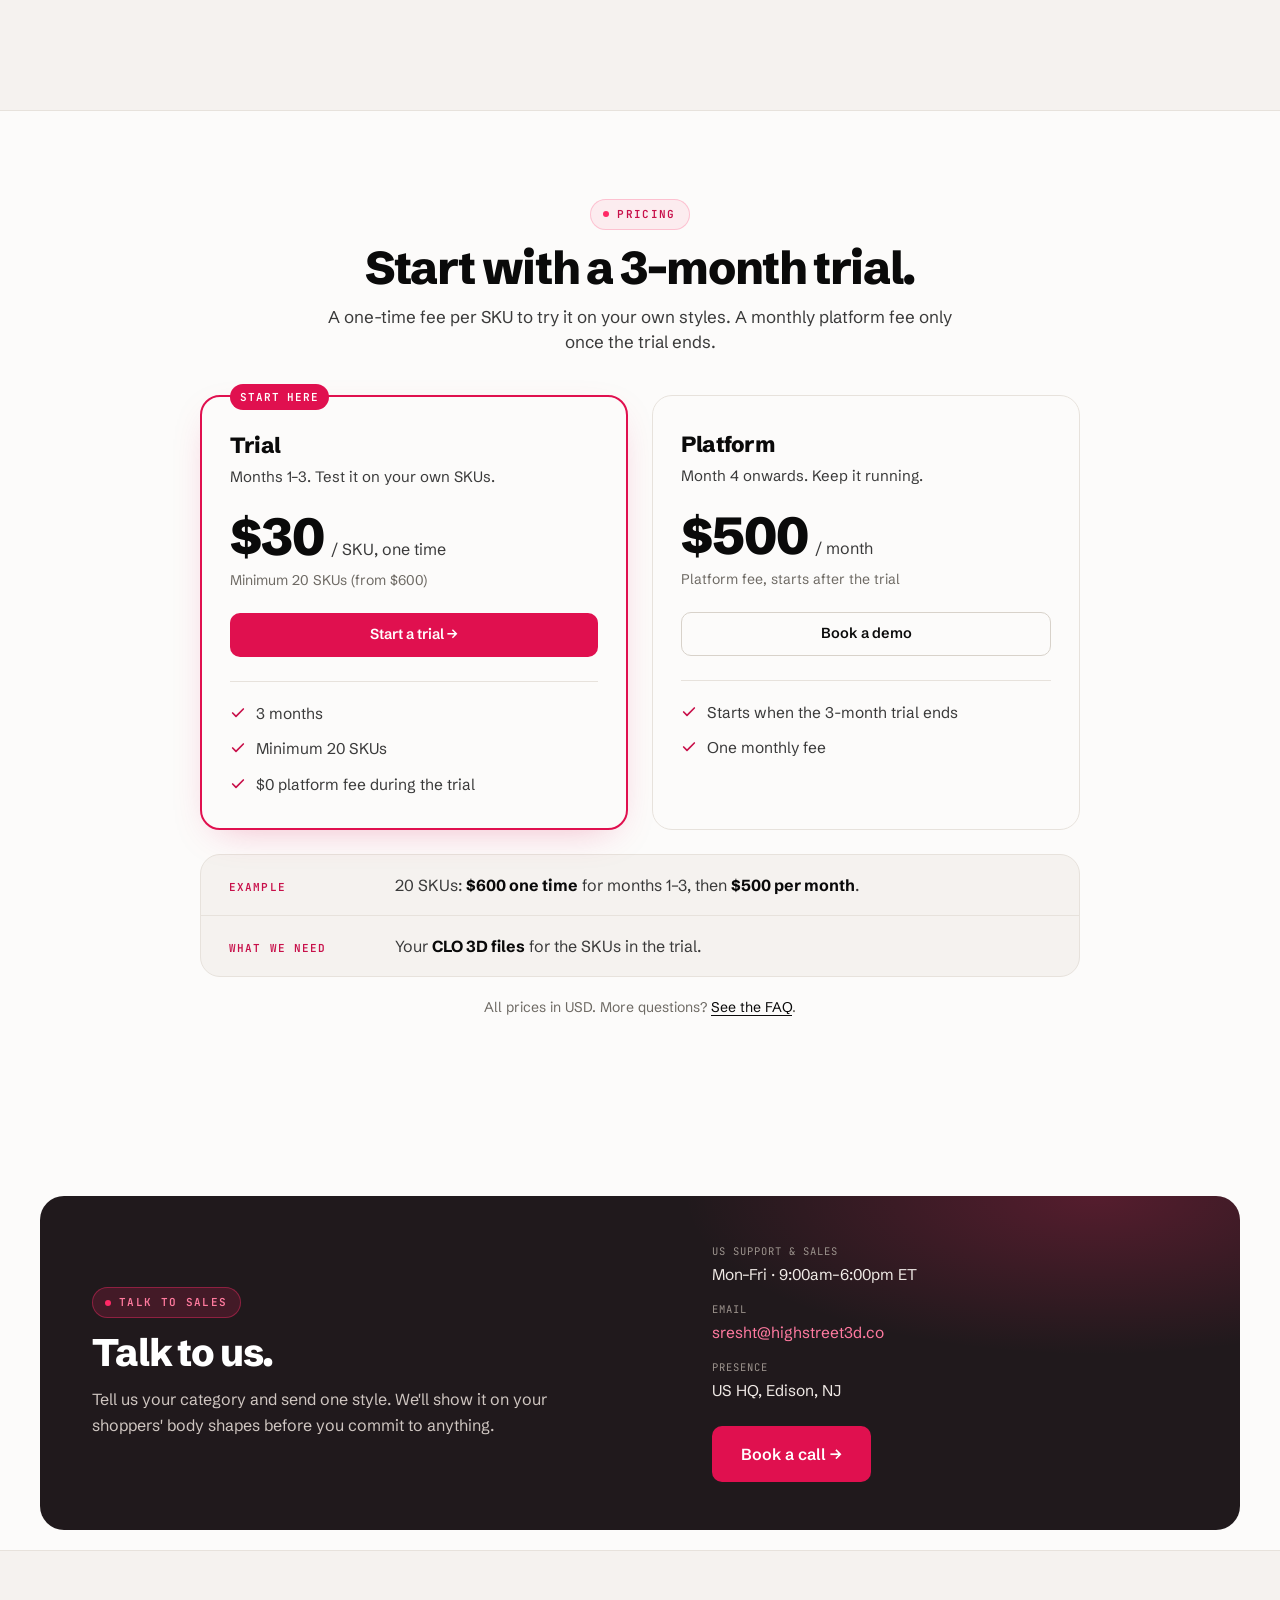
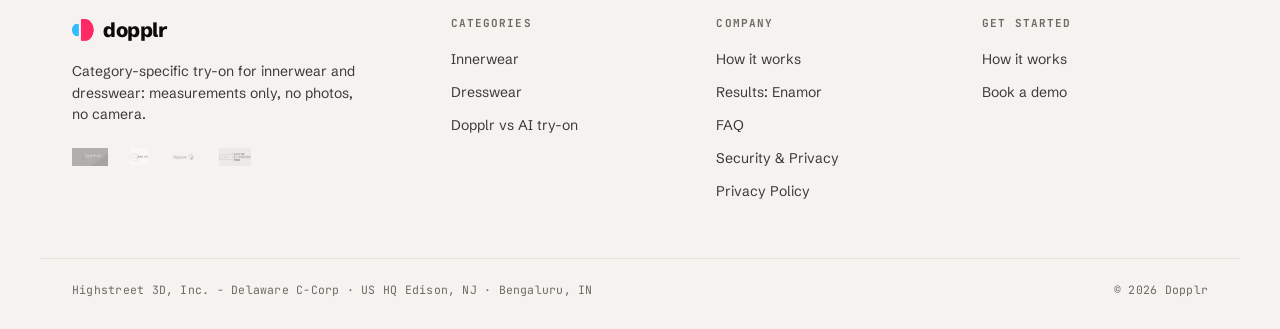
==== commit 5cbb62ad: "Pricing: rename pilot to trial site-wide; restructure hub pricing as SaaS plan cards (Trial / Platfo" ====
--- a/index.html
+++ b/index.html
@@ -14,7 +14,7 @@
 <meta property="og:image" content="https://dopplr.info/public/assets/og/dopplr-og.png" />
 <meta name="twitter:card" content="summary_large_image" />
 <script type="application/ld+json">
-{"@context": "https://schema.org", "@graph": [{"@type": "Organization", "@id": "https://dopplr.info/#org", "name": "Dopplr", "legalName": "Highstreet 3D, Inc.", "url": "https://dopplr.info/", "logo": "https://dopplr.info/public/assets/logos/dopplr-mark.png", "email": "sresht@highstreet3d.co"}, {"@type": "WebSite", "@id": "https://dopplr.info/#website", "url": "https://dopplr.info/", "name": "Dopplr", "publisher": {"@id": "https://dopplr.info/#org"}}, {"@type": "SoftwareApplication", "@id": "https://dopplr.info/#software", "name": "Dopplr", "applicationCategory": "BusinessApplication", "operatingSystem": "Web (Shopify app, Salesforce Commerce Cloud, JS embed)", "publisher": {"@id": "https://dopplr.info/#org"}, "url": "https://dopplr.info/", "description": "Shows each shopper how a specific bra or dress fits her own body shape and size on the product page, from a few measurements, with no photos or camera.", "offers": [{"@type": "Offer", "name": "Pilot", "price": "30", "priceCurrency": "USD", "description": "One-time fee per SKU, minimum 20 SKUs, 3-month pilot, no platform fee"}, {"@type": "Offer", "name": "Platform", "price": "500", "priceCurrency": "USD", "description": "Monthly platform fee after the 3-month pilot"}]}]}
+{"@context": "https://schema.org", "@graph": [{"@type": "Organization", "@id": "https://dopplr.info/#org", "name": "Dopplr", "legalName": "Highstreet 3D, Inc.", "url": "https://dopplr.info/", "logo": "https://dopplr.info/public/assets/logos/dopplr-mark.png", "email": "sresht@highstreet3d.co"}, {"@type": "WebSite", "@id": "https://dopplr.info/#website", "url": "https://dopplr.info/", "name": "Dopplr", "publisher": {"@id": "https://dopplr.info/#org"}}, {"@type": "SoftwareApplication", "@id": "https://dopplr.info/#software", "name": "Dopplr", "applicationCategory": "BusinessApplication", "operatingSystem": "Web (Shopify app, Salesforce Commerce Cloud, JS embed)", "publisher": {"@id": "https://dopplr.info/#org"}, "url": "https://dopplr.info/", "description": "Shows each shopper how a specific bra or dress fits her own body shape and size on the product page, from a few measurements, with no photos or camera.", "offers": [{"@type": "Offer", "name": "Trial", "price": "30", "priceCurrency": "USD", "description": "One-time fee per SKU, minimum 20 SKUs, 3-month trial, no platform fee"}, {"@type": "Offer", "name": "Platform", "price": "500", "priceCurrency": "USD", "description": "Monthly platform fee after the 3-month trial"}]}]}
 </script>
 <link rel="icon" href="public/assets/logos/dopplr-mark.png" />
 <link rel="preconnect" href="https://fonts.googleapis.com" />
@@ -687,9 +687,32 @@
   .start-card dt{font-family:var(--mono);font-size:11px;font-weight:600;letter-spacing:.08em;text-transform:uppercase;color:var(--muted);padding-top:3px}
   .start-card dd{font-size:15.5px;color:var(--ink-2)}
   .start-card .btn{align-self:flex-start;margin-top:auto}
-  .need{margin-top:24px;border:1px solid var(--line);border-radius:20px;padding:20px 28px;display:flex;gap:24px;align-items:baseline;background:var(--bg-alt)}
-  .need p{font-size:16px;color:var(--ink);font-weight:600}
-  @media (max-width:560px){.need{flex-direction:column;gap:6px;padding:18px}}
+  .pricing{padding:88px 0;border-top:1px solid var(--line)}
+  .pr-head{text-align:center;max-width:640px;margin:0 auto}
+  .pr-head h2{font-size:clamp(30px,4vw,46px);line-height:1.05;letter-spacing:-.03em;font-weight:800;margin:14px 0 12px}
+  .pr-head p{color:var(--ink-2);font-size:17px}
+  .plans{display:grid;grid-template-columns:repeat(2,minmax(0,1fr));gap:24px;margin:40px auto 0;max-width:880px}
+  .plan{position:relative;border:1px solid var(--line);border-radius:20px;padding:32px 28px;background:var(--bg);display:flex;flex-direction:column}
+  .plan--featured{border:2px solid var(--accent-btn,#E0104F);box-shadow:0 12px 40px -18px rgba(224,16,79,.35)}
+  .plan-badge{position:absolute;top:-13px;left:28px;background:var(--accent-btn,#E0104F);color:#fff;font-family:var(--mono);font-size:11px;font-weight:600;letter-spacing:.08em;text-transform:uppercase;padding:5px 10px;border-radius:999px}
+  .plan-name{font-size:22px;font-weight:800;letter-spacing:-.02em}
+  .plan-for{color:var(--ink-2);font-size:15px;margin-top:4px}
+  .plan-price{display:flex;align-items:baseline;gap:8px;margin-top:22px}
+  .plan-price .amt{font-size:52px;font-weight:800;letter-spacing:-.04em;line-height:1}
+  .plan-price .per{color:var(--ink-2);font-size:16px}
+  .plan-note{font-size:14px;color:var(--muted);margin-top:8px;min-height:1.4em}
+  .plan .btn{margin-top:22px;justify-content:center;text-align:center}
+  .plan-list{list-style:none;margin-top:24px;padding-top:20px;border-top:1px solid var(--line);display:grid;gap:12px}
+  .plan-list li{display:flex;gap:10px;align-items:flex-start;font-size:15.5px;color:var(--ink-2)}
+  .plan-list .ic{flex:none;margin-top:3px;color:var(--accent-text,#C8104A)}
+  .pr-rows{max-width:880px;margin:24px auto 0;border:1px solid var(--line);border-radius:20px;background:var(--bg-alt)}
+  .pr-row{display:grid;grid-template-columns:150px 1fr;gap:16px;padding:18px 28px;align-items:baseline}
+  .pr-row+.pr-row{border-top:1px solid var(--line)}
+  .pr-row .k{font-family:var(--mono);font-size:11px;font-weight:600;letter-spacing:.1em;text-transform:uppercase;color:var(--accent-text,#C8104A)}
+  .pr-row p{font-size:16px;color:var(--ink-2)}.pr-row b{color:var(--ink)}
+  .pr-foot{text-align:center;color:var(--muted);font-size:14px;margin-top:20px}
+  .pr-foot a{color:var(--ink);text-decoration:underline;text-underline-offset:3px}
+  @media (max-width:760px){.plans{grid-template-columns:1fr;gap:28px}.pr-row{grid-template-columns:1fr;gap:4px;padding:16px 20px}.plan{padding:28px 22px}}
   @media (max-width:880px){.start-grid{grid-template-columns:1fr}.ht-div{display:none}}
   @media (max-width:560px){.start-card dl div{grid-template-columns:1fr;gap:2px}.start-card{padding:22px 18px}}
   @media (max-width:880px){
@@ -849,33 +872,44 @@
     </div>
   </section>
 
-  <section class="start" id="pricing">
+  <section class="pricing" id="pricing">
     <div class="wrap">
-      <div class="how-head">
+      <div class="pr-head">
         <span class="eyebrow">Pricing</span>
-        <h2>Pilot first. Platform fee only after.</h2>
-      </div>
-      <div class="start-grid">
-        <div class="start-card">
-          <span class="cat-k">Pilot · Months 1–3</span>
-          <h3>$30 per SKU, one time</h3>
-          <dl>
-            <div><dt>Minimum</dt><dd>20 SKUs ($600)</dd></div>
-            <div><dt>Timeframe</dt><dd>3 months</dd></div>
-            <div><dt>Platform fee</dt><dd>$0 during the pilot</dd></div>
-          </dl>
-          <a class="btn btn-accent" href="https://calendar.app.google/67bdHT71dR5V6fka7" target="_blank" rel="noopener">Book a pilot →</a>
-        </div>
-        <div class="start-card">
-          <span class="cat-k">After the pilot · Month 4 on</span>
-          <h3>$500 per month</h3>
-          <dl>
-            <div><dt>Platform fee</dt><dd>$500 per month</dd></div>
-            <div><dt>Starts</dt><dd>Once the 3-month pilot ends</dd></div>
-          </dl>
-        </div>
-      </div>
-      <div class="need"><span class="cat-k">What we need</span><p>Your CLO 3D files for the SKUs in the pilot.</p></div>
+        <h2>Start with a 3-month trial.</h2>
+        <p>A one-time fee per SKU to try it on your own styles. A monthly platform fee only once the trial ends.</p>
+      </div>
+      <div class="plans">
+        <article class="plan plan--featured">
+          <span class="plan-badge">Start here</span>
+          <h3 class="plan-name">Trial</h3>
+          <p class="plan-for">Months 1–3. Test it on your own SKUs.</p>
+          <div class="plan-price"><span class="amt">$30</span><span class="per">/ SKU, one time</span></div>
+          <p class="plan-note">Minimum 20 SKUs (from $600)</p>
+          <a class="btn btn-accent" href="https://calendar.app.google/67bdHT71dR5V6fka7" target="_blank" rel="noopener">Start a trial →</a>
+          <ul class="plan-list">
+            <li><svg class="ic" width="16" height="16" viewBox="0 0 24 24" fill="none" stroke="currentColor" stroke-width="2.5" stroke-linecap="round" stroke-linejoin="round" aria-hidden="true"><path d="M20 6 9 17l-5-5"/></svg>3 months</li>
+            <li><svg class="ic" width="16" height="16" viewBox="0 0 24 24" fill="none" stroke="currentColor" stroke-width="2.5" stroke-linecap="round" stroke-linejoin="round" aria-hidden="true"><path d="M20 6 9 17l-5-5"/></svg>Minimum 20 SKUs</li>
+            <li><svg class="ic" width="16" height="16" viewBox="0 0 24 24" fill="none" stroke="currentColor" stroke-width="2.5" stroke-linecap="round" stroke-linejoin="round" aria-hidden="true"><path d="M20 6 9 17l-5-5"/></svg>$0 platform fee during the trial</li>
+          </ul>
+        </article>
+        <article class="plan">
+          <h3 class="plan-name">Platform</h3>
+          <p class="plan-for">Month 4 onwards. Keep it running.</p>
+          <div class="plan-price"><span class="amt">$500</span><span class="per">/ month</span></div>
+          <p class="plan-note">Platform fee, starts after the trial</p>
+          <a class="btn btn-ghost" href="https://calendar.app.google/67bdHT71dR5V6fka7" target="_blank" rel="noopener">Book a demo</a>
+          <ul class="plan-list">
+            <li><svg class="ic" width="16" height="16" viewBox="0 0 24 24" fill="none" stroke="currentColor" stroke-width="2.5" stroke-linecap="round" stroke-linejoin="round" aria-hidden="true"><path d="M20 6 9 17l-5-5"/></svg>Starts when the 3-month trial ends</li>
+            <li><svg class="ic" width="16" height="16" viewBox="0 0 24 24" fill="none" stroke="currentColor" stroke-width="2.5" stroke-linecap="round" stroke-linejoin="round" aria-hidden="true"><path d="M20 6 9 17l-5-5"/></svg>One monthly fee</li>
+          </ul>
+        </article>
+      </div>
+      <div class="pr-rows">
+        <div class="pr-row"><span class="k">Example</span><p>20 SKUs: <b>$600 one time</b> for months 1–3, then <b>$500 per month</b>.</p></div>
+        <div class="pr-row"><span class="k">What we need</span><p>Your <b>CLO 3D files</b> for the SKUs in the trial.</p></div>
+      </div>
+      <p class="pr-foot">All prices in USD. More questions? <a href="faq.html">See the FAQ</a>.</p>
     </div>
   </section>
 
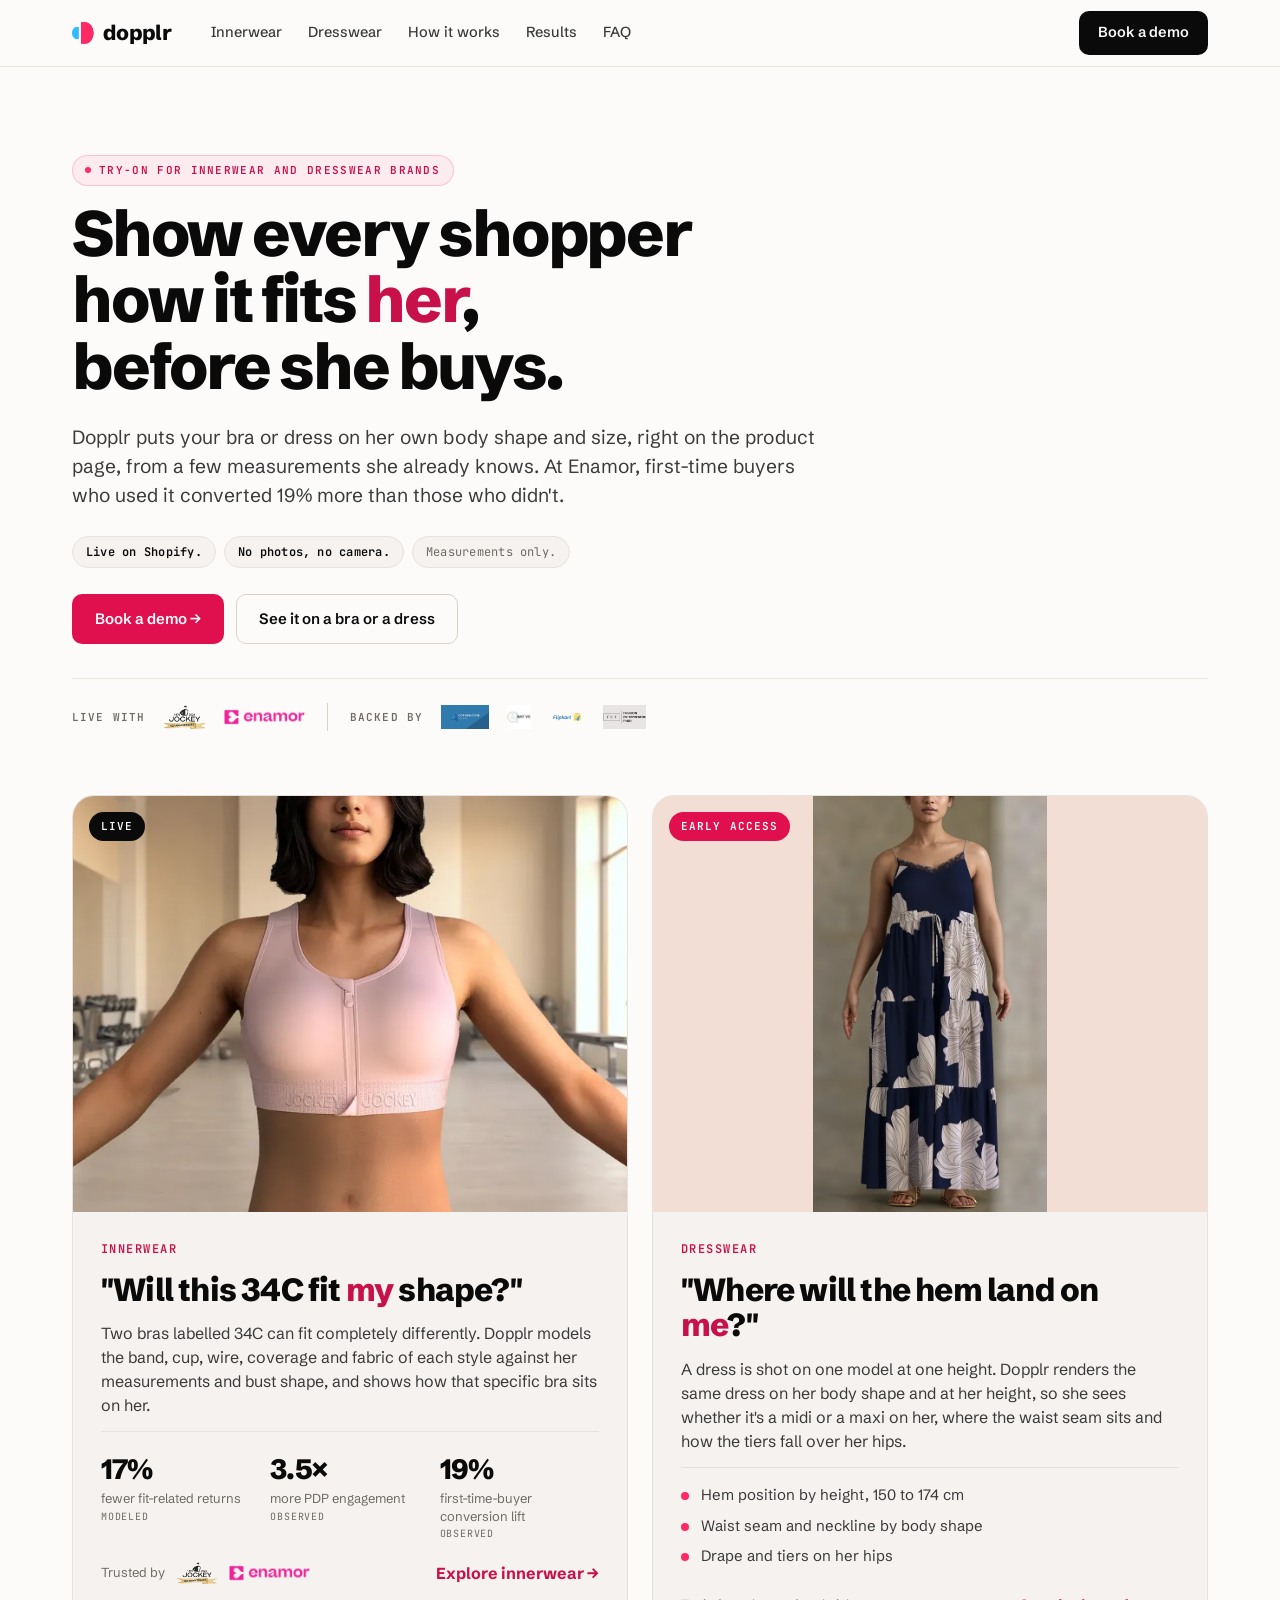
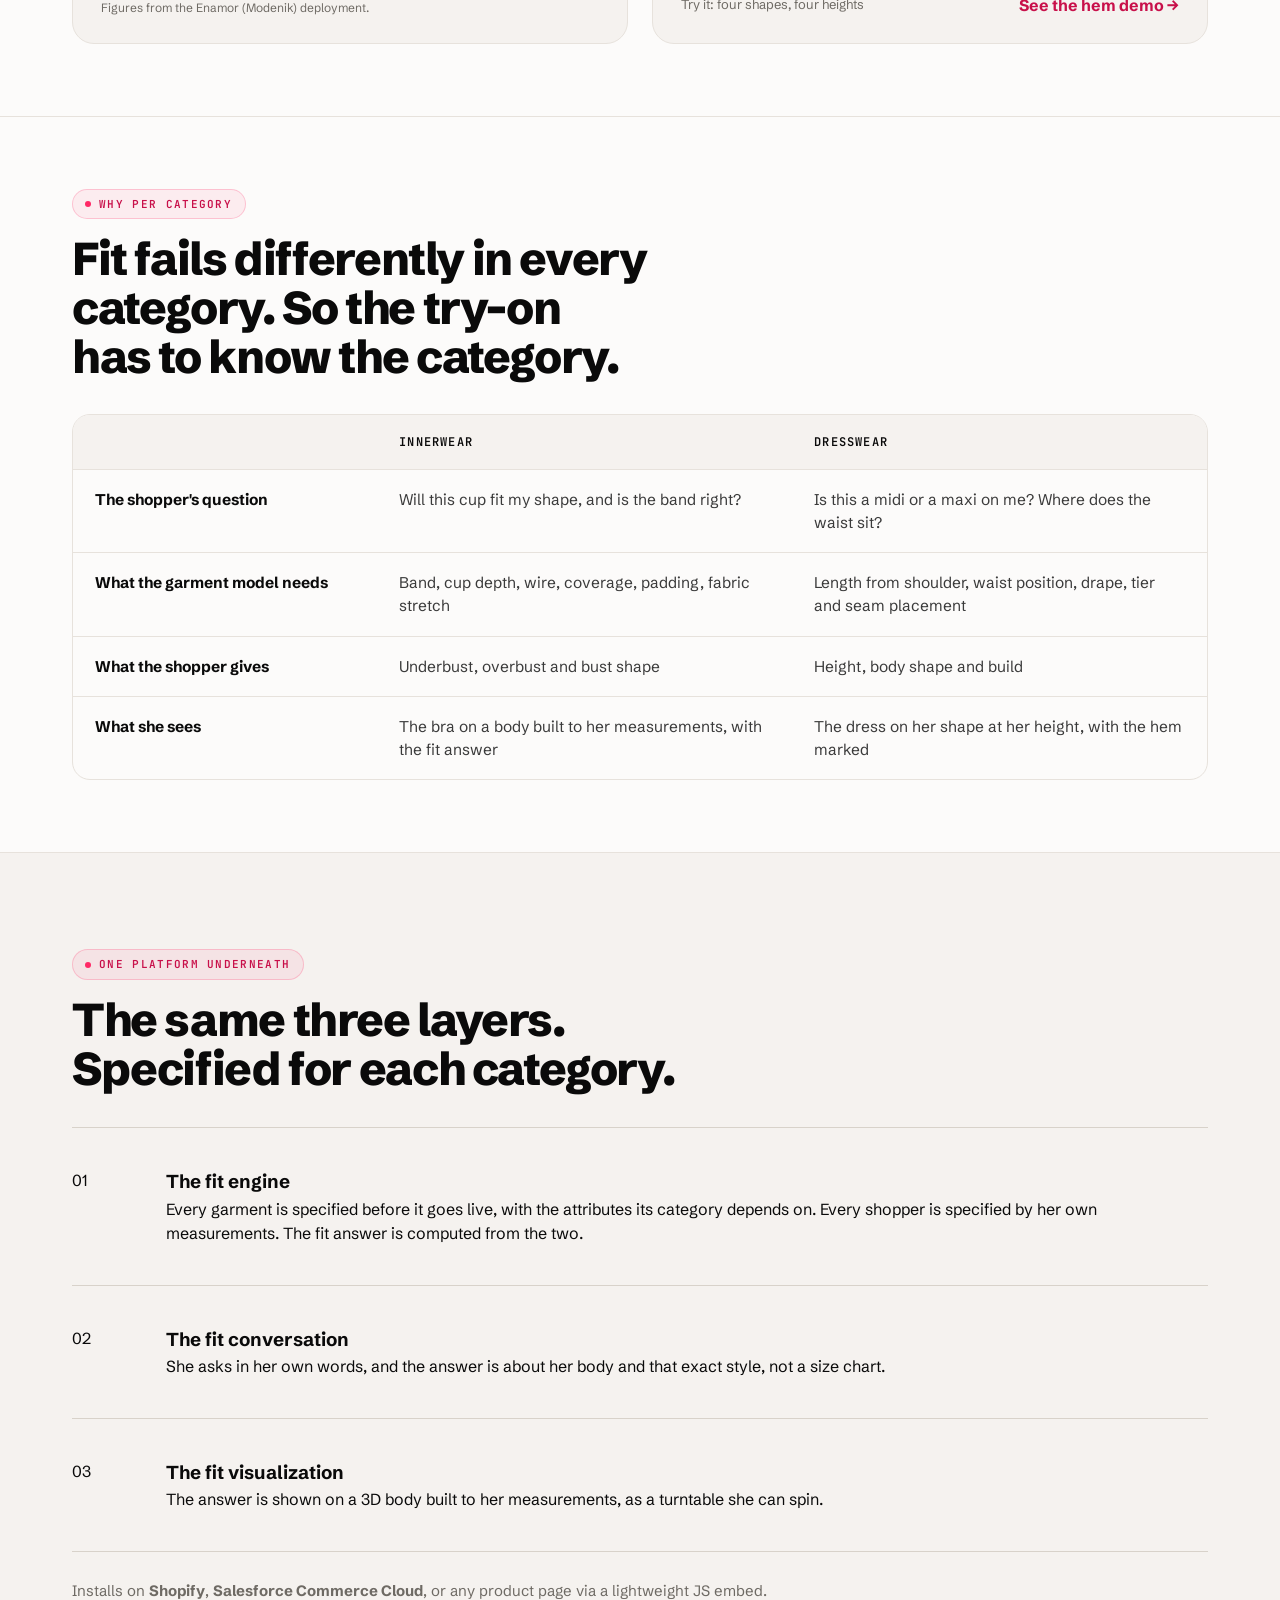
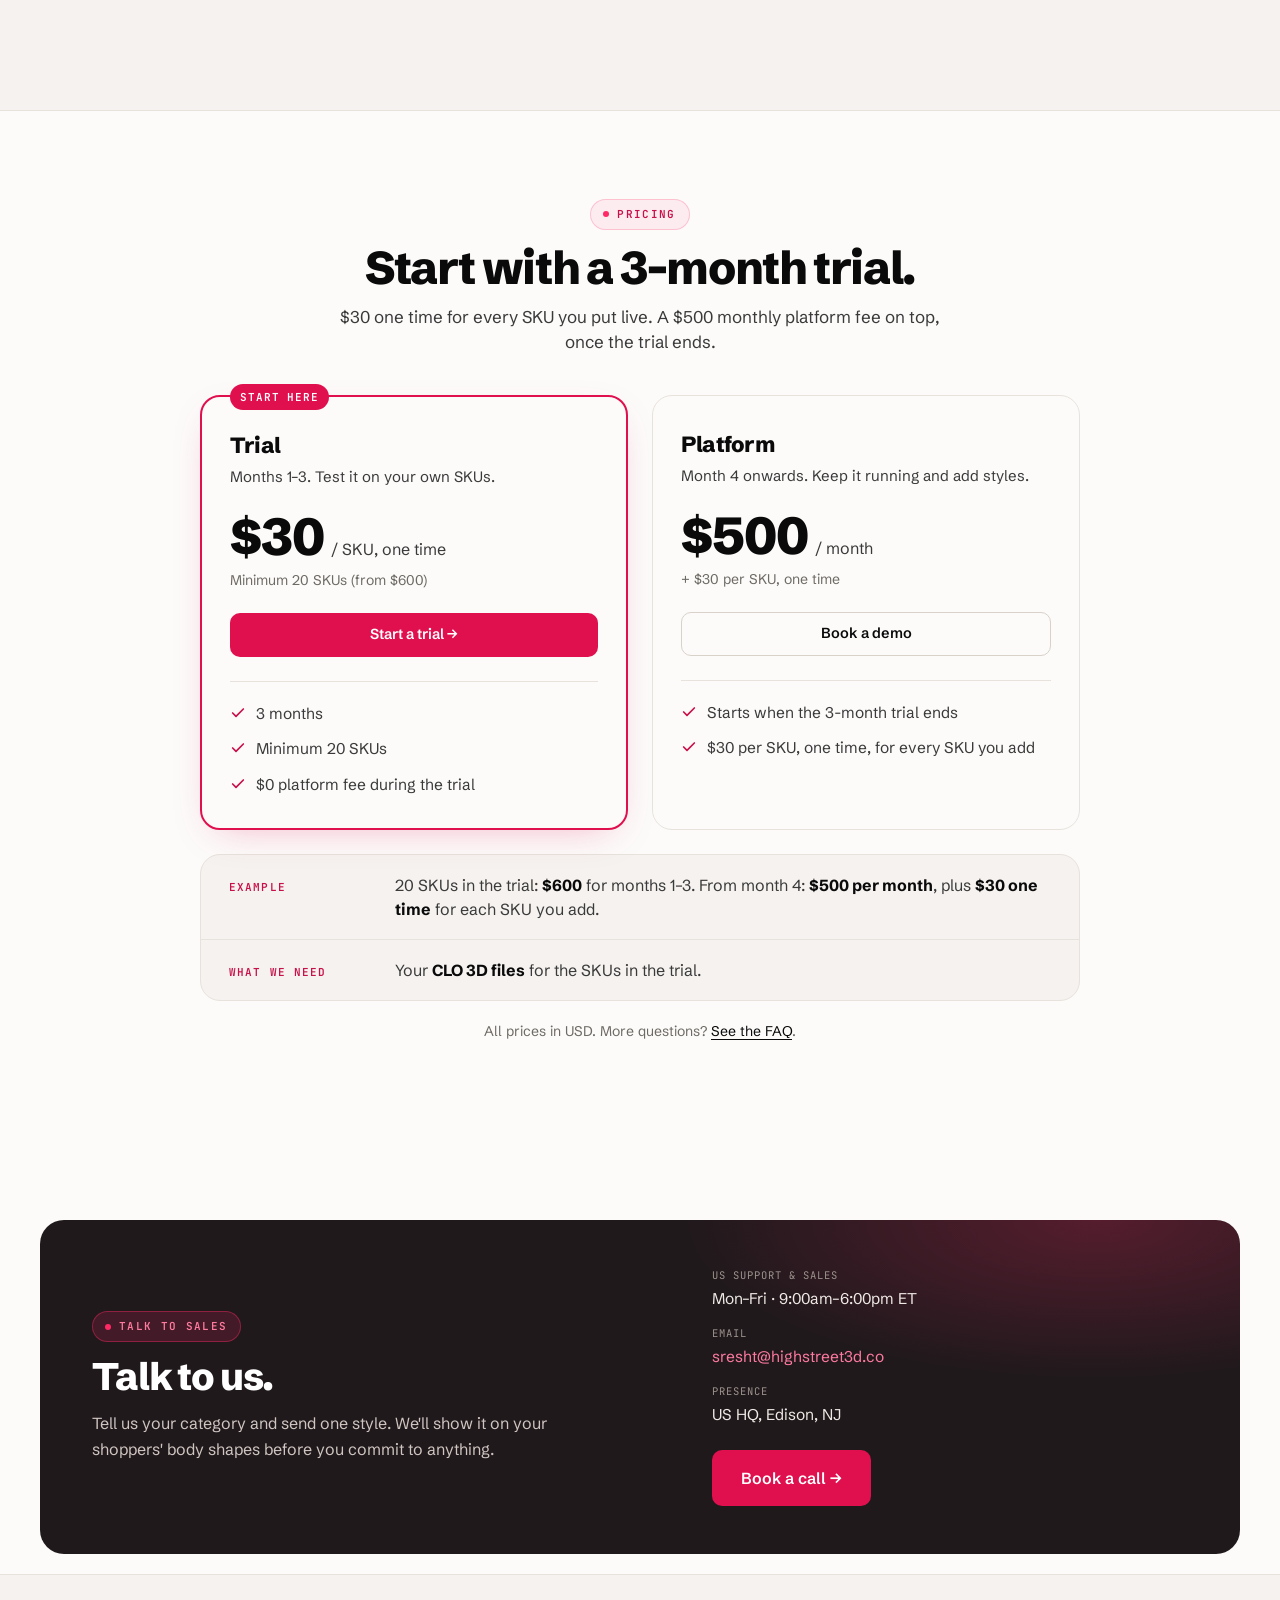
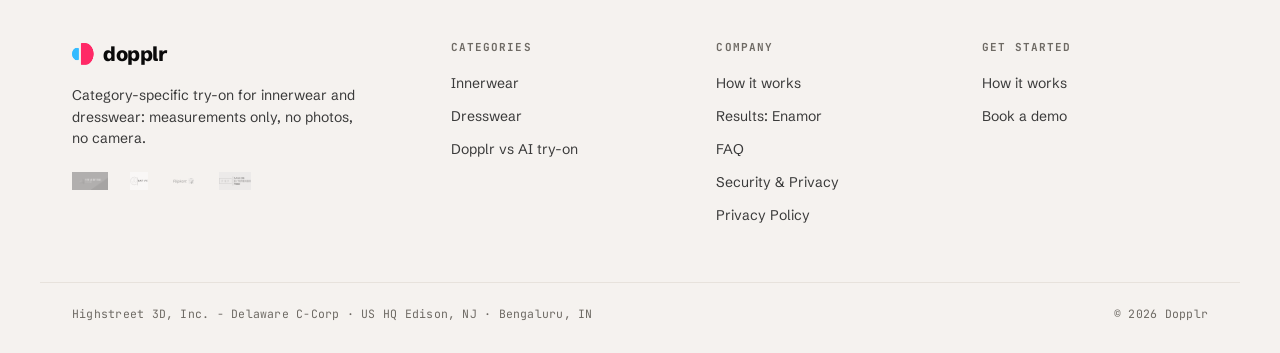
==== commit 6e203c43: "Pricing: $500/month platform fee applies after the trial, on top of $30 per SKU Co-Authored-By: Clau" ====
--- a/index.html
+++ b/index.html
@@ -14,7 +14,7 @@
 <meta property="og:image" content="https://dopplr.info/public/assets/og/dopplr-og.png" />
 <meta name="twitter:card" content="summary_large_image" />
 <script type="application/ld+json">
-{"@context": "https://schema.org", "@graph": [{"@type": "Organization", "@id": "https://dopplr.info/#org", "name": "Dopplr", "legalName": "Highstreet 3D, Inc.", "url": "https://dopplr.info/", "logo": "https://dopplr.info/public/assets/logos/dopplr-mark.png", "email": "sresht@highstreet3d.co"}, {"@type": "WebSite", "@id": "https://dopplr.info/#website", "url": "https://dopplr.info/", "name": "Dopplr", "publisher": {"@id": "https://dopplr.info/#org"}}, {"@type": "SoftwareApplication", "@id": "https://dopplr.info/#software", "name": "Dopplr", "applicationCategory": "BusinessApplication", "operatingSystem": "Web (Shopify app, Salesforce Commerce Cloud, JS embed)", "publisher": {"@id": "https://dopplr.info/#org"}, "url": "https://dopplr.info/", "description": "Shows each shopper how a specific bra or dress fits her own body shape and size on the product page, from a few measurements, with no photos or camera.", "offers": [{"@type": "Offer", "name": "Trial", "price": "30", "priceCurrency": "USD", "description": "One-time fee per SKU, minimum 20 SKUs, 3-month trial, no platform fee"}, {"@type": "Offer", "name": "Platform", "price": "500", "priceCurrency": "USD", "description": "Monthly platform fee after the 3-month trial"}]}]}
+{"@context": "https://schema.org", "@graph": [{"@type": "Organization", "@id": "https://dopplr.info/#org", "name": "Dopplr", "legalName": "Highstreet 3D, Inc.", "url": "https://dopplr.info/", "logo": "https://dopplr.info/public/assets/logos/dopplr-mark.png", "email": "sresht@highstreet3d.co"}, {"@type": "WebSite", "@id": "https://dopplr.info/#website", "url": "https://dopplr.info/", "name": "Dopplr", "publisher": {"@id": "https://dopplr.info/#org"}}, {"@type": "SoftwareApplication", "@id": "https://dopplr.info/#software", "name": "Dopplr", "applicationCategory": "BusinessApplication", "operatingSystem": "Web (Shopify app, Salesforce Commerce Cloud, JS embed)", "publisher": {"@id": "https://dopplr.info/#org"}, "url": "https://dopplr.info/", "description": "Shows each shopper how a specific bra or dress fits her own body shape and size on the product page, from a few measurements, with no photos or camera.", "offers": [{"@type": "Offer", "name": "Trial", "price": "30", "priceCurrency": "USD", "description": "One-time fee per SKU, minimum 20 SKUs, 3-month trial, no platform fee"}, {"@type": "Offer", "name": "Platform", "price": "500", "priceCurrency": "USD", "description": "Monthly platform fee after the 3-month trial, on top of $30 per SKU one time"}]}]}
 </script>
 <link rel="icon" href="public/assets/logos/dopplr-mark.png" />
 <link rel="preconnect" href="https://fonts.googleapis.com" />
@@ -877,7 +877,7 @@
       <div class="pr-head">
         <span class="eyebrow">Pricing</span>
         <h2>Start with a 3-month trial.</h2>
-        <p>A one-time fee per SKU to try it on your own styles. A monthly platform fee only once the trial ends.</p>
+        <p>$30 one time for every SKU you put live. A $500 monthly platform fee on top, once the trial ends.</p>
       </div>
       <div class="plans">
         <article class="plan plan--featured">
@@ -895,18 +895,18 @@
         </article>
         <article class="plan">
           <h3 class="plan-name">Platform</h3>
-          <p class="plan-for">Month 4 onwards. Keep it running.</p>
+          <p class="plan-for">Month 4 onwards. Keep it running and add styles.</p>
           <div class="plan-price"><span class="amt">$500</span><span class="per">/ month</span></div>
-          <p class="plan-note">Platform fee, starts after the trial</p>
+          <p class="plan-note">+ $30 per SKU, one time</p>
           <a class="btn btn-ghost" href="https://calendar.app.google/67bdHT71dR5V6fka7" target="_blank" rel="noopener">Book a demo</a>
           <ul class="plan-list">
             <li><svg class="ic" width="16" height="16" viewBox="0 0 24 24" fill="none" stroke="currentColor" stroke-width="2.5" stroke-linecap="round" stroke-linejoin="round" aria-hidden="true"><path d="M20 6 9 17l-5-5"/></svg>Starts when the 3-month trial ends</li>
-            <li><svg class="ic" width="16" height="16" viewBox="0 0 24 24" fill="none" stroke="currentColor" stroke-width="2.5" stroke-linecap="round" stroke-linejoin="round" aria-hidden="true"><path d="M20 6 9 17l-5-5"/></svg>One monthly fee</li>
+            <li><svg class="ic" width="16" height="16" viewBox="0 0 24 24" fill="none" stroke="currentColor" stroke-width="2.5" stroke-linecap="round" stroke-linejoin="round" aria-hidden="true"><path d="M20 6 9 17l-5-5"/></svg>$30 per SKU, one time, for every SKU you add</li>
           </ul>
         </article>
       </div>
       <div class="pr-rows">
-        <div class="pr-row"><span class="k">Example</span><p>20 SKUs: <b>$600 one time</b> for months 1–3, then <b>$500 per month</b>.</p></div>
+        <div class="pr-row"><span class="k">Example</span><p>20 SKUs in the trial: <b>$600</b> for months 1–3. From month 4: <b>$500 per month</b>, plus <b>$30 one time</b> for each SKU you add.</p></div>
         <div class="pr-row"><span class="k">What we need</span><p>Your <b>CLO 3D files</b> for the SKUs in the trial.</p></div>
       </div>
       <p class="pr-foot">All prices in USD. More questions? <a href="faq.html">See the FAQ</a>.</p>
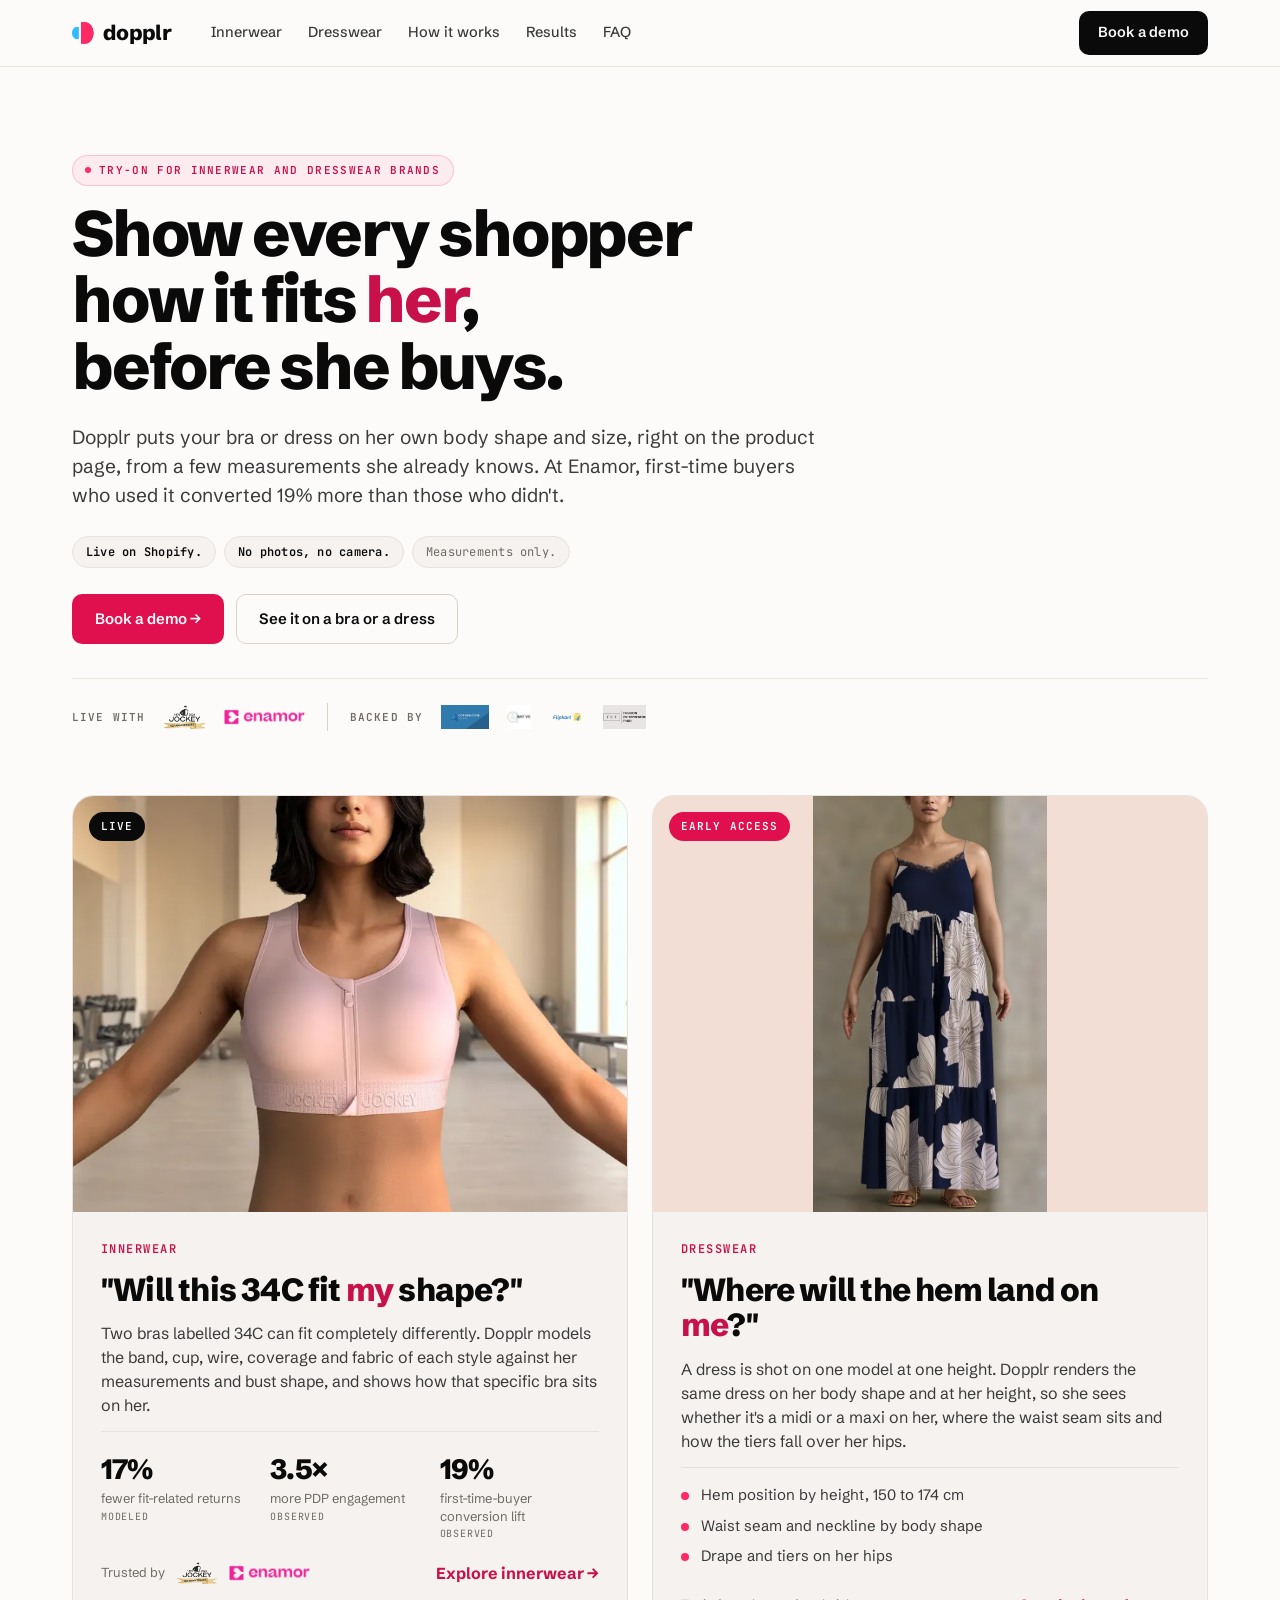
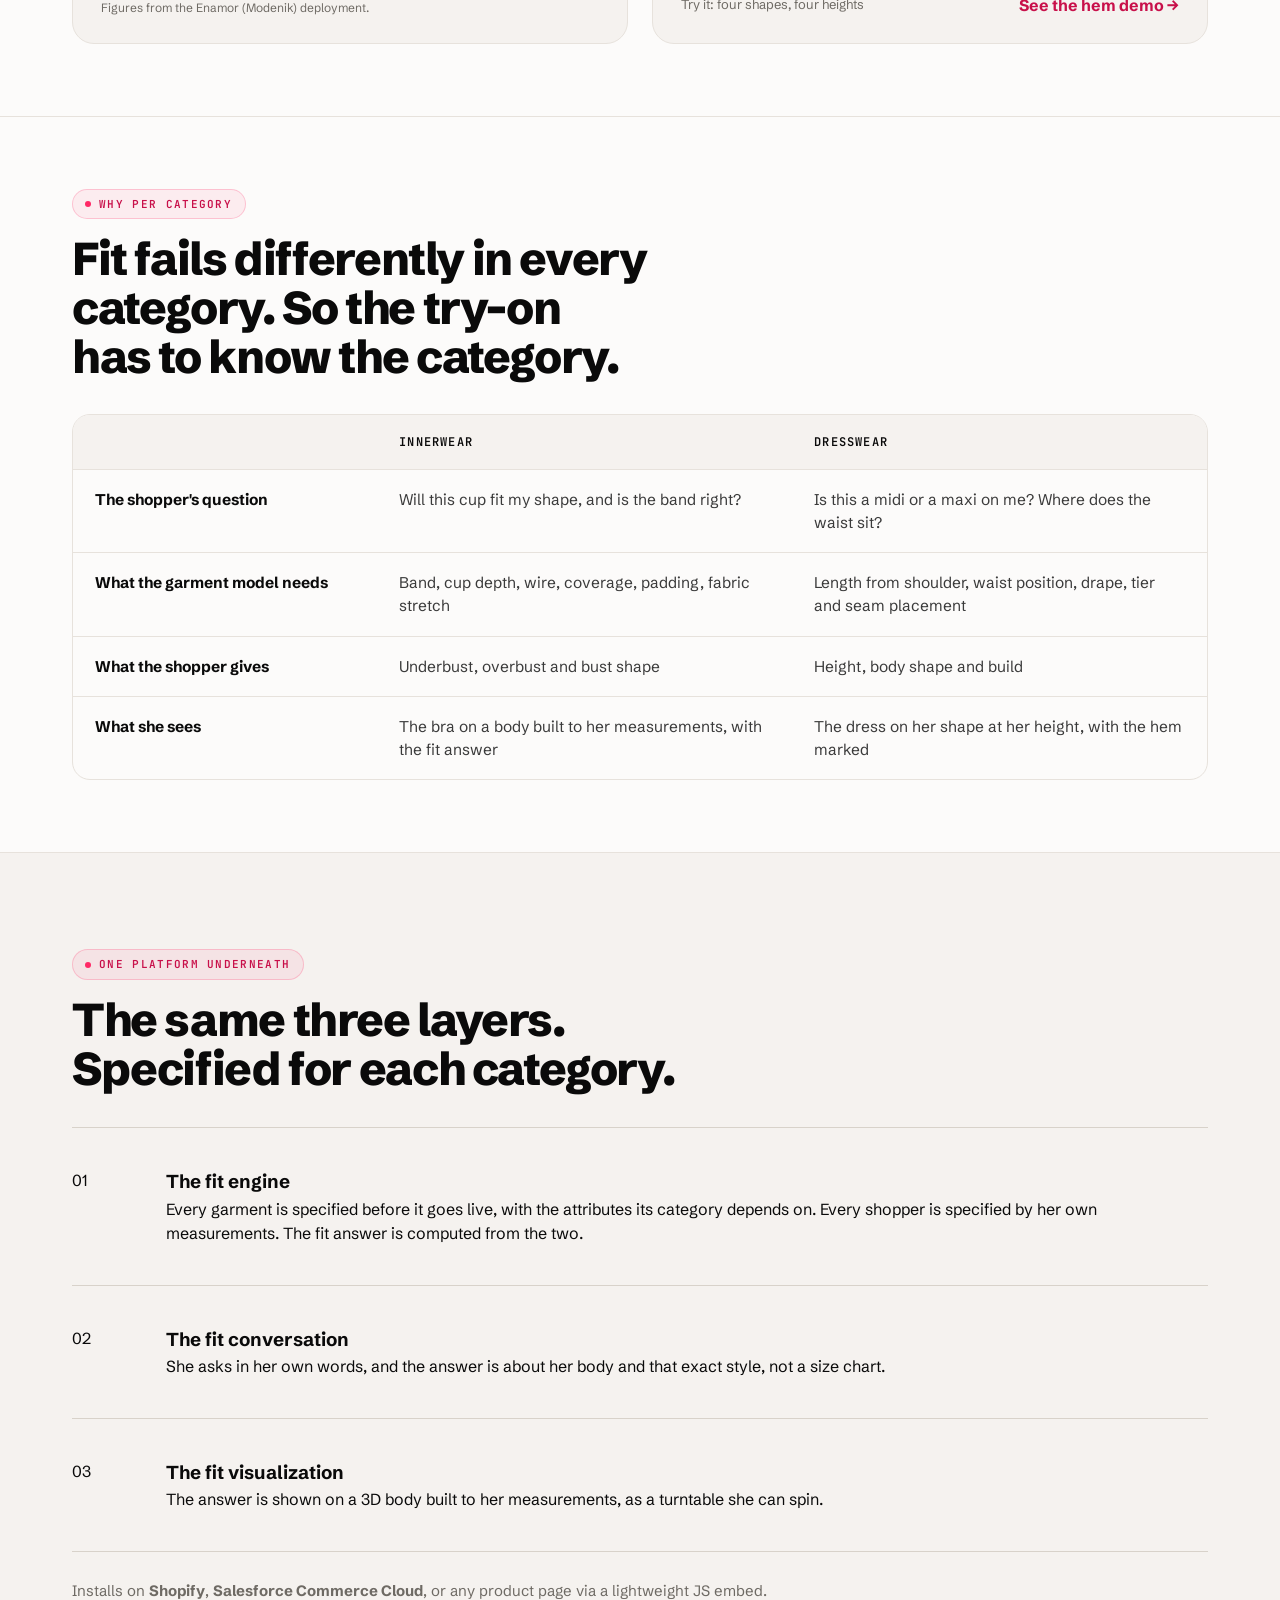
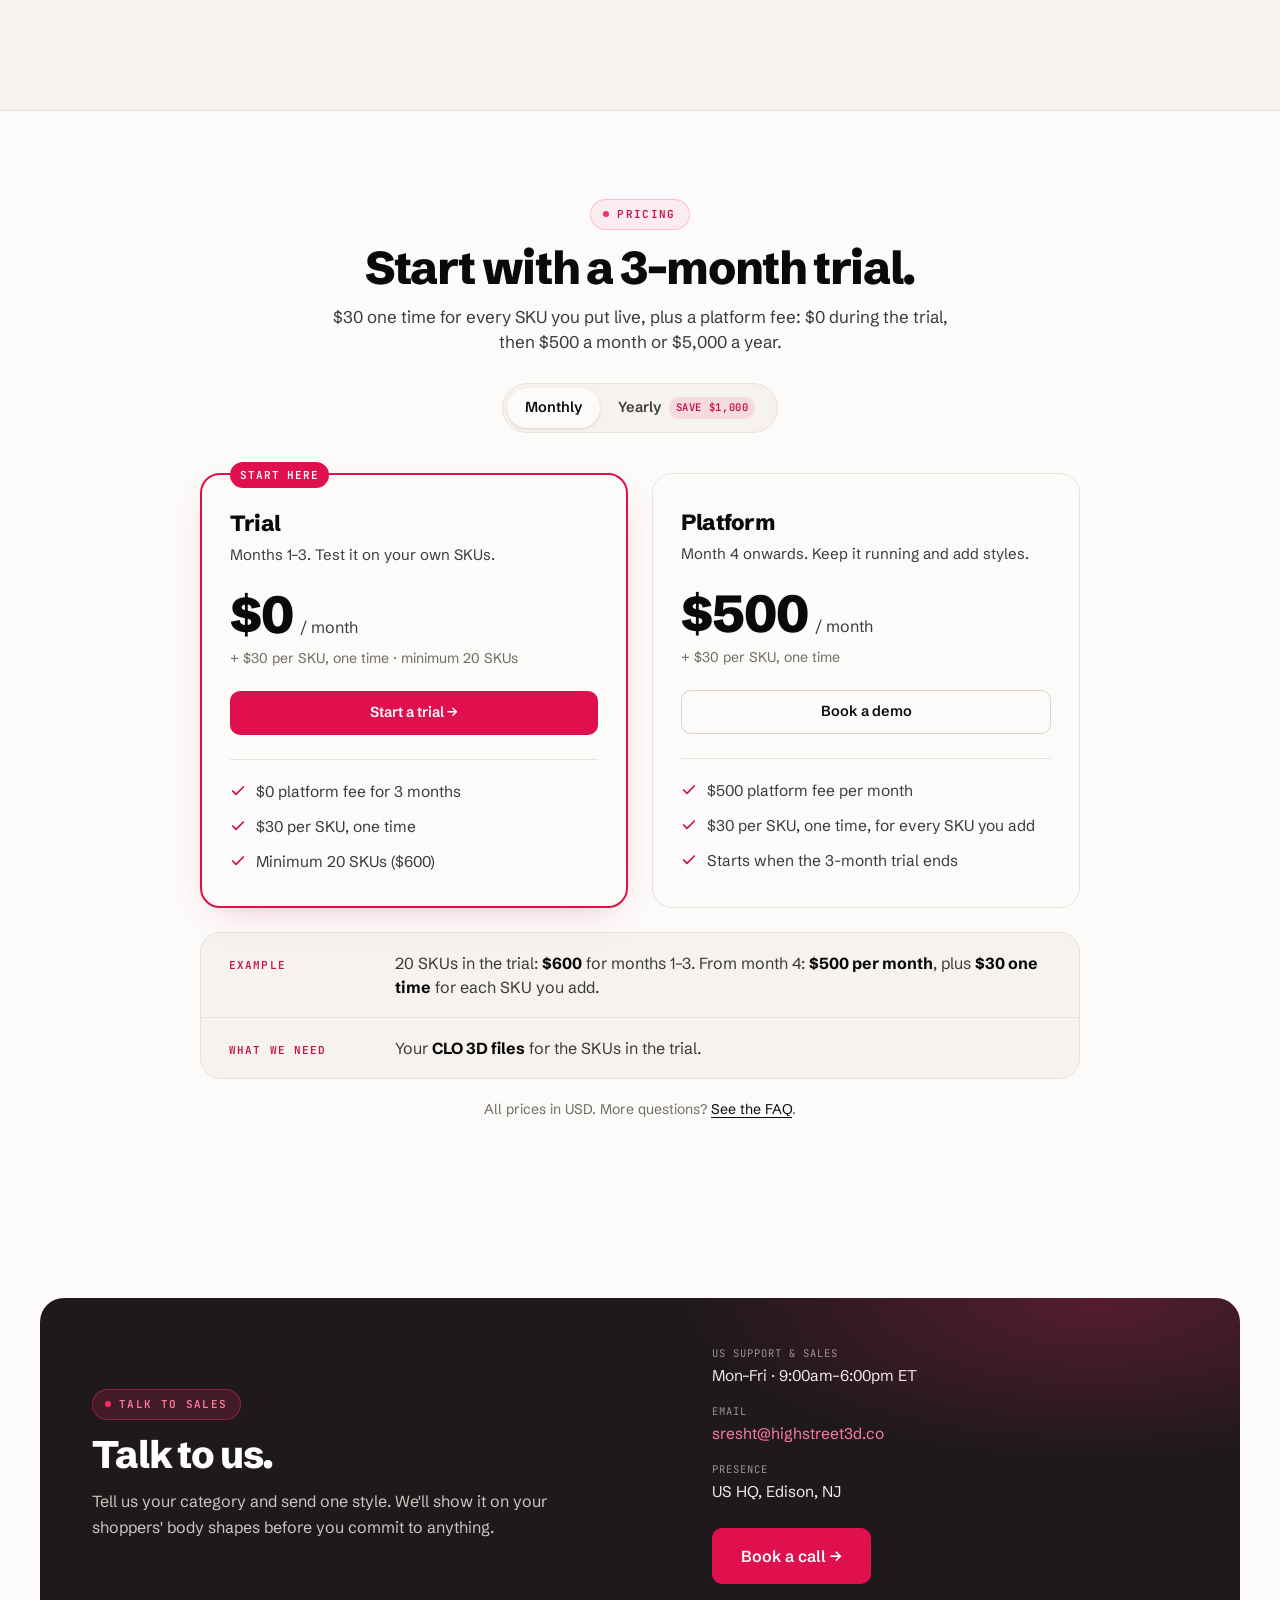
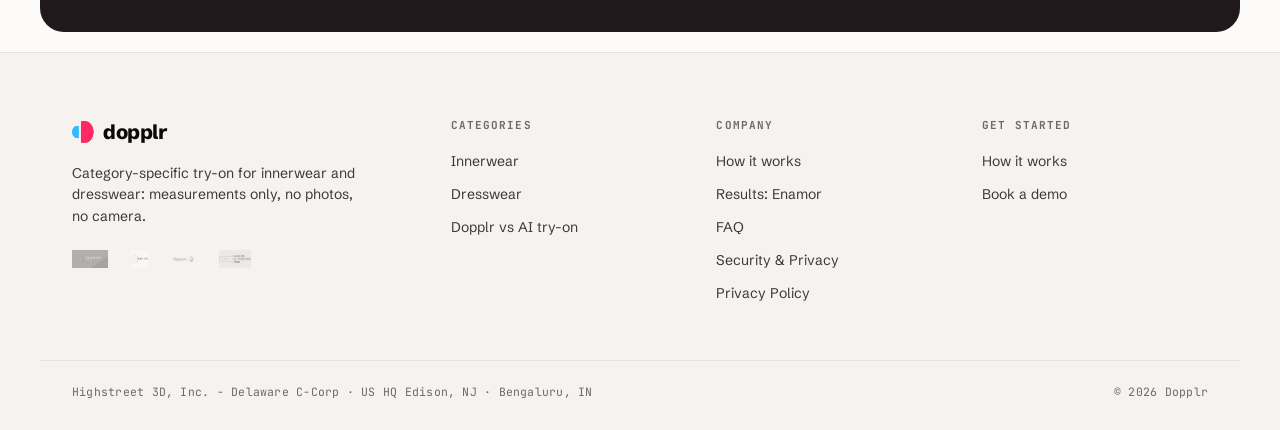
==== commit 2f3d32f0: "Pricing: trial shown as $0 platform fee + $30/SKU; monthly/yearly toggle ($500/mo or $5,000/yr) Co-A" ====
--- a/index.html
+++ b/index.html
@@ -14,7 +14,7 @@
 <meta property="og:image" content="https://dopplr.info/public/assets/og/dopplr-og.png" />
 <meta name="twitter:card" content="summary_large_image" />
 <script type="application/ld+json">
-{"@context": "https://schema.org", "@graph": [{"@type": "Organization", "@id": "https://dopplr.info/#org", "name": "Dopplr", "legalName": "Highstreet 3D, Inc.", "url": "https://dopplr.info/", "logo": "https://dopplr.info/public/assets/logos/dopplr-mark.png", "email": "sresht@highstreet3d.co"}, {"@type": "WebSite", "@id": "https://dopplr.info/#website", "url": "https://dopplr.info/", "name": "Dopplr", "publisher": {"@id": "https://dopplr.info/#org"}}, {"@type": "SoftwareApplication", "@id": "https://dopplr.info/#software", "name": "Dopplr", "applicationCategory": "BusinessApplication", "operatingSystem": "Web (Shopify app, Salesforce Commerce Cloud, JS embed)", "publisher": {"@id": "https://dopplr.info/#org"}, "url": "https://dopplr.info/", "description": "Shows each shopper how a specific bra or dress fits her own body shape and size on the product page, from a few measurements, with no photos or camera.", "offers": [{"@type": "Offer", "name": "Trial", "price": "30", "priceCurrency": "USD", "description": "One-time fee per SKU, minimum 20 SKUs, 3-month trial, no platform fee"}, {"@type": "Offer", "name": "Platform", "price": "500", "priceCurrency": "USD", "description": "Monthly platform fee after the 3-month trial, on top of $30 per SKU one time"}]}]}
+{"@context": "https://schema.org", "@graph": [{"@type": "Organization", "@id": "https://dopplr.info/#org", "name": "Dopplr", "legalName": "Highstreet 3D, Inc.", "url": "https://dopplr.info/", "logo": "https://dopplr.info/public/assets/logos/dopplr-mark.png", "email": "sresht@highstreet3d.co"}, {"@type": "WebSite", "@id": "https://dopplr.info/#website", "url": "https://dopplr.info/", "name": "Dopplr", "publisher": {"@id": "https://dopplr.info/#org"}}, {"@type": "SoftwareApplication", "@id": "https://dopplr.info/#software", "name": "Dopplr", "applicationCategory": "BusinessApplication", "operatingSystem": "Web (Shopify app, Salesforce Commerce Cloud, JS embed)", "publisher": {"@id": "https://dopplr.info/#org"}, "url": "https://dopplr.info/", "description": "Shows each shopper how a specific bra or dress fits her own body shape and size on the product page, from a few measurements, with no photos or camera.", "offers": [{"@type": "Offer", "name": "Trial", "price": "30", "priceCurrency": "USD", "description": "One-time fee per SKU, minimum 20 SKUs, 3-month trial, no platform fee"}, {"@type": "Offer", "name": "Platform (yearly)", "price": "5000", "priceCurrency": "USD", "description": "Yearly platform fee after the 3-month trial, on top of $30 per SKU one time"}, {"@type": "Offer", "name": "Platform", "price": "500", "priceCurrency": "USD", "description": "Monthly platform fee after the 3-month trial, on top of $30 per SKU one time"}]}]}
 </script>
 <link rel="icon" href="public/assets/logos/dopplr-mark.png" />
 <link rel="preconnect" href="https://fonts.googleapis.com" />
@@ -691,6 +691,11 @@
   .pr-head{text-align:center;max-width:640px;margin:0 auto}
   .pr-head h2{font-size:clamp(30px,4vw,46px);line-height:1.05;letter-spacing:-.03em;font-weight:800;margin:14px 0 12px}
   .pr-head p{color:var(--ink-2);font-size:17px}
+  .billing{display:flex;width:max-content;margin:28px auto 0;padding:4px;border:1px solid var(--line);border-radius:999px;background:var(--bg-alt)}
+  .bill-opt{font:inherit;font-size:14.5px;font-weight:600;color:var(--ink-2);background:transparent;border:0;border-radius:999px;padding:9px 18px;cursor:pointer;display:flex;align-items:center;gap:8px}
+  .bill-opt.is-on{background:var(--bg);color:var(--ink);box-shadow:0 1px 3px rgba(0,0,0,.12)}
+  .bill-opt:focus-visible{outline:2px solid var(--accent-btn,#E0104F);outline-offset:2px}
+  .bill-opt .save{font-family:var(--mono);font-size:10.5px;font-weight:600;letter-spacing:.06em;text-transform:uppercase;color:var(--accent-text,#C8104A);background:color-mix(in srgb,var(--accent) 12%,transparent);padding:3px 7px;border-radius:999px}
   .plans{display:grid;grid-template-columns:repeat(2,minmax(0,1fr));gap:24px;margin:40px auto 0;max-width:880px}
   .plan{position:relative;border:1px solid var(--line);border-radius:20px;padding:32px 28px;background:var(--bg);display:flex;flex-direction:column}
   .plan--featured{border:2px solid var(--accent-btn,#E0104F);box-shadow:0 12px 40px -18px rgba(224,16,79,.35)}
@@ -877,36 +882,41 @@
       <div class="pr-head">
         <span class="eyebrow">Pricing</span>
         <h2>Start with a 3-month trial.</h2>
-        <p>$30 one time for every SKU you put live. A $500 monthly platform fee on top, once the trial ends.</p>
+        <p>$30 one time for every SKU you put live, plus a platform fee: $0 during the trial, then $500 a month or $5,000 a year.</p>
+      </div>
+      <div class="billing" role="group" aria-label="Billing period">
+        <button type="button" class="bill-opt is-on" data-bill="m" aria-pressed="true">Monthly</button>
+        <button type="button" class="bill-opt" data-bill="y" aria-pressed="false">Yearly <span class="save">Save $1,000</span></button>
       </div>
       <div class="plans">
         <article class="plan plan--featured">
           <span class="plan-badge">Start here</span>
           <h3 class="plan-name">Trial</h3>
           <p class="plan-for">Months 1–3. Test it on your own SKUs.</p>
-          <div class="plan-price"><span class="amt">$30</span><span class="per">/ SKU, one time</span></div>
-          <p class="plan-note">Minimum 20 SKUs (from $600)</p>
+          <div class="plan-price"><span class="amt">$0</span><span class="per" data-m="/ month" data-y="for 3 months">/ month</span></div>
+          <p class="plan-note">+ $30 per SKU, one time · minimum 20 SKUs</p>
           <a class="btn btn-accent" href="https://calendar.app.google/67bdHT71dR5V6fka7" target="_blank" rel="noopener">Start a trial →</a>
           <ul class="plan-list">
-            <li><svg class="ic" width="16" height="16" viewBox="0 0 24 24" fill="none" stroke="currentColor" stroke-width="2.5" stroke-linecap="round" stroke-linejoin="round" aria-hidden="true"><path d="M20 6 9 17l-5-5"/></svg>3 months</li>
-            <li><svg class="ic" width="16" height="16" viewBox="0 0 24 24" fill="none" stroke="currentColor" stroke-width="2.5" stroke-linecap="round" stroke-linejoin="round" aria-hidden="true"><path d="M20 6 9 17l-5-5"/></svg>Minimum 20 SKUs</li>
-            <li><svg class="ic" width="16" height="16" viewBox="0 0 24 24" fill="none" stroke="currentColor" stroke-width="2.5" stroke-linecap="round" stroke-linejoin="round" aria-hidden="true"><path d="M20 6 9 17l-5-5"/></svg>$0 platform fee during the trial</li>
+            <li><svg class="ic" width="16" height="16" viewBox="0 0 24 24" fill="none" stroke="currentColor" stroke-width="2.5" stroke-linecap="round" stroke-linejoin="round" aria-hidden="true"><path d="M20 6 9 17l-5-5"/></svg>$0 platform fee for 3 months</li>
+            <li><svg class="ic" width="16" height="16" viewBox="0 0 24 24" fill="none" stroke="currentColor" stroke-width="2.5" stroke-linecap="round" stroke-linejoin="round" aria-hidden="true"><path d="M20 6 9 17l-5-5"/></svg>$30 per SKU, one time</li>
+            <li><svg class="ic" width="16" height="16" viewBox="0 0 24 24" fill="none" stroke="currentColor" stroke-width="2.5" stroke-linecap="round" stroke-linejoin="round" aria-hidden="true"><path d="M20 6 9 17l-5-5"/></svg>Minimum 20 SKUs ($600)</li>
           </ul>
         </article>
         <article class="plan">
           <h3 class="plan-name">Platform</h3>
           <p class="plan-for">Month 4 onwards. Keep it running and add styles.</p>
-          <div class="plan-price"><span class="amt">$500</span><span class="per">/ month</span></div>
+          <div class="plan-price"><span class="amt" data-m="$500" data-y="$5,000">$500</span><span class="per" data-m="/ month" data-y="/ year">/ month</span></div>
           <p class="plan-note">+ $30 per SKU, one time</p>
           <a class="btn btn-ghost" href="https://calendar.app.google/67bdHT71dR5V6fka7" target="_blank" rel="noopener">Book a demo</a>
           <ul class="plan-list">
+            <li><svg class="ic" width="16" height="16" viewBox="0 0 24 24" fill="none" stroke="currentColor" stroke-width="2.5" stroke-linecap="round" stroke-linejoin="round" aria-hidden="true"><path d="M20 6 9 17l-5-5"/></svg><span data-m="$500 platform fee per month" data-y="$5,000 platform fee per year">$500 platform fee per month</span></li>
+            <li><svg class="ic" width="16" height="16" viewBox="0 0 24 24" fill="none" stroke="currentColor" stroke-width="2.5" stroke-linecap="round" stroke-linejoin="round" aria-hidden="true"><path d="M20 6 9 17l-5-5"/></svg>$30 per SKU, one time, for every SKU you add</li>
             <li><svg class="ic" width="16" height="16" viewBox="0 0 24 24" fill="none" stroke="currentColor" stroke-width="2.5" stroke-linecap="round" stroke-linejoin="round" aria-hidden="true"><path d="M20 6 9 17l-5-5"/></svg>Starts when the 3-month trial ends</li>
-            <li><svg class="ic" width="16" height="16" viewBox="0 0 24 24" fill="none" stroke="currentColor" stroke-width="2.5" stroke-linecap="round" stroke-linejoin="round" aria-hidden="true"><path d="M20 6 9 17l-5-5"/></svg>$30 per SKU, one time, for every SKU you add</li>
           </ul>
         </article>
       </div>
       <div class="pr-rows">
-        <div class="pr-row"><span class="k">Example</span><p>20 SKUs in the trial: <b>$600</b> for months 1–3. From month 4: <b>$500 per month</b>, plus <b>$30 one time</b> for each SKU you add.</p></div>
+        <div class="pr-row"><span class="k">Example</span><p>20 SKUs in the trial: <b>$600</b> for months 1–3. From month 4: <b data-m="$500 per month" data-y="$5,000 per year">$500 per month</b>, plus <b>$30 one time</b> for each SKU you add.</p></div>
         <div class="pr-row"><span class="k">What we need</span><p>Your <b>CLO 3D files</b> for the SKUs in the trial.</p></div>
       </div>
       <p class="pr-foot">All prices in USD. More questions? <a href="faq.html">See the FAQ</a>.</p>
@@ -977,5 +987,16 @@
 })();
 </script>
 <script src="public/js/site.js" defer></script>
+<script>
+(function(){
+  var opts=document.querySelectorAll('.bill-opt');
+  opts.forEach(function(b){ b.addEventListener('click',function(){
+    var k=b.dataset.bill;
+    opts.forEach(function(o){ var on=o===b; o.classList.toggle('is-on',on); o.setAttribute('aria-pressed',on); });
+    document.querySelectorAll('#pricing [data-m]').forEach(function(el){ el.textContent=el.dataset[k]; });
+    try{ window.gtag && window.gtag('event','billing_toggle',{period:k==='y'?'yearly':'monthly'}); }catch(e){}
+  });});
+})();
+</script>
 </body>
 </html>
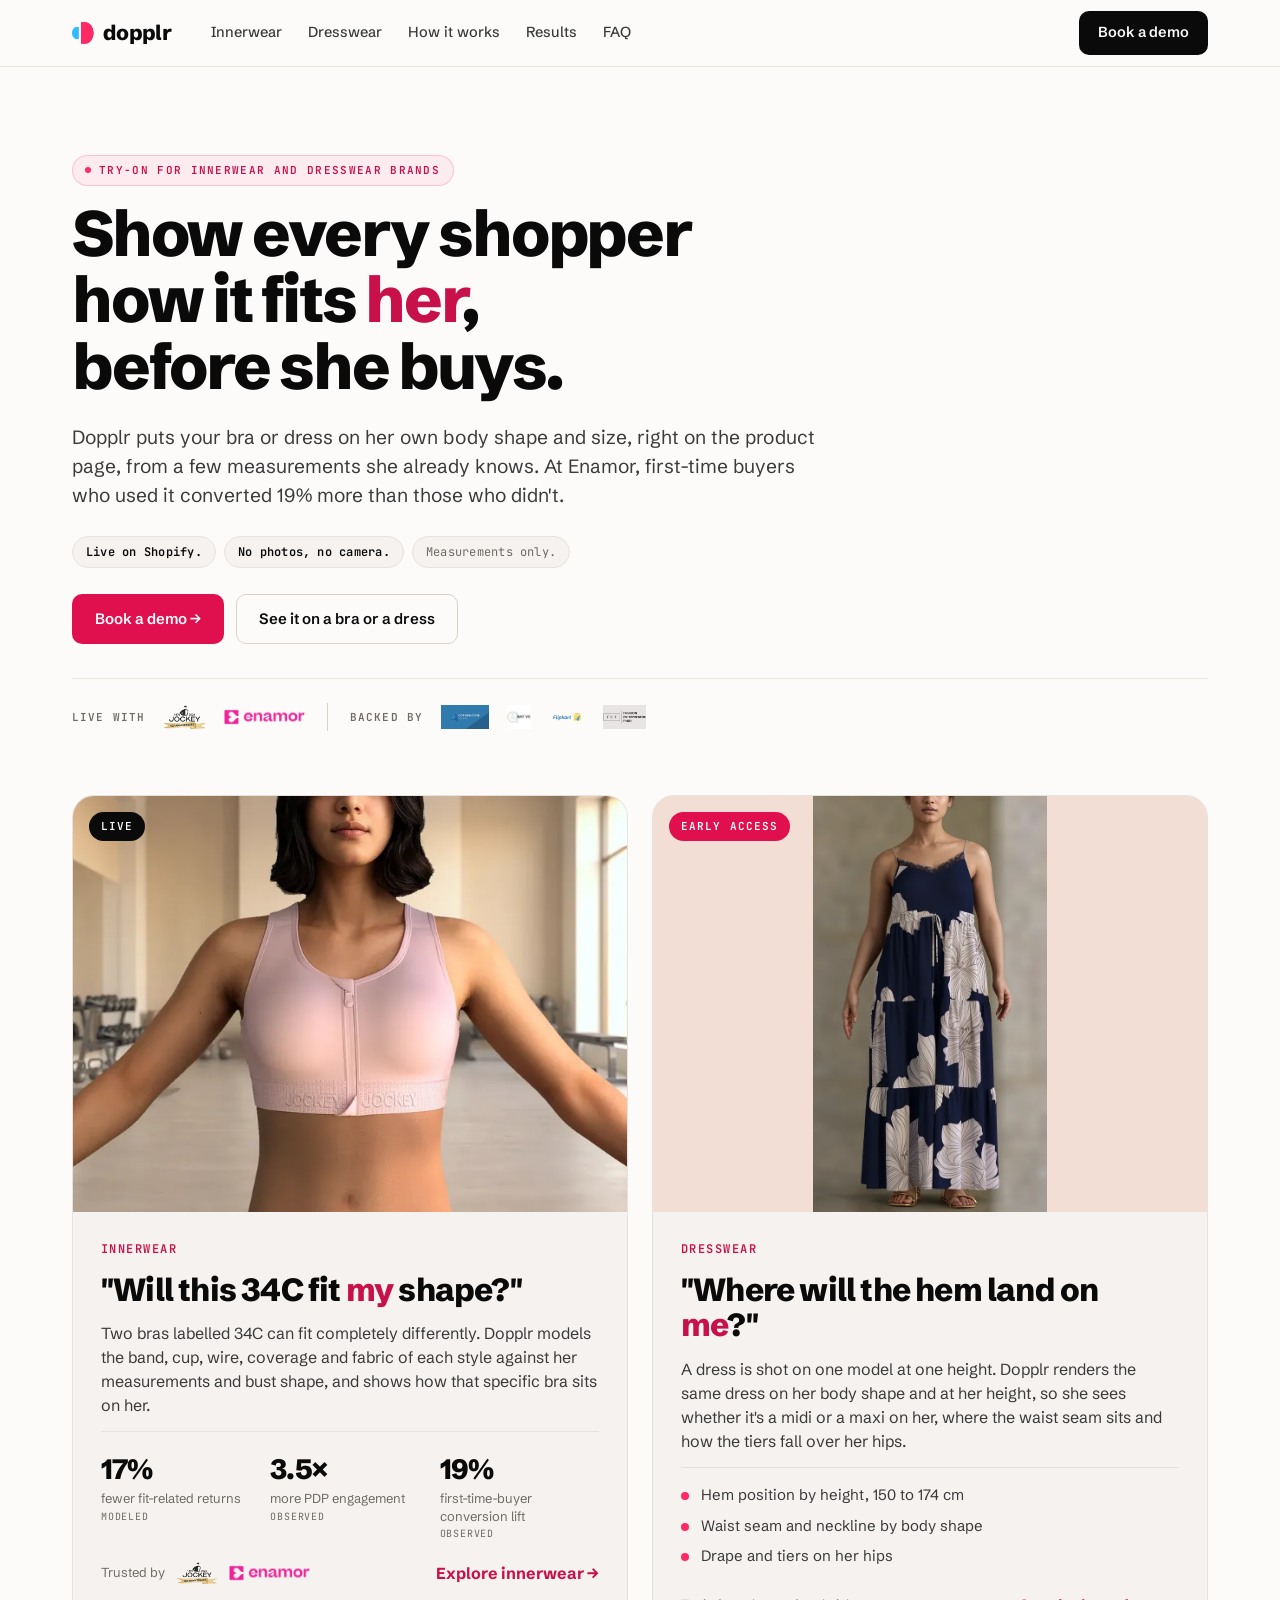
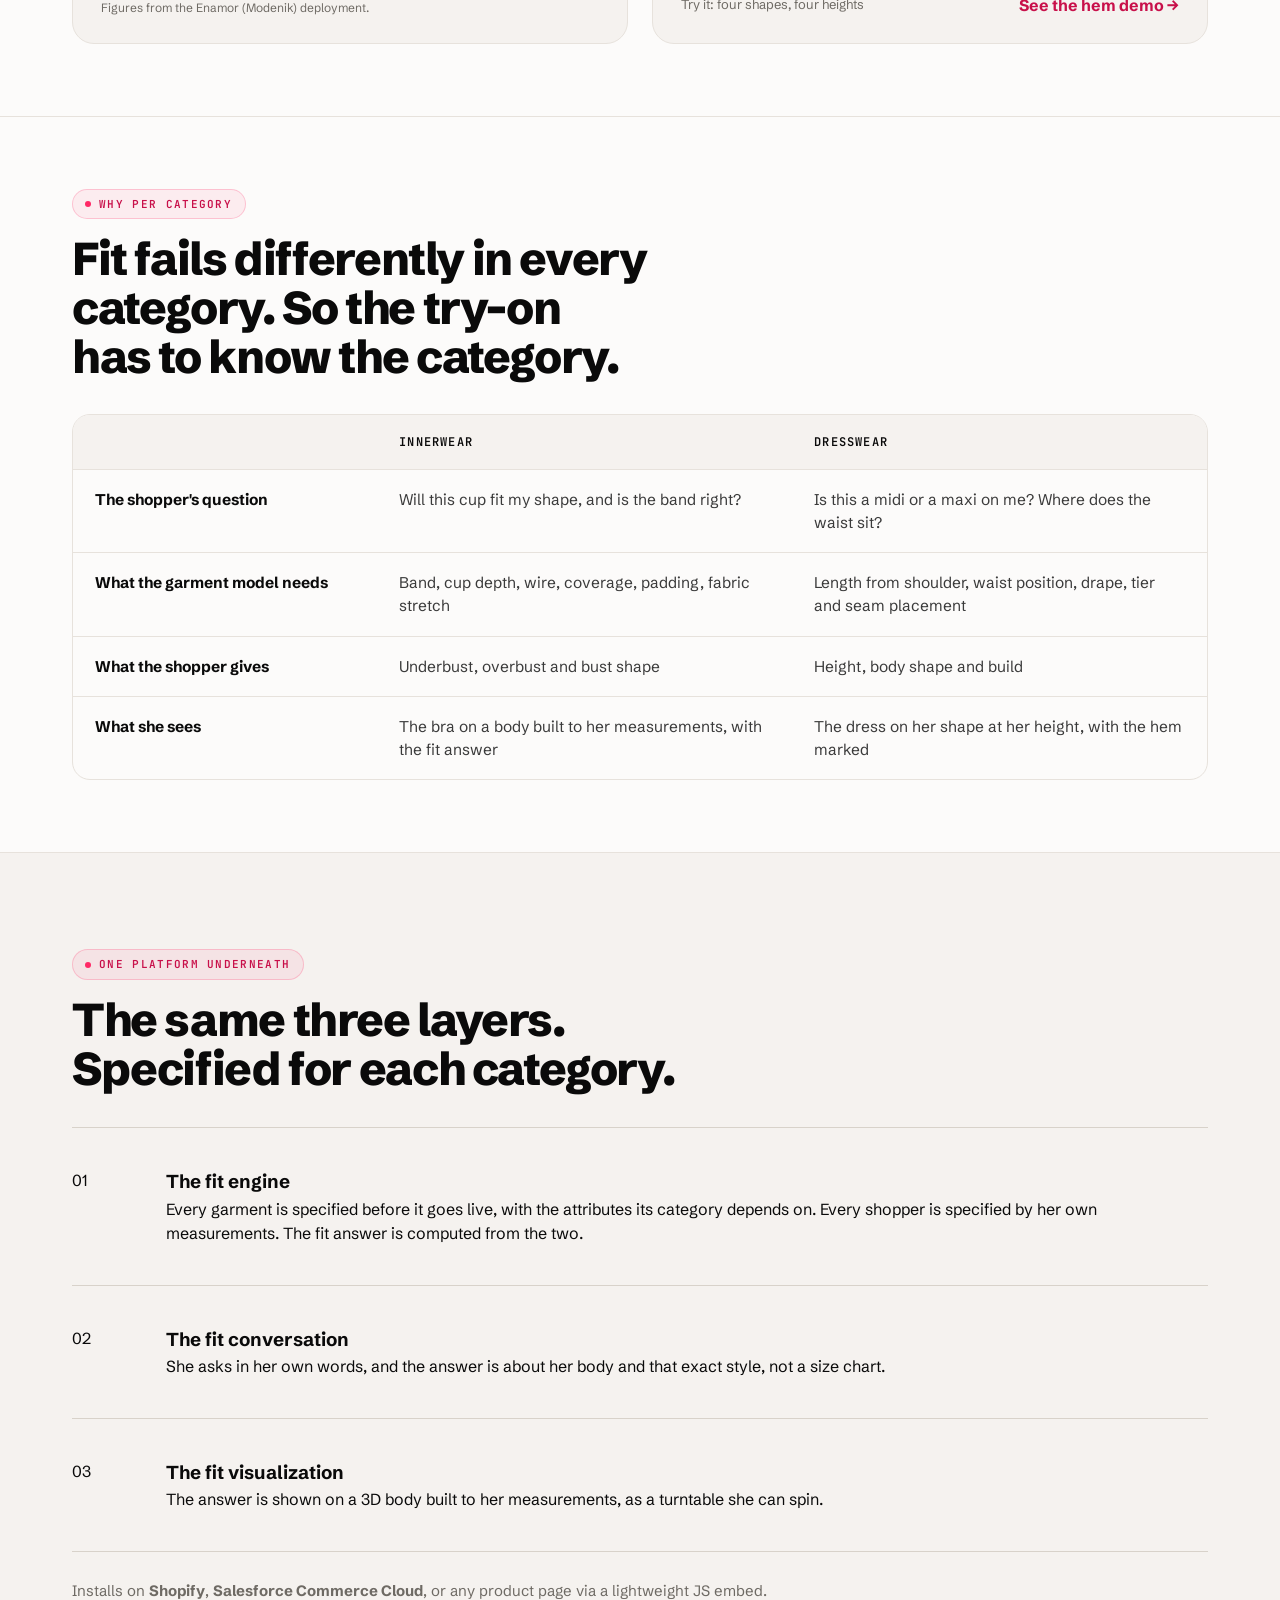
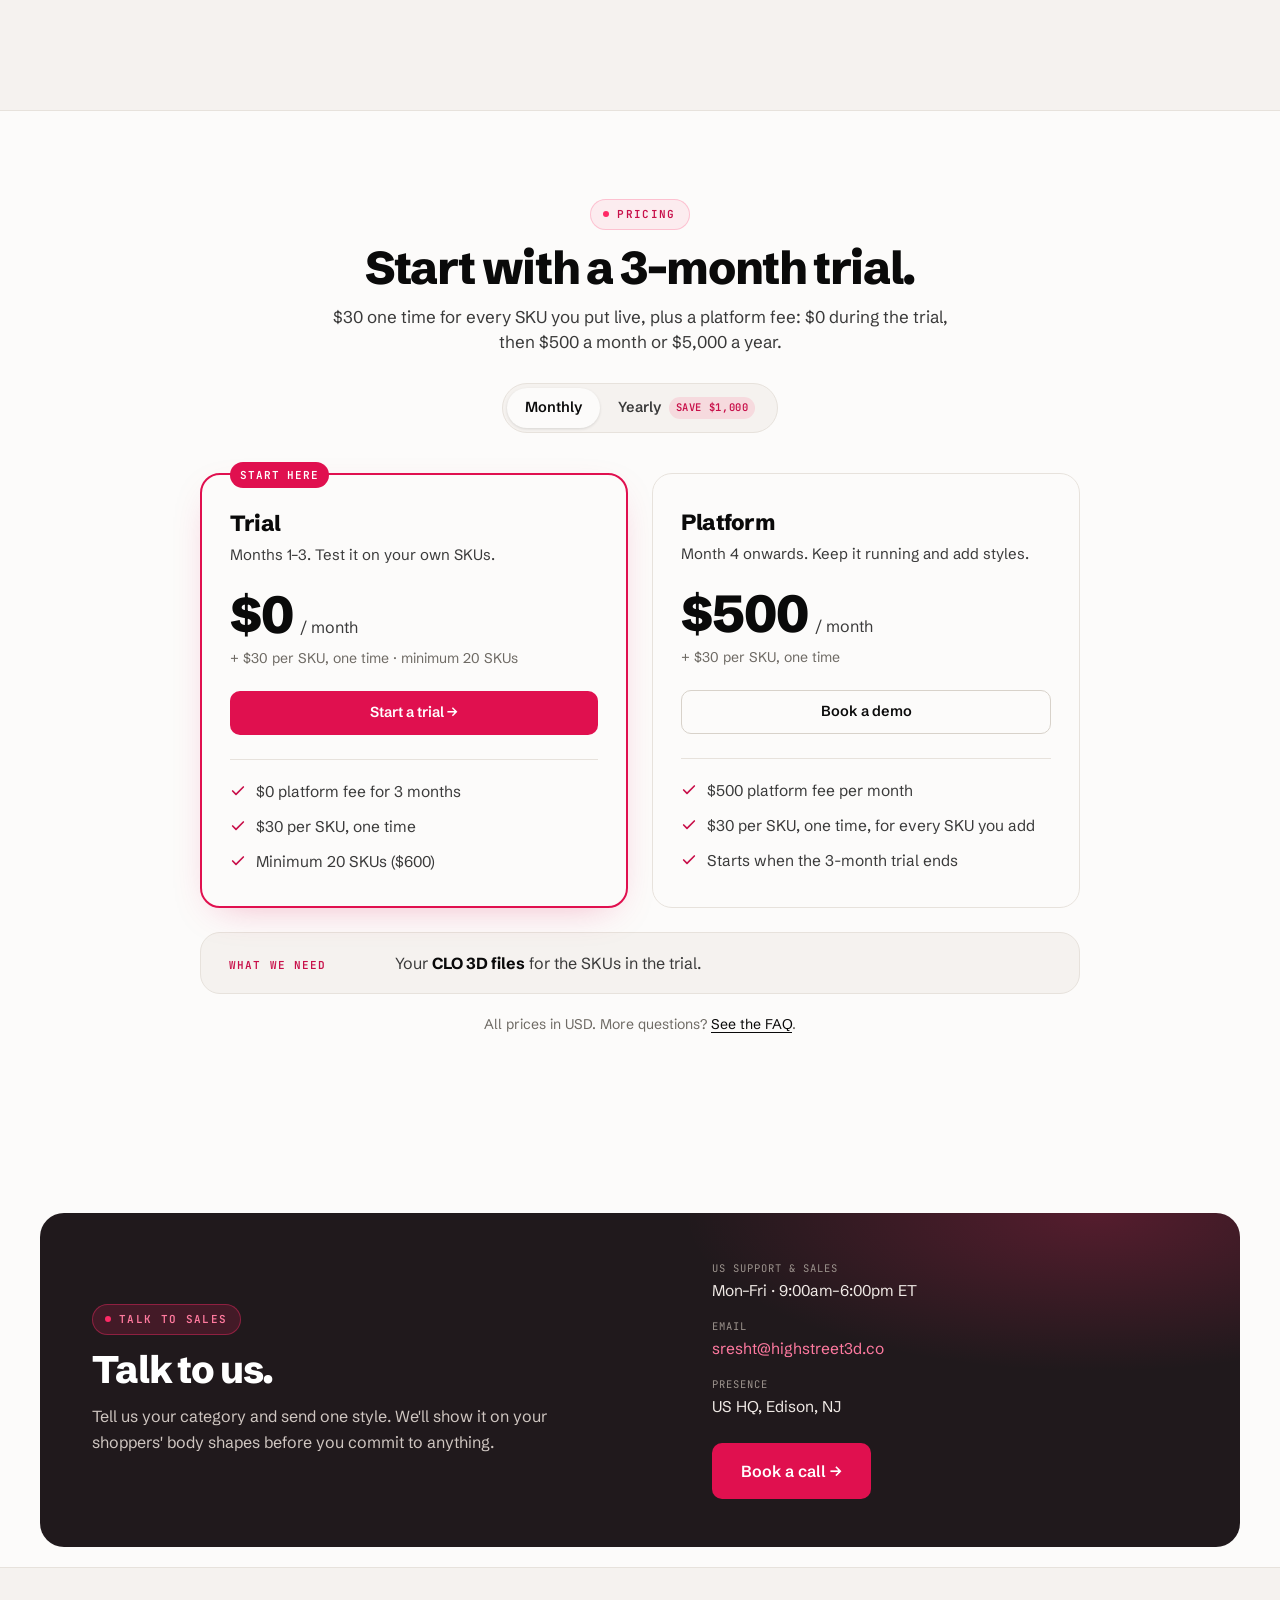
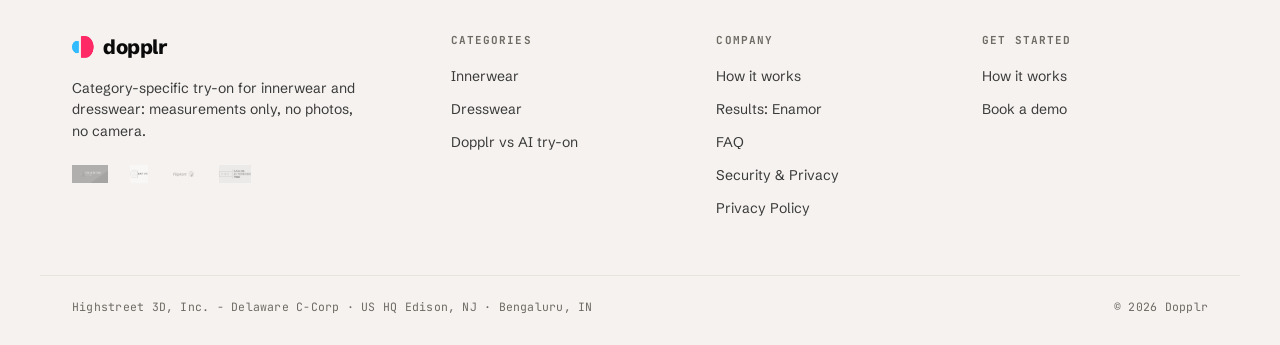
==== commit 46edb35c: "Pricing: remove example row Co-Authored-By: Claude Opus 5.5 <noreply@anthropic.com>" ====
--- a/index.html
+++ b/index.html
@@ -916,7 +916,6 @@
         </article>
       </div>
       <div class="pr-rows">
-        <div class="pr-row"><span class="k">Example</span><p>20 SKUs in the trial: <b>$600</b> for months 1–3. From month 4: <b data-m="$500 per month" data-y="$5,000 per year">$500 per month</b>, plus <b>$30 one time</b> for each SKU you add.</p></div>
         <div class="pr-row"><span class="k">What we need</span><p>Your <b>CLO 3D files</b> for the SKUs in the trial.</p></div>
       </div>
       <p class="pr-foot">All prices in USD. More questions? <a href="faq.html">See the FAQ</a>.</p>
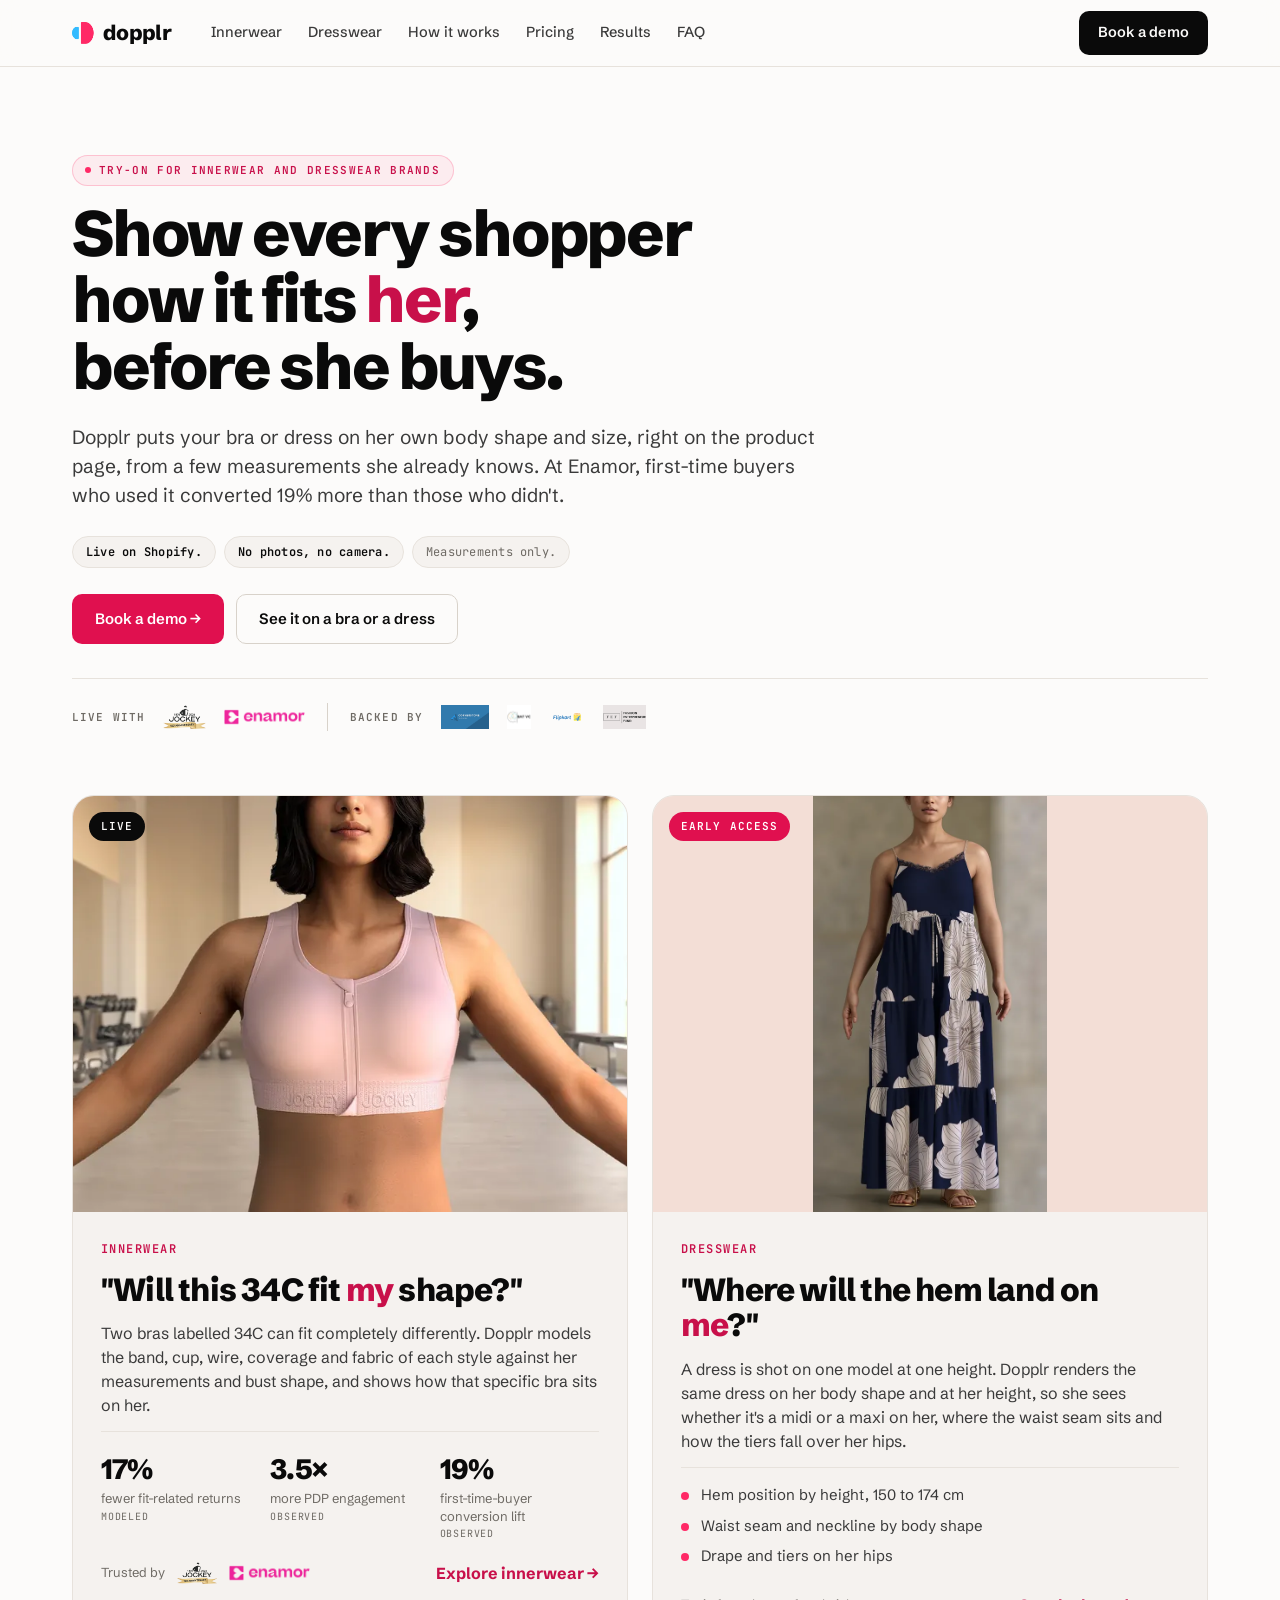
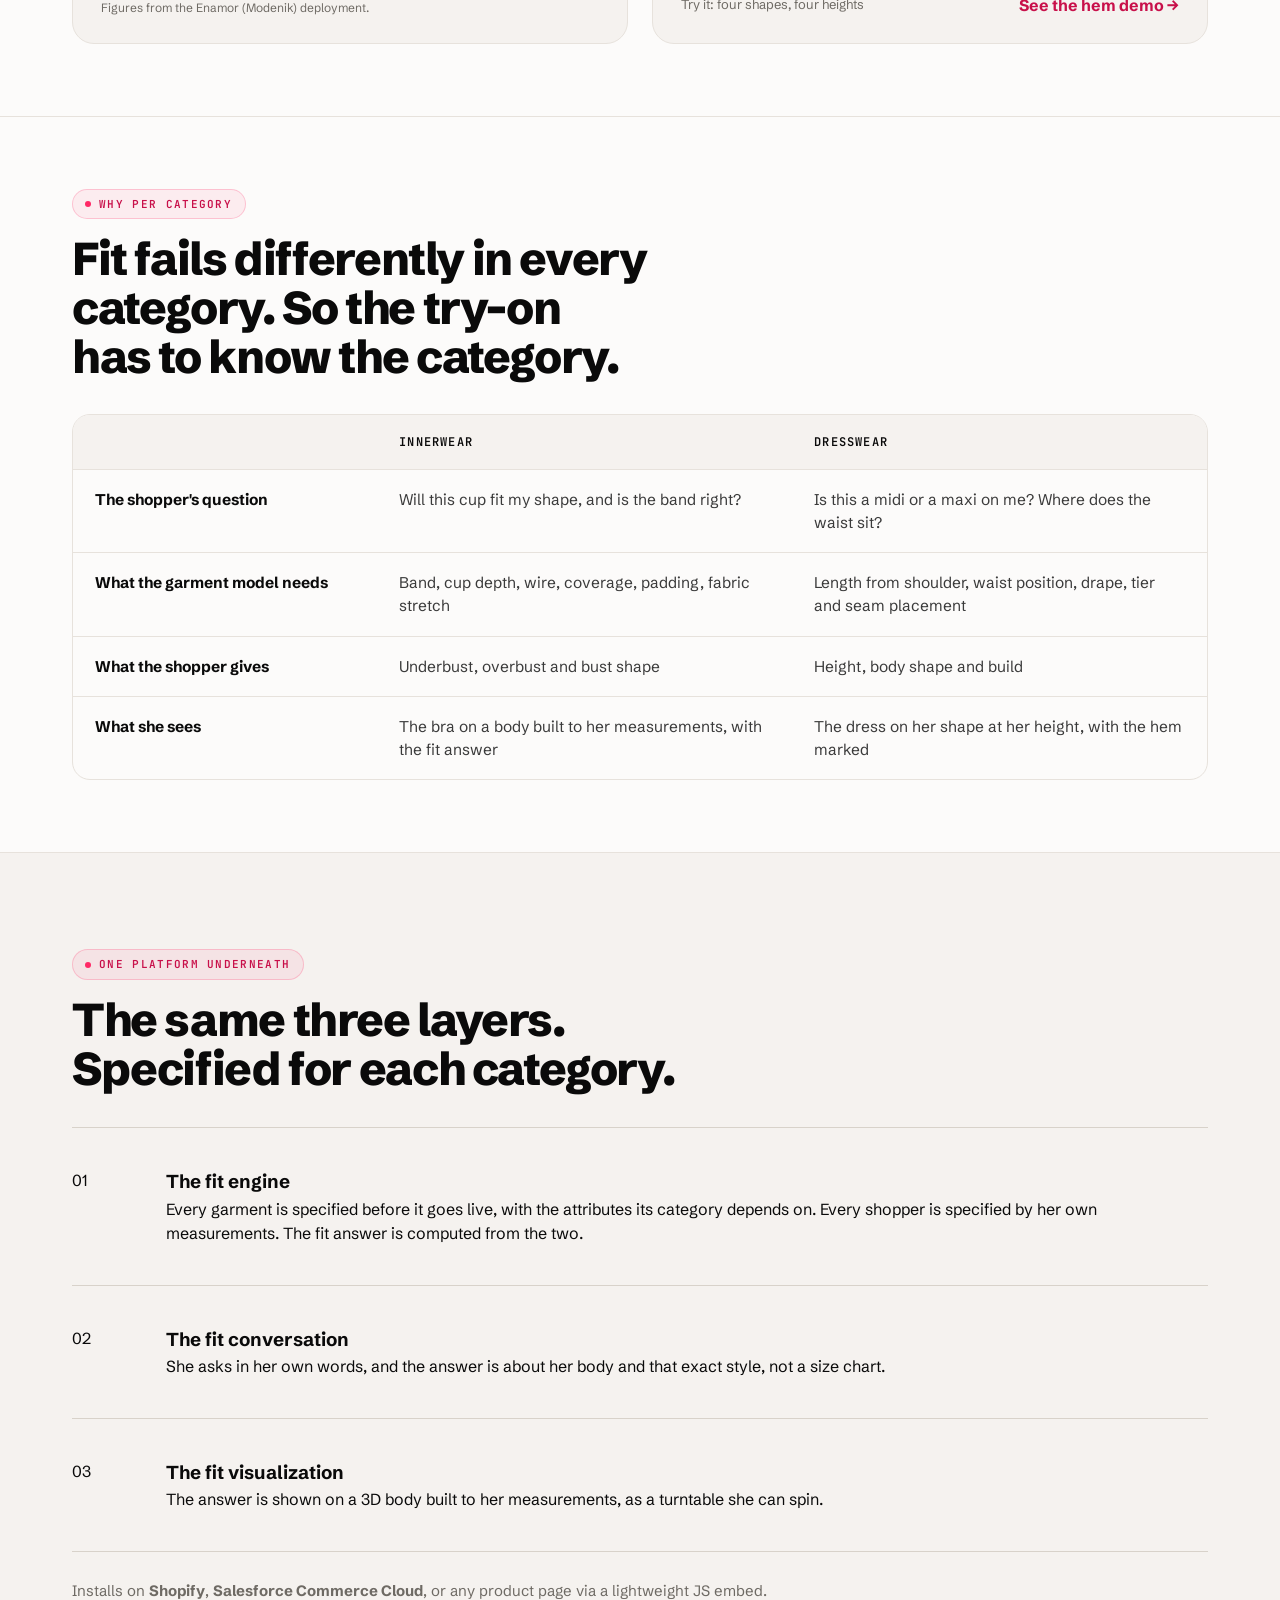
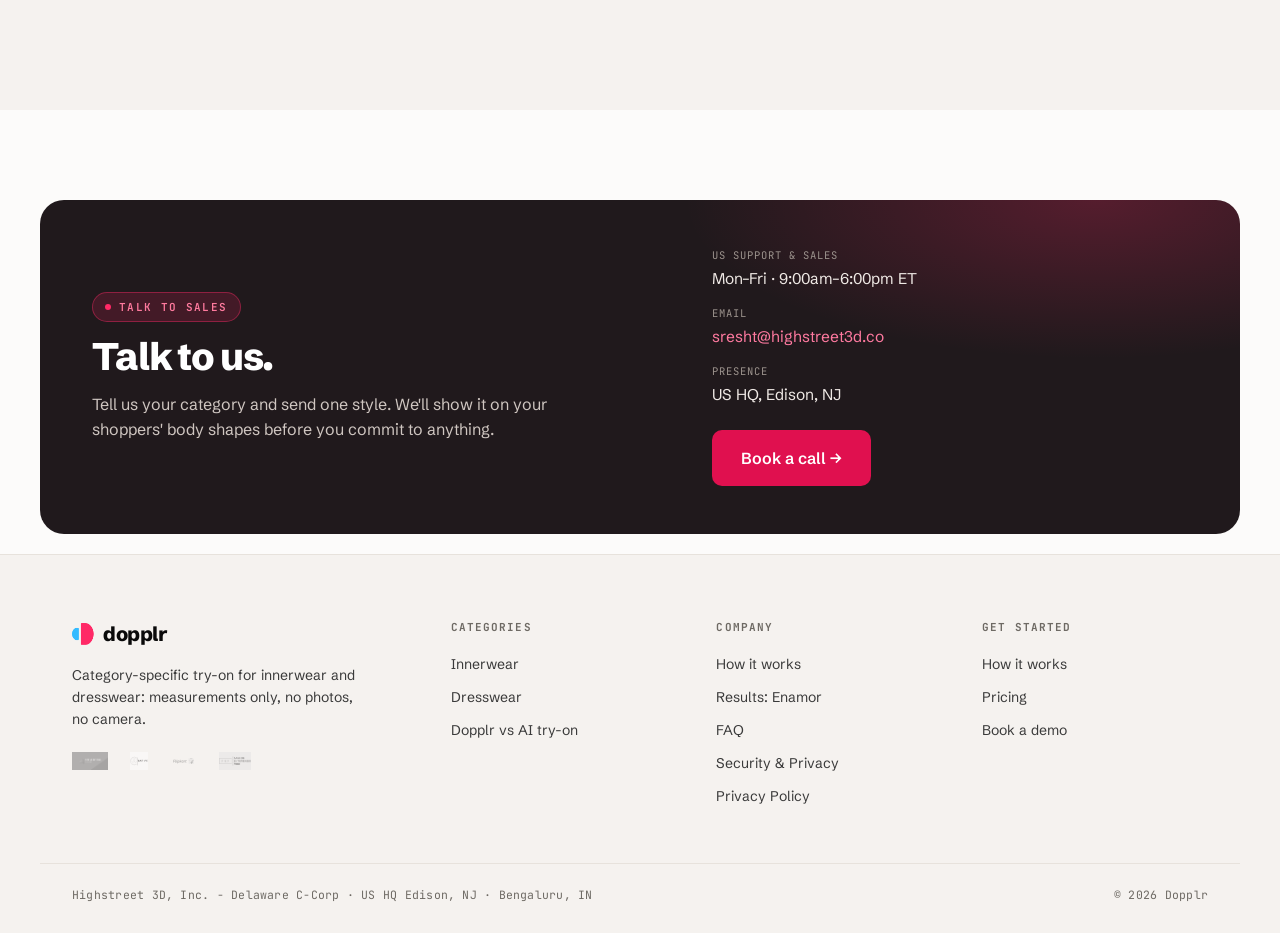
==== commit e541ff44: "Move pricing to its own page (/pricing) with nav tab on every page; add pricing FAQ, sitemap and llm" ====
--- a/index.html
+++ b/index.html
@@ -687,37 +687,6 @@
   .start-card dt{font-family:var(--mono);font-size:11px;font-weight:600;letter-spacing:.08em;text-transform:uppercase;color:var(--muted);padding-top:3px}
   .start-card dd{font-size:15.5px;color:var(--ink-2)}
   .start-card .btn{align-self:flex-start;margin-top:auto}
-  .pricing{padding:88px 0;border-top:1px solid var(--line)}
-  .pr-head{text-align:center;max-width:640px;margin:0 auto}
-  .pr-head h2{font-size:clamp(30px,4vw,46px);line-height:1.05;letter-spacing:-.03em;font-weight:800;margin:14px 0 12px}
-  .pr-head p{color:var(--ink-2);font-size:17px}
-  .billing{display:flex;width:max-content;margin:28px auto 0;padding:4px;border:1px solid var(--line);border-radius:999px;background:var(--bg-alt)}
-  .bill-opt{font:inherit;font-size:14.5px;font-weight:600;color:var(--ink-2);background:transparent;border:0;border-radius:999px;padding:9px 18px;cursor:pointer;display:flex;align-items:center;gap:8px}
-  .bill-opt.is-on{background:var(--bg);color:var(--ink);box-shadow:0 1px 3px rgba(0,0,0,.12)}
-  .bill-opt:focus-visible{outline:2px solid var(--accent-btn,#E0104F);outline-offset:2px}
-  .bill-opt .save{font-family:var(--mono);font-size:10.5px;font-weight:600;letter-spacing:.06em;text-transform:uppercase;color:var(--accent-text,#C8104A);background:color-mix(in srgb,var(--accent) 12%,transparent);padding:3px 7px;border-radius:999px}
-  .plans{display:grid;grid-template-columns:repeat(2,minmax(0,1fr));gap:24px;margin:40px auto 0;max-width:880px}
-  .plan{position:relative;border:1px solid var(--line);border-radius:20px;padding:32px 28px;background:var(--bg);display:flex;flex-direction:column}
-  .plan--featured{border:2px solid var(--accent-btn,#E0104F);box-shadow:0 12px 40px -18px rgba(224,16,79,.35)}
-  .plan-badge{position:absolute;top:-13px;left:28px;background:var(--accent-btn,#E0104F);color:#fff;font-family:var(--mono);font-size:11px;font-weight:600;letter-spacing:.08em;text-transform:uppercase;padding:5px 10px;border-radius:999px}
-  .plan-name{font-size:22px;font-weight:800;letter-spacing:-.02em}
-  .plan-for{color:var(--ink-2);font-size:15px;margin-top:4px}
-  .plan-price{display:flex;align-items:baseline;gap:8px;margin-top:22px}
-  .plan-price .amt{font-size:52px;font-weight:800;letter-spacing:-.04em;line-height:1}
-  .plan-price .per{color:var(--ink-2);font-size:16px}
-  .plan-note{font-size:14px;color:var(--muted);margin-top:8px;min-height:1.4em}
-  .plan .btn{margin-top:22px;justify-content:center;text-align:center}
-  .plan-list{list-style:none;margin-top:24px;padding-top:20px;border-top:1px solid var(--line);display:grid;gap:12px}
-  .plan-list li{display:flex;gap:10px;align-items:flex-start;font-size:15.5px;color:var(--ink-2)}
-  .plan-list .ic{flex:none;margin-top:3px;color:var(--accent-text,#C8104A)}
-  .pr-rows{max-width:880px;margin:24px auto 0;border:1px solid var(--line);border-radius:20px;background:var(--bg-alt)}
-  .pr-row{display:grid;grid-template-columns:150px 1fr;gap:16px;padding:18px 28px;align-items:baseline}
-  .pr-row+.pr-row{border-top:1px solid var(--line)}
-  .pr-row .k{font-family:var(--mono);font-size:11px;font-weight:600;letter-spacing:.1em;text-transform:uppercase;color:var(--accent-text,#C8104A)}
-  .pr-row p{font-size:16px;color:var(--ink-2)}.pr-row b{color:var(--ink)}
-  .pr-foot{text-align:center;color:var(--muted);font-size:14px;margin-top:20px}
-  .pr-foot a{color:var(--ink);text-decoration:underline;text-underline-offset:3px}
-  @media (max-width:760px){.plans{grid-template-columns:1fr;gap:28px}.pr-row{grid-template-columns:1fr;gap:4px;padding:16px 20px}.plan{padding:28px 22px}}
   @media (max-width:880px){.start-grid{grid-template-columns:1fr}.ht-div{display:none}}
   @media (max-width:560px){.start-card dl div{grid-template-columns:1fr;gap:2px}.start-card{padding:22px 18px}}
   @media (max-width:880px){
@@ -741,6 +710,7 @@
       <a href="innerwear.html">Innerwear</a>
       <a href="dresswear.html">Dresswear</a>
       <a href="how-it-works.html">How it works</a>
+      <a href="pricing.html">Pricing</a>
       <a href="results-enamor.html">Results</a>
       <a href="faq.html">FAQ</a>
       <a class="m-only" href="https://calendar.app.google/67bdHT71dR5V6fka7" target="_blank" rel="noopener">Book a demo</a>
@@ -877,51 +847,6 @@
     </div>
   </section>
 
-  <section class="pricing" id="pricing">
-    <div class="wrap">
-      <div class="pr-head">
-        <span class="eyebrow">Pricing</span>
-        <h2>Start with a 3-month trial.</h2>
-        <p>$30 one time for every SKU you put live, plus a platform fee: $0 during the trial, then $500 a month or $5,000 a year.</p>
-      </div>
-      <div class="billing" role="group" aria-label="Billing period">
-        <button type="button" class="bill-opt is-on" data-bill="m" aria-pressed="true">Monthly</button>
-        <button type="button" class="bill-opt" data-bill="y" aria-pressed="false">Yearly <span class="save">Save $1,000</span></button>
-      </div>
-      <div class="plans">
-        <article class="plan plan--featured">
-          <span class="plan-badge">Start here</span>
-          <h3 class="plan-name">Trial</h3>
-          <p class="plan-for">Months 1–3. Test it on your own SKUs.</p>
-          <div class="plan-price"><span class="amt">$0</span><span class="per" data-m="/ month" data-y="for 3 months">/ month</span></div>
-          <p class="plan-note">+ $30 per SKU, one time · minimum 20 SKUs</p>
-          <a class="btn btn-accent" href="https://calendar.app.google/67bdHT71dR5V6fka7" target="_blank" rel="noopener">Start a trial →</a>
-          <ul class="plan-list">
-            <li><svg class="ic" width="16" height="16" viewBox="0 0 24 24" fill="none" stroke="currentColor" stroke-width="2.5" stroke-linecap="round" stroke-linejoin="round" aria-hidden="true"><path d="M20 6 9 17l-5-5"/></svg>$0 platform fee for 3 months</li>
-            <li><svg class="ic" width="16" height="16" viewBox="0 0 24 24" fill="none" stroke="currentColor" stroke-width="2.5" stroke-linecap="round" stroke-linejoin="round" aria-hidden="true"><path d="M20 6 9 17l-5-5"/></svg>$30 per SKU, one time</li>
-            <li><svg class="ic" width="16" height="16" viewBox="0 0 24 24" fill="none" stroke="currentColor" stroke-width="2.5" stroke-linecap="round" stroke-linejoin="round" aria-hidden="true"><path d="M20 6 9 17l-5-5"/></svg>Minimum 20 SKUs ($600)</li>
-          </ul>
-        </article>
-        <article class="plan">
-          <h3 class="plan-name">Platform</h3>
-          <p class="plan-for">Month 4 onwards. Keep it running and add styles.</p>
-          <div class="plan-price"><span class="amt" data-m="$500" data-y="$5,000">$500</span><span class="per" data-m="/ month" data-y="/ year">/ month</span></div>
-          <p class="plan-note">+ $30 per SKU, one time</p>
-          <a class="btn btn-ghost" href="https://calendar.app.google/67bdHT71dR5V6fka7" target="_blank" rel="noopener">Book a demo</a>
-          <ul class="plan-list">
-            <li><svg class="ic" width="16" height="16" viewBox="0 0 24 24" fill="none" stroke="currentColor" stroke-width="2.5" stroke-linecap="round" stroke-linejoin="round" aria-hidden="true"><path d="M20 6 9 17l-5-5"/></svg><span data-m="$500 platform fee per month" data-y="$5,000 platform fee per year">$500 platform fee per month</span></li>
-            <li><svg class="ic" width="16" height="16" viewBox="0 0 24 24" fill="none" stroke="currentColor" stroke-width="2.5" stroke-linecap="round" stroke-linejoin="round" aria-hidden="true"><path d="M20 6 9 17l-5-5"/></svg>$30 per SKU, one time, for every SKU you add</li>
-            <li><svg class="ic" width="16" height="16" viewBox="0 0 24 24" fill="none" stroke="currentColor" stroke-width="2.5" stroke-linecap="round" stroke-linejoin="round" aria-hidden="true"><path d="M20 6 9 17l-5-5"/></svg>Starts when the 3-month trial ends</li>
-          </ul>
-        </article>
-      </div>
-      <div class="pr-rows">
-        <div class="pr-row"><span class="k">What we need</span><p>Your <b>CLO 3D files</b> for the SKUs in the trial.</p></div>
-      </div>
-      <p class="pr-foot">All prices in USD. More questions? <a href="faq.html">See the FAQ</a>.</p>
-    </div>
-  </section>
-
   <section class="contact wrap" id="contact">
     <div class="contact-card">
       <div class="contact-inner">
@@ -970,6 +895,7 @@
     <div class="foot-col">
       <h3 class="fh">Get started</h3>
       <a href="how-it-works.html">How it works</a>
+      <a href="pricing.html">Pricing</a>
       <a href="https://calendar.app.google/67bdHT71dR5V6fka7" target="_blank" rel="noopener">Book a demo</a>
     </div>
   </div>
@@ -986,16 +912,5 @@
 })();
 </script>
 <script src="public/js/site.js" defer></script>
-<script>
-(function(){
-  var opts=document.querySelectorAll('.bill-opt');
-  opts.forEach(function(b){ b.addEventListener('click',function(){
-    var k=b.dataset.bill;
-    opts.forEach(function(o){ var on=o===b; o.classList.toggle('is-on',on); o.setAttribute('aria-pressed',on); });
-    document.querySelectorAll('#pricing [data-m]').forEach(function(el){ el.textContent=el.dataset[k]; });
-    try{ window.gtag && window.gtag('event','billing_toggle',{period:k==='y'?'yearly':'monthly'}); }catch(e){}
-  });});
-})();
-</script>
 </body>
 </html>
--- a/public/css/site.css
+++ b/public/css/site.css
@@ -59,3 +59,36 @@
 .fig .d{display:block;color:var(--ink-2);font-size:14.5px;margin-top:6px}
 .fig .t{display:inline-block;margin-top:12px;font-family:var(--mono);font-size:10.5px;letter-spacing:.1em;text-transform:uppercase;color:var(--muted)}
 @media (max-width:880px){.figs{grid-template-columns:1fr}}
+
+/* pricing page */
+  .pricing{padding:72px 0 64px}
+  .pr-head{text-align:center;max-width:640px;margin:0 auto}
+  .pr-head h1,.pr-head h2{font-size:clamp(34px,4.6vw,54px);text-wrap:balance;line-height:1.05;letter-spacing:-.03em;font-weight:800;margin:14px 0 12px}
+  .pr-head p{color:var(--ink-2);font-size:17px}
+  .billing{display:flex;width:max-content;margin:28px auto 0;padding:4px;border:1px solid var(--line);border-radius:999px;background:var(--bg-alt)}
+  .bill-opt{font:inherit;font-size:14.5px;font-weight:600;color:var(--ink-2);background:transparent;border:0;border-radius:999px;padding:9px 18px;cursor:pointer;display:flex;align-items:center;gap:8px}
+  .bill-opt.is-on{background:var(--bg);color:var(--ink);box-shadow:0 1px 3px rgba(0,0,0,.12)}
+  .bill-opt:focus-visible{outline:2px solid var(--accent-btn,#E0104F);outline-offset:2px}
+  .bill-opt .save{font-family:var(--mono);font-size:10.5px;font-weight:600;letter-spacing:.06em;text-transform:uppercase;color:var(--accent-text,#C8104A);background:color-mix(in srgb,var(--accent) 12%,transparent);padding:3px 7px;border-radius:999px}
+  .plans{display:grid;grid-template-columns:repeat(2,minmax(0,1fr));gap:24px;margin:40px auto 0;max-width:880px}
+  .plan{position:relative;border:1px solid var(--line);border-radius:20px;padding:32px 28px;background:var(--bg);display:flex;flex-direction:column}
+  .plan--featured{border:2px solid var(--accent-btn,#E0104F);box-shadow:0 12px 40px -18px rgba(224,16,79,.35)}
+  .plan-badge{position:absolute;top:-13px;left:28px;background:var(--accent-btn,#E0104F);color:#fff;font-family:var(--mono);font-size:11px;font-weight:600;letter-spacing:.08em;text-transform:uppercase;padding:5px 10px;border-radius:999px}
+  .plan-name{font-size:22px;font-weight:800;letter-spacing:-.02em}
+  .plan-for{color:var(--ink-2);font-size:15px;margin-top:4px}
+  .plan-price{display:flex;align-items:baseline;gap:8px;margin-top:22px}
+  .plan-price .amt{font-size:52px;font-weight:800;letter-spacing:-.04em;line-height:1}
+  .plan-price .per{color:var(--ink-2);font-size:16px}
+  .plan-note{font-size:14px;color:var(--muted);margin-top:8px;min-height:1.4em}
+  .plan .btn{margin-top:22px;justify-content:center;text-align:center}
+  .plan-list{list-style:none;margin-top:24px;padding-top:20px;border-top:1px solid var(--line);display:grid;gap:12px}
+  .plan-list li{display:flex;gap:10px;align-items:flex-start;font-size:15.5px;color:var(--ink-2)}
+  .plan-list .ic{flex:none;margin-top:3px;color:var(--accent-text,#C8104A)}
+  .pr-rows{max-width:880px;margin:24px auto 0;border:1px solid var(--line);border-radius:20px;background:var(--bg-alt)}
+  .pr-row{display:grid;grid-template-columns:150px 1fr;gap:16px;padding:18px 28px;align-items:baseline}
+  .pr-row+.pr-row{border-top:1px solid var(--line)}
+  .pr-row .k{font-family:var(--mono);font-size:11px;font-weight:600;letter-spacing:.1em;text-transform:uppercase;color:var(--accent-text,#C8104A)}
+  .pr-row p{font-size:16px;color:var(--ink-2)}.pr-row b{color:var(--ink)}
+  .pr-foot{text-align:center;color:var(--muted);font-size:14px;margin-top:20px}
+  .pr-foot a{color:var(--ink);text-decoration:underline;text-underline-offset:3px}
+  @media (max-width:760px){.plans{grid-template-columns:1fr;gap:28px}.pr-row{grid-template-columns:1fr;gap:4px;padding:16px 20px}.plan{padding:28px 22px}}
